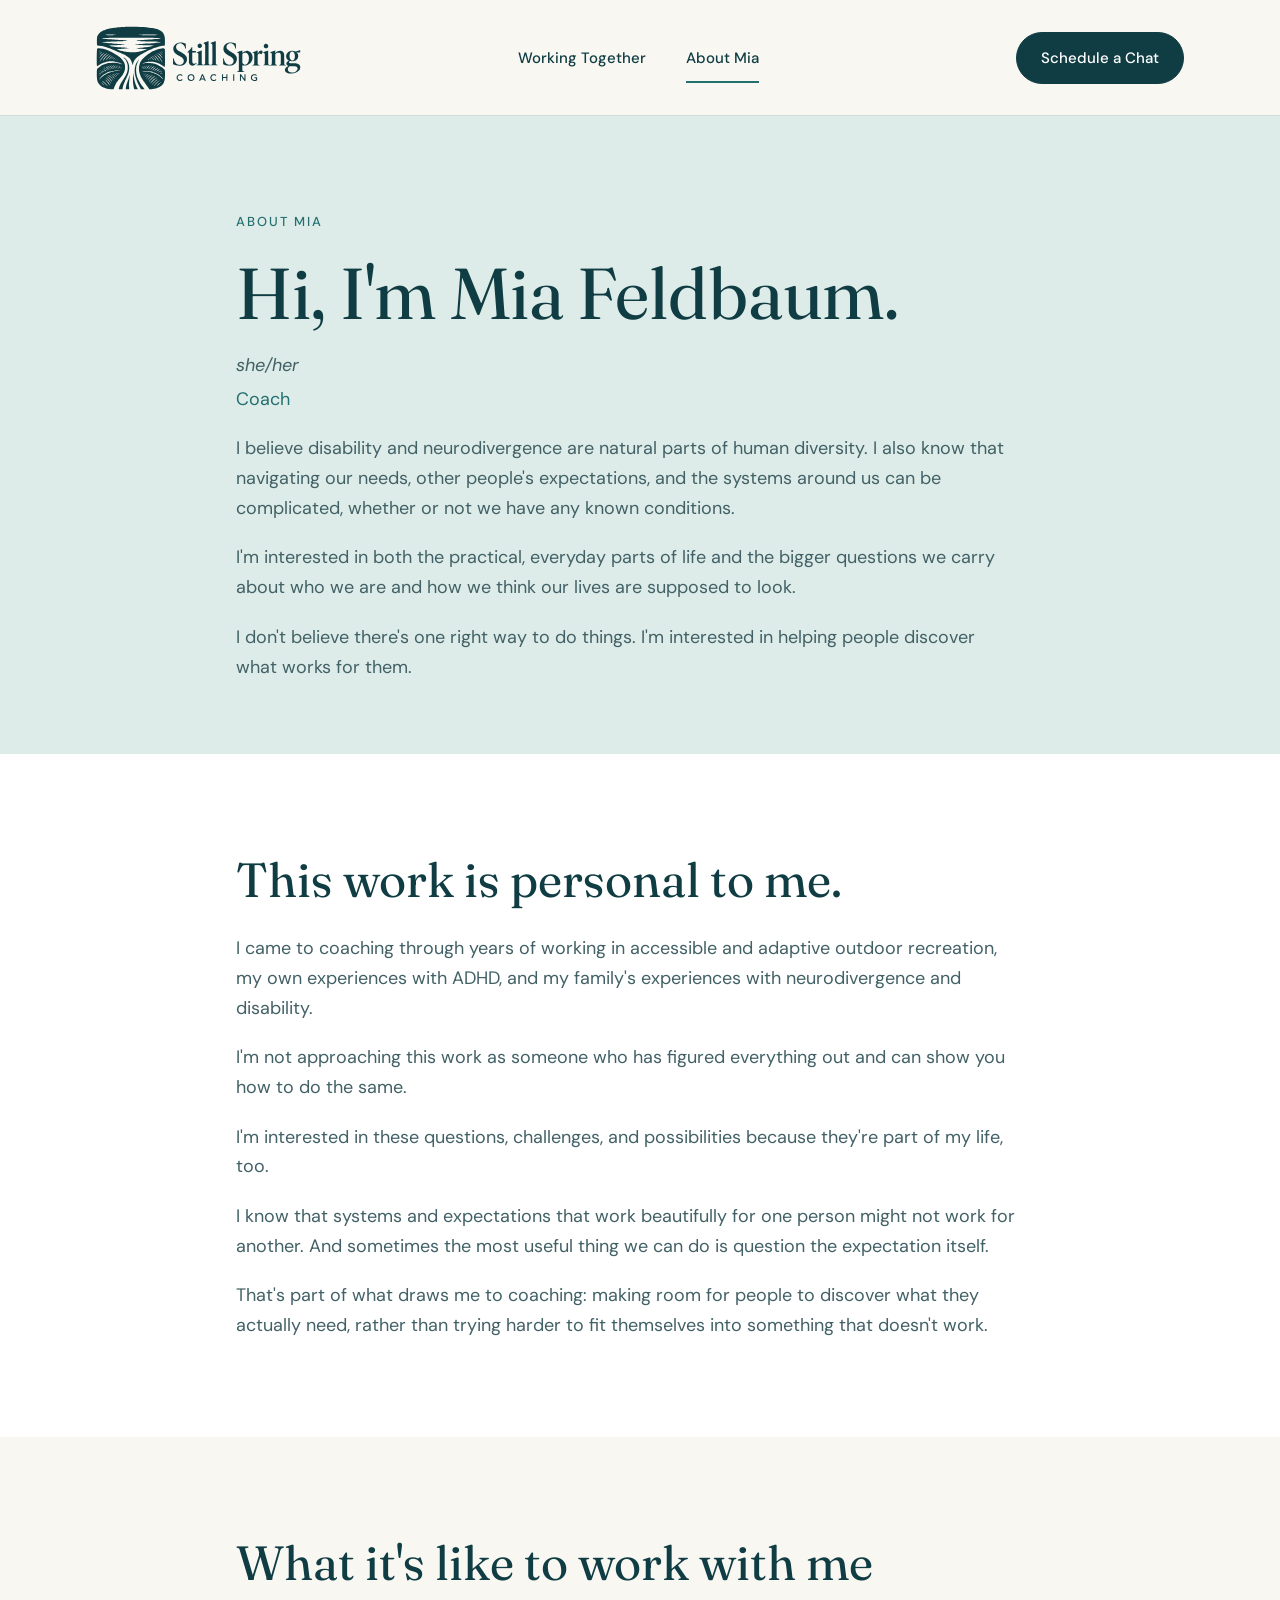
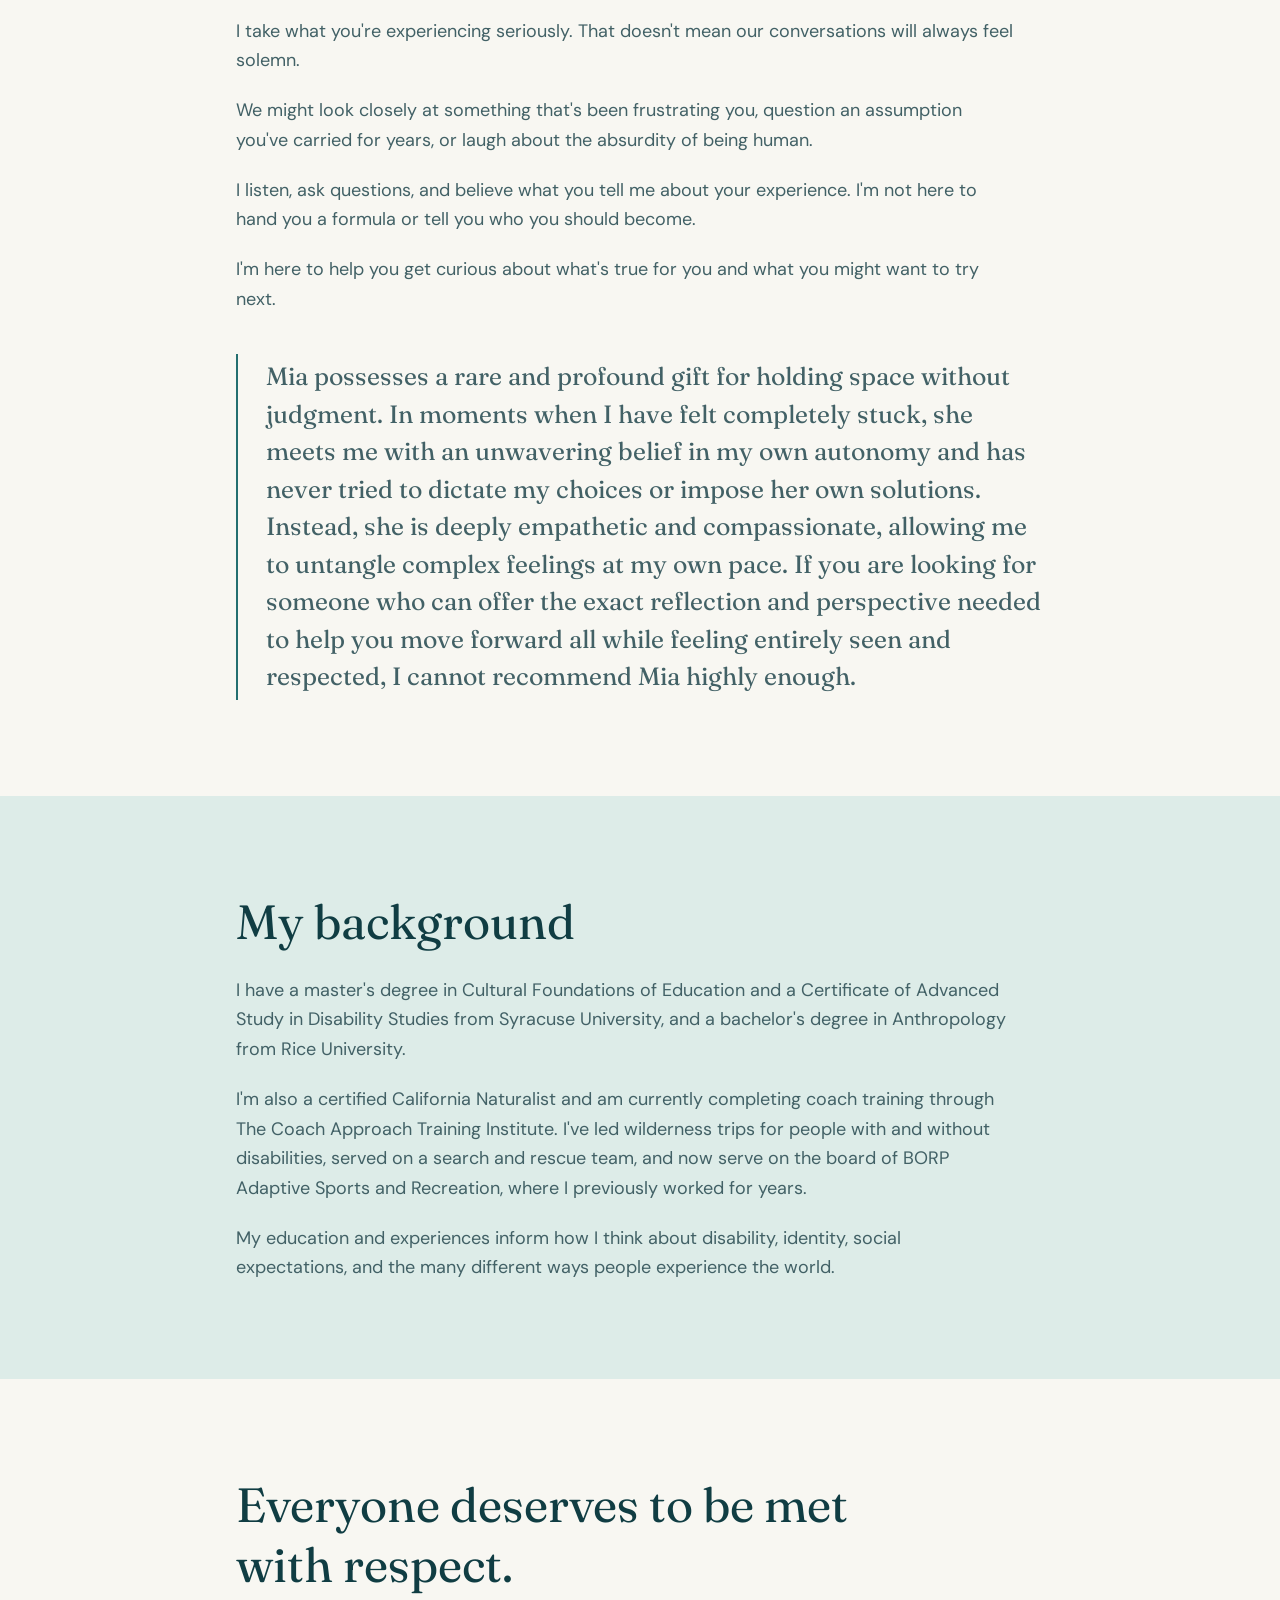
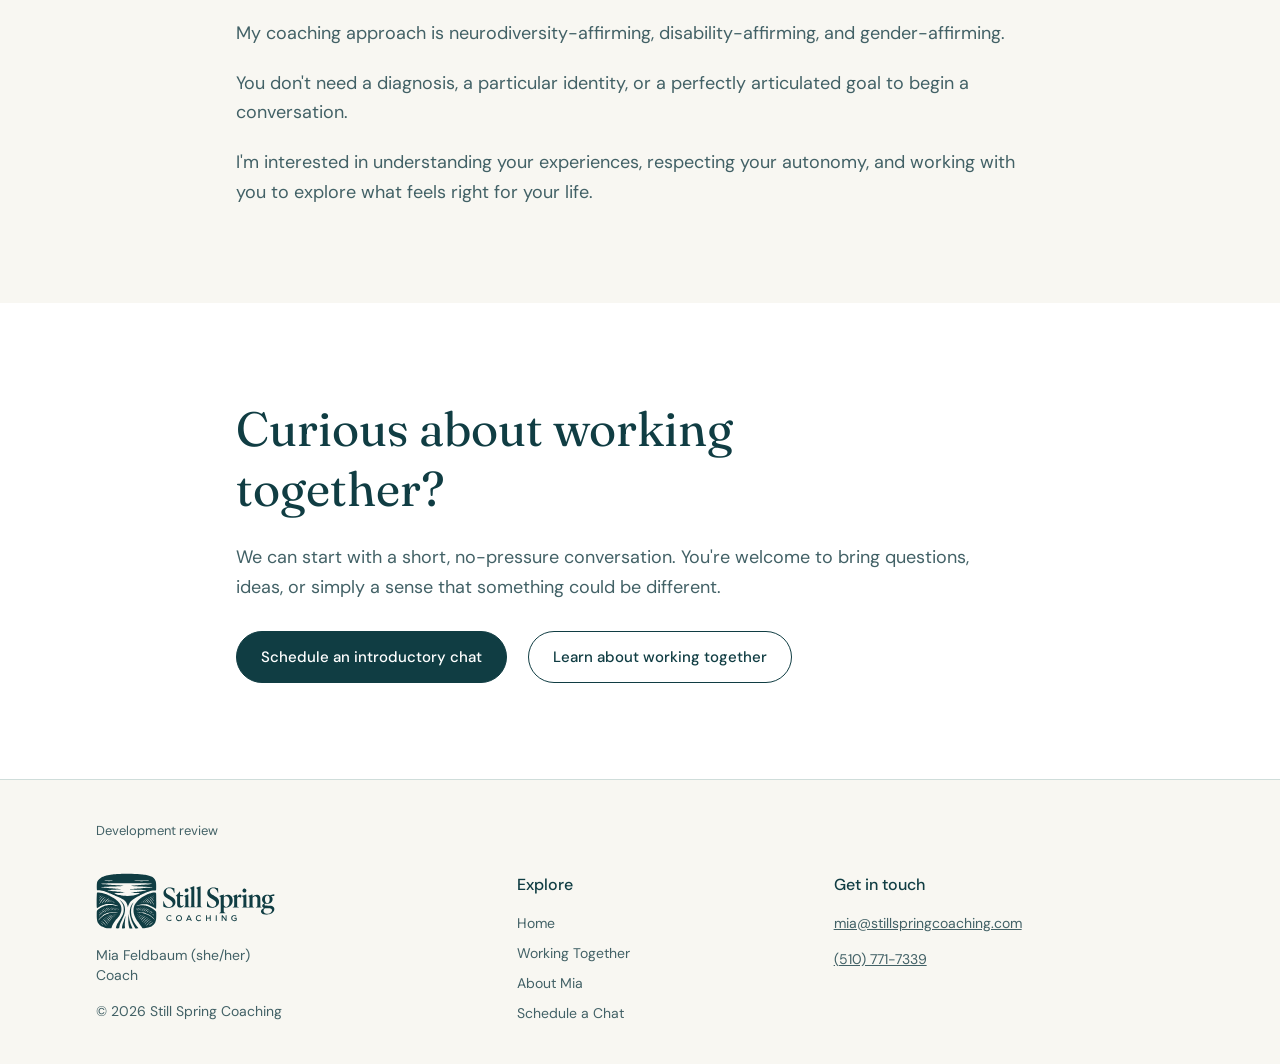
==== about.html @ fc5b884b "Apply approved Still Spring Coaching website handoff" ====
<!DOCTYPE html>
<html lang="en">
<head>
  <meta charset="UTF-8" />
  <meta name="viewport" content="width=device-width, initial-scale=1.0" />
  <title>About Mia | Still Spring Coaching</title>
  <meta name="description" content="Coaching with Mia Feldbaum for people navigating change, neurodivergence, disability, and everyday life." />
  <link rel="icon" type="image/svg+xml" href="assets/brand/favicon.svg" />
  <link rel="icon" type="image/png" sizes="32x32" href="assets/brand/monogram-32.png" />
  <link rel="apple-touch-icon" href="assets/brand/apple-touch-icon-180.png" />
  <link rel="preconnect" href="https://fonts.googleapis.com" />
  <link rel="preconnect" href="https://fonts.gstatic.com" crossorigin />
  <link href="https://fonts.googleapis.com/css2?family=Fraunces:ital,opsz,wght,SOFT,WONK@0,9..144,400,0,1&family=DM+Sans:opsz,wght@9..40,400;9..40,500&display=swap" rel="stylesheet" />
  <link rel="stylesheet" href="css/tokens.css" />
  <link rel="stylesheet" href="css/style.css" />
<meta name="robots" content="noindex, nofollow" /></head><body><a class="skip-link" href="#main">Skip to content</a><header class="nav"><div class="container nav__inner"><a href="index.html" class="nav__logo"><img src="assets/brand/stillspring-logo-horizontal.svg" width="205" height="64" alt="Still Spring Coaching" /></a><nav aria-label="Primary"><ul class="nav__links" id="site-nav"><li class="mobile-only"><a href="index.html">Home</a></li><li class=""><a href="working-together.html">Working Together</a></li><li class=""><a href="about.html" aria-current="page">About Mia</a></li><li class="mobile-only"><a href="booking.html">Schedule a Chat</a></li></ul></nav><a class="btn btn-primary nav__cta" href="booking.html">Schedule a Chat</a><button class="nav__toggle" aria-expanded="false" aria-controls="site-nav" aria-label="Menu">Menu</button></div></header><main id="main"><section class="page-hero"><div class="container reading"><p class="eyebrow">ABOUT MIA</p><h1>Hi, I&#x27;m Mia Feldbaum.</h1><p class="pronouns"><em>she/her</em></p>
<p class="descriptor">Coach</p>
<p>I believe disability and neurodivergence are natural parts of human diversity. I also know that navigating our needs, other people&#x27;s expectations, and the systems around us can be complicated, whether or not we have any known conditions.</p>
<p>I&#x27;m interested in both the practical, everyday parts of life and the bigger questions we carry about who we are and how we think our lives are supposed to look.</p>
<p>I don&#x27;t believe there&#x27;s one right way to do things. I&#x27;m interested in helping people discover what works for them.</p></div></section><section class="section section--raised"><div class="container reading"><h2>This work is personal to me.</h2><p>I came to coaching through years of working in accessible and adaptive outdoor recreation, my own experiences with ADHD, and my family&#x27;s experiences with neurodivergence and disability.</p>
<p>I&#x27;m not approaching this work as someone who has figured everything out and can show you how to do the same.</p>
<p>I&#x27;m interested in these questions, challenges, and possibilities because they&#x27;re part of my life, too.</p>
<p>I know that systems and expectations that work beautifully for one person might not work for another. And sometimes the most useful thing we can do is question the expectation itself.</p>
<p>That&#x27;s part of what draws me to coaching: making room for people to discover what they actually need, rather than trying harder to fit themselves into something that doesn&#x27;t work.</p></div></section><section class="section "><div class="container reading"><h2>What it&#x27;s like to work with me</h2><p>I take what you&#x27;re experiencing seriously. That doesn&#x27;t mean our conversations will always feel solemn.</p>
<p>We might look closely at something that&#x27;s been frustrating you, question an assumption you&#x27;ve carried for years, or laugh about the absurdity of being human.</p>
<p>I listen, ask questions, and believe what you tell me about your experience. I&#x27;m not here to hand you a formula or tell you who you should become.</p>
<p>I&#x27;m here to help you get curious about what&#x27;s true for you and what you might want to try next.</p>
<blockquote class="testimonial"><p>Mia possesses a rare and profound gift for holding space without judgment. In moments when I have felt completely stuck, she meets me with an unwavering belief in my own autonomy and has never tried to dictate my choices or impose her own solutions. Instead, she is deeply empathetic and compassionate, allowing me to untangle complex feelings at my own pace. If you are looking for someone who can offer the exact reflection and perspective needed to help you move forward all while feeling entirely seen and respected, I cannot recommend Mia highly enough.</p></blockquote></div></section><section class="section section--alt"><div class="container reading"><h2>My background</h2><p>I have a master&#x27;s degree in Cultural Foundations of Education and a Certificate of Advanced Study in Disability Studies from Syracuse University, and a bachelor&#x27;s degree in Anthropology from Rice University.</p>
<p>I&#x27;m also a certified California Naturalist and am currently completing coach training through The Coach Approach Training Institute. I&#x27;ve led wilderness trips for people with and without disabilities, served on a search and rescue team, and now serve on the board of BORP Adaptive Sports and Recreation, where I previously worked for years.</p>
<p>My education and experiences inform how I think about disability, identity, social expectations, and the many different ways people experience the world.</p></div></section><section class="section "><div class="container reading"><h2>Everyone deserves to be met with respect.</h2><p>My coaching approach is neurodiversity-affirming, disability-affirming, and gender-affirming.</p>
<p>You don&#x27;t need a diagnosis, a particular identity, or a perfectly articulated goal to begin a conversation.</p>
<p>I&#x27;m interested in understanding your experiences, respecting your autonomy, and working with you to explore what feels right for your life.</p></div></section><section class="section section--raised"><div class="container reading"><h2>Curious about working together?</h2><p>We can start with a short, no-pressure conversation. You&#x27;re welcome to bring questions, ideas, or simply a sense that something could be different.</p>
<a class="btn btn-primary" href="booking.html">Schedule an introductory chat</a>
<a class="btn btn-outline" href="working-together.html">Learn about working together</a></div></section></main><footer class="footer"><div class="container review-notice">Development review</div><div class="container footer-grid"><div><a href="index.html" class="footer__logo"><img src="assets/brand/stillspring-logo-horizontal.svg" width="205" height="64" alt="Still Spring Coaching" /></a><p>Mia Feldbaum (she/her)<br>Coach</p><p>© 2026 Still Spring Coaching</p></div><nav aria-label="Footer"><h2 class="footer-heading">Explore</h2><ul class="footer__links"><li><a href="index.html">Home</a></li><li><a href="working-together.html">Working Together</a></li><li><a href="about.html">About Mia</a></li><li><a href="booking.html">Schedule a Chat</a></li></ul></nav><div><h2 class="footer-heading">Get in touch</h2><p><a href="mailto:mia@stillspringcoaching.com">mia@stillspringcoaching.com</a></p><p><a href="tel:+15107717339">(510) 771-7339</a></p></div></div></footer><script src="js/main.js"></script></body></html>
---- css/tokens.css ----
/* Still Spring Coaching — generated from tokens.json */
:root, [data-theme="light"] {
  --ink: #103d43;
  --teal: #246f70;
  --mist: #ddece8;
  --cream: #f8f7f2;
  --lemon: #ead89c;
  --slate: #426166;
  --rule: #cfddda;
  --white: #ffffff;
  --ink-pressed: #0a2f34;
  --disabled-fill: #e9eeec;
  --disabled-ink: #6b8084;
  --scrim-hero: #f8f7f2eb;
  --hero-ground: #f5f5f5;
  --surface-page: var(--cream);
  --surface-alt: var(--mist);
  --surface-raised: var(--white);
  --surface-inverse: var(--ink);
  --text-strong: var(--ink);
  --text-body: var(--slate);
  --text-accent: var(--teal);
  --text-on-inverse: var(--white);
  --text-on-inverse-muted: var(--mist);
  --border-hairline: var(--rule);
  --focus-ring: var(--ink);
  --focus-ring-inverse: var(--lemon);
}
:root {
  --space-1: 4px;
  --space-2: 8px;
  --space-3: 12px;
  --space-4: 16px;
  --space-5: 24px;
  --space-6: 32px;
  --space-7: 48px;
  --space-8: 64px;
  --space-9: 96px;
  --space-10: 128px;
  --margin-desktop: 96px;
  --margin-tablet: 40px;
  --margin-mobile: 24px;
  --gutter-desktop: 32px;
  --gutter-tablet: 24px;
  --gutter-mobile: 16px;
  --section-pad-desktop: 96px;
  --section-pad-tablet: 72px;
  --section-pad-mobile: 56px;
  --tap-target: 48px;
  --radius-sm: 6px;
  --radius-md: 8px;
  --radius-lg: 12px;
  --radius-pill: 100px;
  --bp-mobile: 390px;
  --bp-tablet: 768px;
  --bp-desktop: 1440px;
  --aspect-hero-desktop: 556 / 520;
  --aspect-hero-tablet: 3 / 2;
  --aspect-hero-mobile: 4 / 3;
  --aspect-portrait: 4 / 5;
  --focus-hero-photo: 38% 48%;
  --aspect-hero-bg: 1672 / 941;
  --focus-hero-bg: 70% 40%;
  --logo-h-desktop: 64px;
  --logo-h-tablet: 60px;
  --logo-h-mobile: 52px;
  --monogram-min: 32px;
  --measure-body: 65ch;
  --rail-width: 2px;
  --font-display: "Fraunces", "Cormorant Garamond", Georgia, serif;
  --font-sans: "DM Sans", system-ui, -apple-system, "Segoe UI", sans-serif;
  --font-quote: "Cormorant Garamond", Georgia, serif;
}
.display-hero { font-family: var(--font-display); font-size: 72px; line-height: 83px; font-weight: 400; letter-spacing: -0.5px; }
.display-hero-md { font-family: var(--font-display); font-size: 56px; line-height: 64px; font-weight: 400; letter-spacing: -0.4px; }
.display-hero-sm { font-family: var(--font-display); font-size: 40px; line-height: 46px; font-weight: 400; letter-spacing: -0.3px; }
.h2 { font-family: var(--font-display); font-size: 48px; line-height: 60px; font-weight: 400; }
.h2-md { font-family: var(--font-display); font-size: 40px; line-height: 50px; font-weight: 400; }
.h2-sm { font-family: var(--font-display); font-size: 32px; line-height: 40px; font-weight: 400; }
.quote { font-family: var(--font-display); font-size: 38px; line-height: 47px; font-weight: 400; }
.h3 { font-family: var(--font-display); font-size: 28px; line-height: 36px; font-weight: 400; }
.numeral { font-family: var(--font-display); font-size: 33px; line-height: 42px; font-weight: 400; }
.body-lead { font-family: var(--font-sans); font-size: 21px; line-height: 32px; font-weight: 400; }
.body-lg { font-family: var(--font-sans); font-size: 19px; line-height: 29px; font-weight: 400; }
.body { font-family: var(--font-sans); font-size: 17px; line-height: 26px; font-weight: 400; }
.h4 { font-family: var(--font-sans); font-size: 23px; line-height: 34px; font-weight: 500; }
.ui { font-family: var(--font-sans); font-size: 15px; line-height: 22px; font-weight: 500; }
.caption { font-family: var(--font-sans); font-size: 14px; line-height: 20px; font-weight: 400; }
.eyebrow { font-family: var(--font-sans); font-size: 13px; line-height: 20px; font-weight: 500; letter-spacing: 2px; }
.quote-mark { font-family: var(--font-quote); font-size: 105px; line-height: 110px; font-weight: 500; }

/* Breakpoints (design widths). CSS custom properties cannot be used inside @media, so write the values directly:
   mobile  : default, 320px to 767px  (design width 390, 4 columns, margin 24, gutter 16)
   tablet  : @media (min-width: 768px)  (design width 768, 8 columns, margin 40, gutter 24)
   desktop : @media (min-width: 1200px) (design width 1440, 12 columns, margin 96, gutter 32, content centred above 1440)
   Type steps: display-hero-sm / h2-sm below 768, *-md from 768, display-hero / h2 from 1200. */
---- css/style.css ----
/* ── Still Spring Coaching — site stylesheet ───────────────────────
   Requires css/tokens.css loaded first.
   Adapts reference/components.css into the existing class names.
   ──────────────────────────────────────────────────────────────── */

/* ── Legacy aliases (keeps old class names working) ── */
:root {
  --sage:     var(--teal);
  --sage-dk:  var(--ink);
  --warm:     var(--mist);
  --text:     var(--text-strong);
  --muted:    var(--text-body);
  /* --white is already #ffffff in tokens.css; do not redefine */
  --font-head: var(--font-display);
  --font-body: var(--font-sans);
  --max:  1248px;
  --r:    var(--radius-sm);
  --transition: 0.15s ease;
}

/* ── Reset ─────────────────────────────────────────── */
*, *::before, *::after { box-sizing: border-box; margin: 0; padding: 0; }
html { scroll-behavior: smooth; }
body {
  font-family: var(--font-sans);
  background: var(--surface-page);
  color: var(--text-body);
  font-size: 17px;
  line-height: 26px;
  -webkit-font-smoothing: antialiased;
}
img { max-width: 100%; display: block; }
a  { color: inherit; }

/* ── Focus ─────────────────────────────────────────── */
:focus-visible {
  outline: 2px solid var(--focus-ring);
  outline-offset: 3px;
}
.is-inverse :focus-visible,
.cta-banner :focus-visible {
  outline-color: var(--focus-ring-inverse);
}

/* ── Skip link ─────────────────────────────────────── */
.skip-link {
  position: absolute;
  left: var(--space-4);
  top: -100px;
  background: var(--ink);
  color: var(--white);
  padding: 12px 16px;
  border-radius: var(--radius-pill);
  text-decoration: none;
  z-index: 200;
  font: 500 15px/22px var(--font-sans);
}
.skip-link:focus { top: var(--space-4); }

/* ── Typography ─────────────────────────────────────── */
h1, h2, h3 {
  font-family: var(--font-display);
  font-weight: 400;
  color: var(--text-strong);
  font-variation-settings: "SOFT" 0, "WONK" 1;
}
h2 { font-size: 32px; line-height: 40px; }
h3 { font-size: 28px; line-height: 36px; }
@media (min-width: 768px) {
  h2 { font-size: 40px; line-height: 50px; }
}
@media (min-width: 1200px) {
  h2 { font-size: 48px; line-height: 60px; }
}

p { color: var(--text-body); max-width: var(--measure-body); }

/* ── Container ─────────────────────────────────────── */
.container {
  max-width: calc(1248px + 2 * var(--margin-desktop));
  margin-inline: auto;
  padding-inline: var(--margin-mobile);
}
@media (min-width: 768px)  { .container { padding-inline: var(--margin-tablet); } }
@media (min-width: 1200px) { .container { padding-inline: var(--margin-desktop); } }

/* ── Eyebrow ────────────────────────────────────────── */
.eyebrow {
  display: block;
  font: 500 13px/20px var(--font-sans);
  letter-spacing: 2px;
  text-transform: uppercase;
  color: var(--text-accent);
  margin-bottom: 8px;
}
.is-inverse .eyebrow { color: var(--text-on-inverse-muted); }

/* ── Buttons ────────────────────────────────────────── */
.btn {
  appearance: none;
  display: inline-flex;
  align-items: center;
  justify-content: center;
  min-height: 52px;
  padding: 0 24px;
  border: 1.5px solid transparent;
  border-radius: var(--radius-pill);
  font: 500 15px/22px var(--font-sans);
  text-decoration: none;
  cursor: pointer;
  transition: background-color var(--transition), color var(--transition), border-color var(--transition);
}
.btn-primary {
  background: var(--ink);
  color: var(--white);
  border-color: var(--ink);
}
.btn-primary:hover { background: var(--teal); border-color: var(--teal); }
.btn-primary:active { background: var(--ink-pressed); border-color: var(--ink-pressed); }
.btn-outline {
  background: transparent;
  color: var(--ink);
  border-color: var(--ink);
}
.btn-outline:hover { background: var(--mist); }
.btn-light {
  background: var(--white);
  color: var(--ink);
  border-color: var(--white);
}
.btn-light:hover { background: var(--mist); border-color: var(--mist); }
.btn[aria-disabled="true"],
.btn:disabled {
  background: var(--disabled-fill);
  border-color: var(--disabled-fill);
  color: var(--disabled-ink);
  cursor: not-allowed;
  pointer-events: none;
}
@media (max-width: 767px) { .btn-block-sm { display: flex; width: 100%; } }

/* ── Header / nav ───────────────────────────────────── */
.nav {
  position: sticky;
  top: 0;
  z-index: 100;
  background: var(--surface-page);
  border-bottom: 1px solid var(--border-hairline);
}
.nav__inner {
  display: flex;
  align-items: center;
  justify-content: space-between;
  min-height: 80px;
}
.nav__logo {
  display: flex;
  align-items: center;
  text-decoration: none;
  flex-shrink: 0;
}
.nav__logo img {
  height: var(--logo-h-mobile);
  width: auto;
  display: block;
}
.nav__links {
  display: none;
  list-style: none;
  gap: 40px;
}
.nav__links a {
  font: 500 15px/22px var(--font-sans);
  color: var(--text-strong);
  text-decoration: none;
  padding: 13px 0;
  border-bottom: 2px solid transparent;
}
.nav__links a:hover,
.nav__links a[aria-current="page"] {
  border-bottom-color: var(--teal);
}
.nav__cta { display: none; }
.nav__toggle {
  display: inline-flex;
  align-items: center;
  gap: 8px;
  min-height: 48px;
  padding: 0 16px;
  border: 1.5px solid var(--ink);
  border-radius: var(--radius-pill);
  background: transparent;
  color: var(--ink);
  font: 500 15px/22px var(--font-sans);
  cursor: pointer;
}
.nav__links.open {
  display: flex;
  flex-direction: column;
  position: absolute;
  top: 100%;
  left: 0;
  right: 0;
  background: var(--surface-page);
  padding: 16px var(--margin-mobile) 24px;
  border-bottom: 1px solid var(--border-hairline);
  gap: 8px;
}
.nav__links.open a {
  display: block;
  padding: 12px 0;
}
.nav__links.open + .nav__cta {
  display: none;
}
@media (min-width: 768px) {
  .nav__inner  { min-height: 100px; }
  .nav__logo img { height: var(--logo-h-tablet); }
}
@media (min-width: 1200px) {
  .nav__inner  { min-height: 115px; }
  .nav__logo img { height: var(--logo-h-desktop); }
  .nav__links  { display: flex; margin-left: auto; margin-right: 40px; }
  .nav__cta    { display: inline-flex; }
  .nav__toggle { display: none; }
}

/* ── Section bands ──────────────────────────────────── */
.section { padding: var(--section-pad-mobile) 0; }
.section--alt    { background: var(--surface-alt); }
.section--raised { background: var(--surface-raised); }
.section--narrow { max-width: 65ch; }
@media (min-width: 768px)  { .section { padding: var(--section-pad-tablet) 0; } }
@media (min-width: 1200px) { .section { padding: var(--section-pad-desktop) 0; } }

/* ── Hero ───────────────────────────────────────────── */
.hero {
  background: var(--surface-page);
  padding: 32px 0 56px;
}
.hero__title {
  font-family: var(--font-display);
  font-weight: 400;
  font-variation-settings: "SOFT" 0, "WONK" 1;
  font-size: 40px;
  line-height: 46px;
  letter-spacing: -0.3px;
  color: var(--text-strong);
  margin: 12px 0 0;
}
.hero__lead {
  margin: 16px 0 0;
  font-size: 18px;
  line-height: 28px;
  max-width: 635px;
  color: var(--text-body);
}
.hero__actions { margin-top: 24px; }
.hero__media {
  position: relative;
  margin: 40px 0 0;
}
.hero__media::before {
  content: "";
  position: absolute;
  left: 0;
  right: 0;
  top: -12px;
  height: var(--rail-width);
  background: var(--teal);
}
.hero__media img {
  width: 100%;
  height: auto;
  aspect-ratio: var(--aspect-hero-mobile);
  object-fit: cover;
  object-position: var(--focus-hero-photo);
  border-radius: var(--radius-lg);
}
.hero__caption {
  margin: 12px 0 0;
  font-size: 14px;
  line-height: 20px;
  color: var(--text-body);
}
@media (min-width: 768px) {
  .hero { padding: 48px 0 72px; }
  .hero__title { font-size: 56px; line-height: 64px; letter-spacing: -0.4px; margin-top: 20px; max-width: 600px; }
  .hero__lead  { margin-top: 24px; font-size: 21px; line-height: 32px; }
  .hero__actions { margin-top: 36px; }
  .hero__media { margin-top: 56px; }
  .hero__media::before { top: -16px; }
  .hero__media img { aspect-ratio: var(--aspect-hero-tablet); }
}
@media (min-width: 1200px) {
  .hero__title { font-size: 72px; line-height: 83px; margin-top: 29px; max-width: 650px; }
  .hero__lead  { margin-top: 29px; }
  .hero__actions { margin-top: 48px; }
  .hero__media { display: none; }
}

/* ── Page hero (inner pages) ────────────────────────── */
.page-hero {
  background: var(--surface-alt);
  padding: 56px 0 40px;
}
.page-hero h1 {
  font-family: var(--font-display);
  font-weight: 400;
  font-variation-settings: "SOFT" 0, "WONK" 1;
  font-size: 40px;
  line-height: 46px;
  letter-spacing: -0.3px;
  color: var(--text-strong);
  margin-top: 8px;
}
@media (min-width: 768px) {
  .page-hero { padding: 72px 0 56px; }
  .page-hero h1 { font-size: 56px; line-height: 64px; }
}
@media (min-width: 1200px) {
  .page-hero { padding: 96px 0 72px; }
  .page-hero h1 { font-size: 72px; line-height: 83px; }
}

/* ── Numbered columns (reasons, process, what-it's-like) */
.cols { display: grid; gap: 24px; }
.cols > * {
  border-top: 1px solid var(--border-hairline);
  padding-top: 24px;
}
@media (min-width: 1200px) {
  .cols { grid-template-columns: repeat(3, 1fr); gap: 32px; }
}
.num {
  font-family: var(--font-display);
  font-size: 33px;
  line-height: 42px;
  font-weight: 400;
  font-variation-settings: "SOFT" 0, "WONK" 1;
  color: var(--text-accent);
  margin-bottom: 8px;
}

/* ── Cards ──────────────────────────────────────────── */
.cols-cards {
  display: grid;
  gap: 16px;
}
@media (min-width: 1200px) {
  .cols-cards { grid-template-columns: repeat(3, 1fr); gap: 24px; }
}
.card {
  background: var(--surface-raised);
  border-radius: var(--radius-sm);
  border-top: 3px solid var(--border-hairline);
  padding: 24px;
}
.card--accent { border-top-color: var(--teal); }
.card h3 { margin-bottom: 8px; }
.card p  { font-size: 17px; line-height: 26px; }
.card p + p { margin-top: 8px; }


/* ── About page ─────────────────────────────────────── */
.about-bio {
  display: grid;
  gap: 3rem;
}
@media (min-width: 1200px) {
  .about-bio { grid-template-columns: 1fr 1.5fr; gap: 5rem; align-items: start; }
}
.about-photo {
  background: var(--surface-alt);
  border-radius: var(--radius-lg);
  aspect-ratio: var(--aspect-portrait);
  display: flex;
  align-items: flex-end;
  padding: 1.5rem;
}
.about-photo__label {
  font-size: 14px;
  color: var(--text-body);
  font-style: italic;
}
.about-text h2 { margin-bottom: 1rem; }
.about-text p  { margin-bottom: 1rem; }
.pull-quote {
  font-family: var(--font-display);
  font-size: 28px;
  line-height: 36px;
  font-weight: 400;
  font-variation-settings: "SOFT" 0, "WONK" 1;
  color: var(--text-strong);
  font-style: normal;
  border-left: 3px solid var(--teal);
  padding-left: 1rem;
  margin: 1.5rem 0;
}
.about-byline {
  font-size: 14px;
  color: var(--text-body);
}

/* ── Booking page ────────────────────────────────────── */
.booking-wrap {
  display: grid;
  gap: 3rem;
}
@media (min-width: 1200px) {
  .booking-wrap { grid-template-columns: 1fr 1fr; gap: 5rem; }
}
.scheduling-panel {
  background: var(--surface-alt);
  border-radius: var(--radius-sm);
  padding: 32px;
}
.scheduling-panel h2 { margin-bottom: 1rem; font-size: 28px; line-height: 36px; }
.scheduling-panel p  { margin-bottom: 1.5rem; }
.what-to-expect h2  { margin-bottom: 1rem; font-size: 28px; line-height: 36px; }
.what-to-expect p   { margin-bottom: 1rem; }

/* ── Services page extras ────────────────────────────── */
.section-closing {
  margin-top: 2rem;
  font-size: 17px;
  color: var(--text-body);
  font-style: italic;
}
.proposed-note {
  margin-top: 1.5rem;
  font-size: 14px;
  color: var(--text-body);
  font-style: italic;
}
.text-link {
  font: 500 15px/22px var(--font-sans);
  color: var(--teal);
  text-decoration: underline;
  text-underline-offset: 3px;
}

/* ── CTA banner ─────────────────────────────────────── */
.cta-banner {
  background: var(--surface-inverse);
  padding: var(--section-pad-mobile) 0;
}
.cta-banner .eyebrow { color: var(--text-on-inverse-muted); }
.cta-banner h2 {
  color: var(--text-on-inverse);
  margin-bottom: 0.75rem;
}
.cta-banner p {
  color: var(--text-on-inverse-muted);
  margin-bottom: 1.5rem;
}
@media (min-width: 768px)  { .cta-banner { padding: var(--section-pad-tablet) 0; } }
@media (min-width: 1200px) { .cta-banner { padding: var(--section-pad-desktop) 0; } }

/* ── Footer ─────────────────────────────────────────── */
.footer {
  background: var(--surface-page);
  border-top: 1px solid var(--border-hairline);
  padding: 48px 0 40px;
  font-size: 14px;
  line-height: 20px;
}
.footer__inner {
  display: grid;
  gap: 2rem;
}
@media (min-width: 768px) {
  .footer__inner {
    grid-template-columns: auto 1fr auto;
    align-items: start;
    gap: 2rem 4rem;
  }
  .footer__meta-group { grid-column: 3; text-align: right; }
}
.footer__logo {
  display: block;
  text-decoration: none;
  color: var(--text-strong);
}
.footer__logo img { height: 56px; width: auto; }
.footer__links {
  list-style: none;
  display: flex;
  flex-direction: column;
  gap: 0.5rem;
}
@media (min-width: 768px) {
  .footer__links { flex-direction: row; flex-wrap: wrap; gap: 0.5rem 1.5rem; align-self: center; }
}
.footer__links a {
  color: var(--text-body);
  text-decoration: none;
  font-size: 14px;
}
.footer__links a:hover { color: var(--text-strong); text-decoration: underline; }
.footer__meta {
  color: var(--text-body);
  font-size: 13px;
  max-width: none;
  line-height: 1.8;
}

/* ── Scroll margin for anchored sections ─────────────── */
[id] { scroll-margin-top: 120px; }

/* ── Reduced motion ──────────────────────────────────── */
@media (prefers-reduced-motion: reduce) {
  * { transition: none !important; animation: none !important; scroll-behavior: auto !important; }
}

/* ═══════════════════════════════════════════════════════════════════
   Homepage layout match: Figma frame 4:55 at 1440 (desktop values are
   exact Figma measurements; below 1200 sections stack).
   ═══════════════════════════════════════════════════════════════════ */
.br-lg { display: none; }
@media (min-width: 1200px) { .br-lg { display: inline; } }

/* Hero: 666px band, text at +78 */
@media (min-width: 1200px) {
  .hero { padding: 78px 0 87px; min-height: 666px; box-sizing: border-box; }
  .hero__actions { margin-top: 58px; }
}

/* Reasons band, 286px: hairline dividers, DM Sans numerals */
.reasons { padding: 41px 0 78px; }
.reasons__grid { display: grid; gap: 24px; margin-top: 36px; }
.reason { border-top: 1px solid var(--border-hairline); padding-top: 24px; }
.reason__num { font: 500 17px/21px var(--font-sans); color: var(--text-accent); margin-bottom: 18px; }
.reason__title { font-size: 26px; line-height: 34px; margin-bottom: 13px; }
.reason__text { font-size: 17px; line-height: 25px; max-width: 365px; }
.reasons .eyebrow { margin-bottom: 0; }
@media (min-width: 1200px) {
  .reasons__grid { grid-template-columns: 405px 433px 1fr; gap: 0; }
  .reason { border-top: 0; padding-top: 0; }
  .reason + .reason { border-left: 1px solid var(--border-hairline); padding-left: 28px; }
}

/* Meet Mia, 588px: portrait frame left, text right */
.meet { padding: var(--section-pad-mobile) 0; }
.meet__inner { display: grid; gap: 40px; }
.meet__portrait { margin: 0; background: var(--surface-page); border-radius: var(--radius-md); padding: 20px; }
.meet__portrait-inner { position: relative; background: var(--surface-alt); border-radius: var(--radius-sm); padding: 24px 24px 28px; min-height: 300px; display: flex; flex-direction: column; }
.meet__qmark { font: 500 80px/84px "Cormorant Garamond", Georgia, serif; color: var(--teal); }
.meet__quote { font-family: var(--font-display); font-variation-settings: "SOFT" 0, "WONK" 1; font-weight: 400; font-size: 30px; line-height: 38px; color: var(--text-strong); margin: 8px 0 24px; }
.meet__label { margin-top: auto; font: 500 13px/20px var(--font-sans); letter-spacing: 1px; text-transform: uppercase; color: var(--text-body); }
.meet__text h2 { margin-top: 20px; }
.meet__lead { font-size: 19px; line-height: 29px; margin-top: 24px; max-width: 625px; }
.meet__byline { font: 500 15px/22px var(--font-sans); color: var(--text-accent); margin-top: 32px; }
.meet__text .btn { margin-top: 32px; }
.meet .eyebrow { margin-bottom: 0; }
@media (min-width: 768px) { .meet { padding: var(--section-pad-tablet) 0; } }
@media (min-width: 1200px) {
  .meet { padding: 82px 0 81px; }
  .meet__inner { grid-template-columns: 522px 1fr; column-gap: 70px; align-items: start; }
  .meet__portrait { height: 425px; padding: 28px 30px 30px; }
  .meet__portrait-inner { height: 367px; min-height: 0; padding: 0; display: block; }
  .meet__qmark { position: absolute; left: 27px; top: 43px; font-size: 105px; line-height: 110px; }
  .meet__quote { position: absolute; left: 40px; top: 146px; width: 375px; margin: 0; font-size: 38px; line-height: 47px; }
  .meet__label { position: absolute; left: 40px; top: 306px; margin: 0; }
  .meet__text { display: flex; flex-direction: column; min-height: 425px; padding: 8px 0 16px; }
  .meet__text h2 { font-size: 50px; line-height: 59px; margin-top: 26px; }
  .meet__lead { margin-top: 49px; }
  .meet__byline { margin-top: auto; }
}

/* How I can help, 569px: Figma cards */
@media (min-width: 1200px) {
  #how-i-can-help { padding: 73px 0 65px; }
  #how-i-can-help .eyebrow { margin-bottom: 23px; }
  #how-i-can-help h2 { font-size: 49px; line-height: 60px; margin: 0; }
  #how-i-can-help .cols-cards { margin-top: 52px; gap: 32px; }
}
.card { padding: 27px 25px 25px; }
.card__num { font: 500 15px/19px var(--font-sans); color: var(--text-accent); margin-bottom: 27px; }
.card h3 { font-size: 29px; line-height: 37px; margin-bottom: 32px; }
.card p:not(.card__num) { font-size: 17px; line-height: 25px; }
@media (min-width: 1200px) { .card { min-height: 276px; } }

/* Working together, 473px: rule, numeral, DM Sans step title */
.steps { display: grid; gap: 32px; }
.step { border-top: 1px solid var(--border-hairline); padding-top: 19px; }
.step__num { display: block; line-height: 0; color: var(--text-accent); margin: 0 0 20px; }
.step__title { font: 500 23px/34px var(--font-sans); font-variation-settings: normal; color: var(--text-strong); margin-bottom: 22px; }
.step__text { font-size: 17px; line-height: 26px; max-width: 350px; }
@media (min-width: 1200px) {
  #working-together { padding: 65px 0 66px; }
  #working-together .eyebrow { margin-bottom: 19px; }
  #working-together h2 { font-size: 48px; line-height: 60px; margin: 0; }
  .steps { grid-template-columns: repeat(3, 1fr); column-gap: 40px; margin-top: 56px; }
}

/* CTA, 393px */
@media (min-width: 1200px) {
  .cta-banner { padding: 58px 0 49px; }
  .cta-banner .eyebrow { margin-bottom: 26px; }
  .cta-banner h2 { font-size: 52px; line-height: 65px; margin: 0 0 29px; }
  .cta-banner p:not(.eyebrow) { margin-bottom: 36px; }
}

/* CTA paragraph 19/29 */
.cta-banner p:not(.eyebrow) { font-size: 19px; line-height: 29px; }

/* Footer: single row, 139px */
.footer__meta-group { display: flex; flex-wrap: wrap; gap: 0 8px; }
.footer__meta-group .footer__meta + .footer__meta::before { content: "\2022"; margin-right: 8px; }
.footer__meta { line-height: 20px; }
@media (min-width: 768px) { .footer__meta-group { justify-content: flex-end; } .footer__inner { align-items: center; } }
@media (min-width: 1200px) { .footer { padding: 41px 0; } }

/* Header total 116px (115px inner + 1px border) */
@media (min-width: 1200px) { .nav__inner { min-height: 115px; } }

/* ═══ Hero background (fitted to the Figma export of the hero at 1440) ═══
   Requires --hero-ground token in tokens.css. Replaces the old 92% scrim approach.
   1200–1439: image at 254px left offset, clipped right so leaves stay clear of headline.
   1440+: image is right-aligned. */
@media (min-width: 1200px) {
  .hero {
    position: relative;
    isolation: isolate;
    overflow: hidden;
    background: var(--hero-ground);
  }
  .hero::before {
    content: "";
    position: absolute;
    z-index: -1;
    inset: auto;
    top: 0; bottom: 0; left: 254px; right: auto;
    width: auto;
    aspect-ratio: 1672 / 941;
    background:
      linear-gradient(90deg, rgb(245 245 245 / 1) -8.3%, rgb(245 245 245 / 0) 81.1%),
      url(../assets/img/hero-background-1672.webp) center / cover no-repeat;
  }
  .hero__title { letter-spacing: 0; }
}
@media (min-width: 1440px) {
  .hero::before { left: auto; right: 0; max-width: 100%; }
}

/* Approved four-page content, November 2026. */
body { font-size: 18px; line-height: 1.65; }
.reading { max-width: 1000px; }
.reading p, .prose p { margin-top: 20px; }
.reading .eyebrow, .prose .eyebrow { margin-top: 0; margin-bottom: 20px; }
.reading h2 { max-width: 23ch; margin-bottom: 24px; }
.reading h3 { margin-top: 28px; }
.reading .btn, .prose .btn { margin: 28px 16px 0 0; }
.hero .btn { margin-top: 32px; }
.recognition { display: grid; gap: 28px; margin-top: 36px; }
.recognition > div { border-top: 1px solid var(--rule); padding-top: 24px; }
.recognition h3 { font: 500 20px/1.4 var(--font-sans); }
.recognition p { margin-top: 12px; }
.editorial-split { display: grid; gap: 36px; align-items: start; }
.nature-detail { width: 100%; height: auto; aspect-ratio: 4/3; object-fit: cover; border-radius: 48% 48% 6px 6px; }
.prose { min-width: 0; }
.prose h2 { max-width: 20ch; }
.meet__byline { margin: 24px 0; }
.steps { margin-top: 48px; }
.step h3 { margin: 20px 0 16px; }
.step p { margin-top: 0; }
.example-list { margin: 24px 0; padding-left: 24px; }
.example-list li { padding: 18px 0 18px 8px; border-bottom: 1px solid var(--rule); }
.pronouns { margin-top: 16px !important; }
.descriptor { margin-top: 4px !important; color: var(--teal); }
.testimonial { margin: 40px 0 0; border-left: 2px solid var(--teal); padding: 4px 0 4px 28px; }
.testimonial p { font: 400 25px/1.5 var(--font-display); margin: 0; }
details { border-bottom: 1px solid var(--rule); padding: 24px 0; }
summary { cursor: pointer; color: var(--ink); font-weight: 500; min-height: 48px; padding: 10px 8px 10px 0; }
details p { margin: 16px 0 8px; }
.footer-grid { display: grid; gap: 36px; }
.footer-grid p { margin-top: 16px; }
.footer-grid a { overflow-wrap: anywhere; }
.footer-grid .footer__links { flex-direction: column; gap: 10px; margin-top: 16px; align-items: start; }
.footer-heading { font: 500 16px/1.5 var(--font-sans); }
.review-notice { font-size: 13px; margin-bottom: 32px; }
.cta-banner p { color: var(--mist); }
.cta-banner .btn { background: var(--cream); color: var(--ink); border-color: var(--cream); }
.nav__inner { justify-content: space-between; }
.nav__links.open { z-index: 100; }
@media (min-width:768px) {
 .recognition { grid-template-columns: repeat(3,minmax(0,1fr)); gap: 32px; }
 .footer-grid { grid-template-columns: 1fr 1fr; }
 .editorial-split { grid-template-columns: minmax(0, .8fr) minmax(0, 1.2fr); gap: 48px; }
}
@media (min-width:1200px) {
 .mobile-only { display: none; }
 .footer-grid { grid-template-columns: 1.1fr .8fr 1fr; }
 .hero { min-height: 0; padding-block: 80px 88px; }
 .hero__title { max-width: 650px; }
}
@media (max-width:767px) {
 .section, .cta-banner { padding-block: 48px; }
 .page-hero h1 { overflow-wrap: break-word; }
 .editorial-split .nature-detail { max-height: 300px; }
 .testimonial { padding-left: 20px; }
 .testimonial p { font-size: 23px; }
 .nav__links.open { left: 0; right: 0; width: 100%; }
}
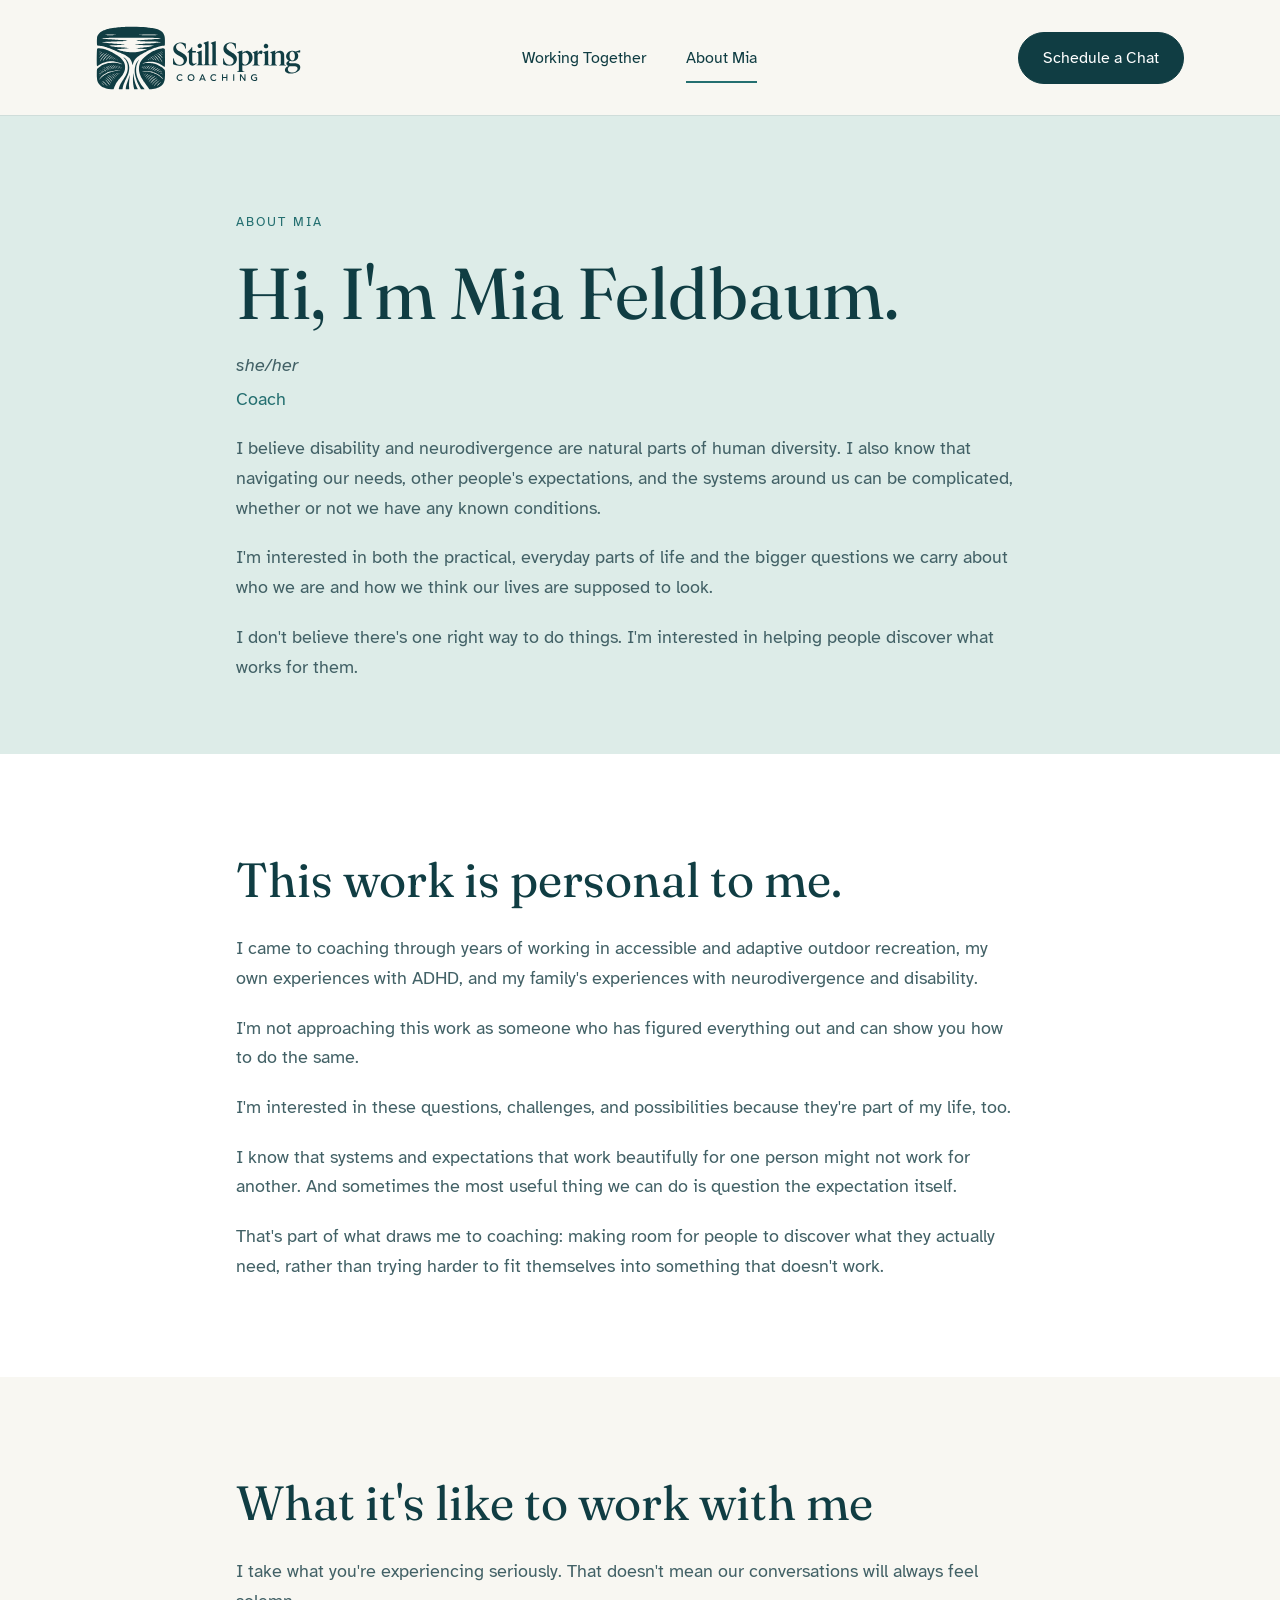
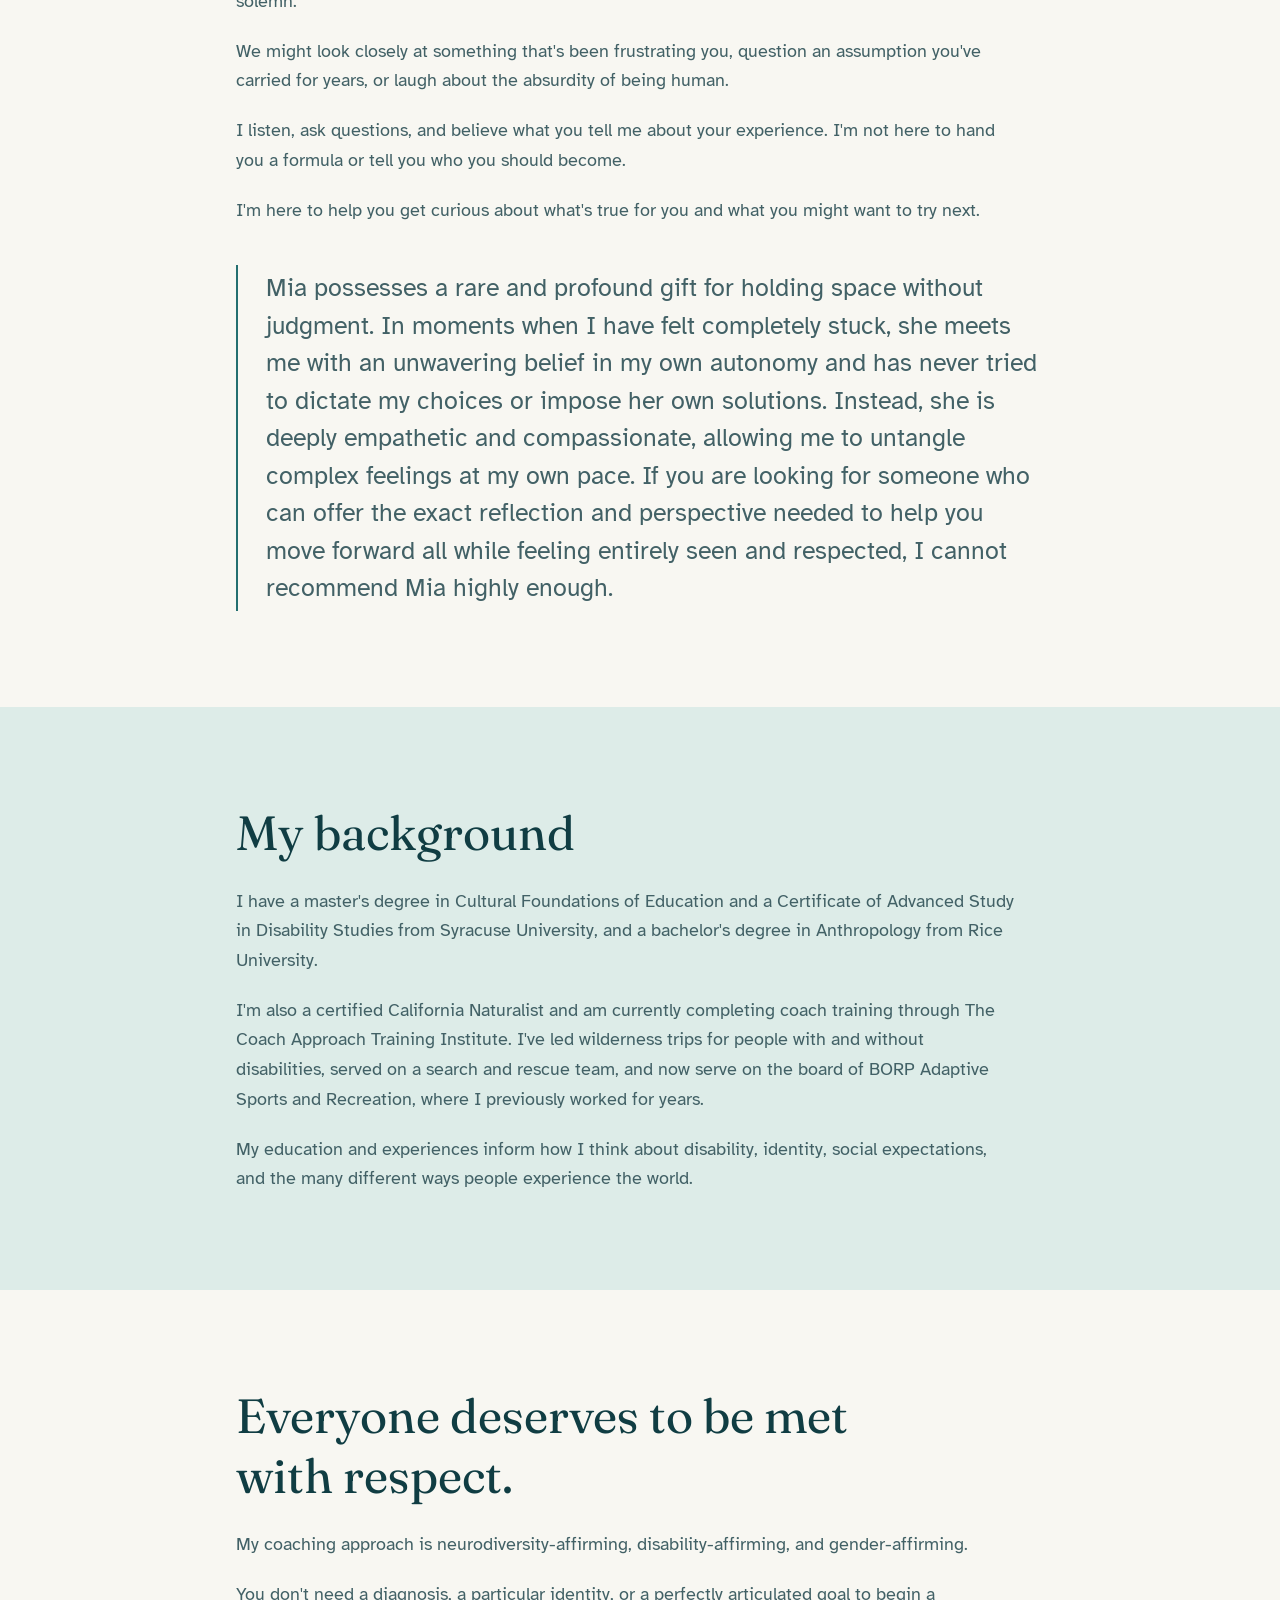
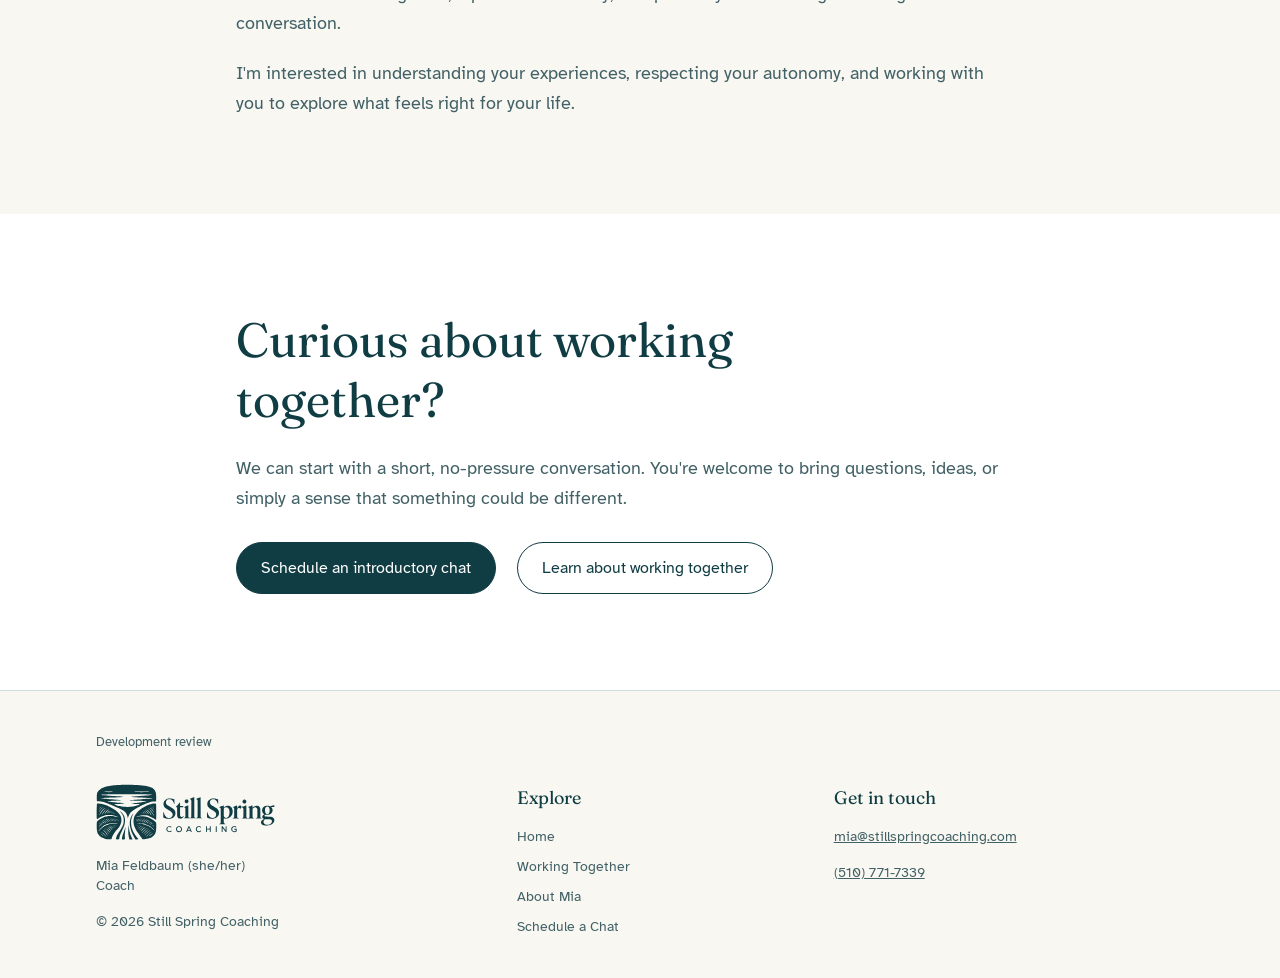
==== commit 6818434a: "Use locally hosted Atkinson Hyperlegible for body text" ====
--- a/about.html
+++ b/about.html
@@ -10,7 +10,7 @@
   <link rel="apple-touch-icon" href="assets/brand/apple-touch-icon-180.png" />
   <link rel="preconnect" href="https://fonts.googleapis.com" />
   <link rel="preconnect" href="https://fonts.gstatic.com" crossorigin />
-  <link href="https://fonts.googleapis.com/css2?family=Fraunces:ital,opsz,wght,SOFT,WONK@0,9..144,400,0,1&family=DM+Sans:opsz,wght@9..40,400;9..40,500&display=swap" rel="stylesheet" />
+  <link href="https://fonts.googleapis.com/css2?family=Fraunces:ital,opsz,wght,SOFT,WONK@0,9..144,400,0,1&display=swap" rel="stylesheet" />
   <link rel="stylesheet" href="css/tokens.css" />
   <link rel="stylesheet" href="css/style.css" />
 <meta name="robots" content="noindex, nofollow" /></head><body><a class="skip-link" href="#main">Skip to content</a><header class="nav"><div class="container nav__inner"><a href="index.html" class="nav__logo"><img src="assets/brand/stillspring-logo-horizontal.svg" width="205" height="64" alt="Still Spring Coaching" /></a><nav aria-label="Primary"><ul class="nav__links" id="site-nav"><li class="mobile-only"><a href="index.html">Home</a></li><li class=""><a href="working-together.html">Working Together</a></li><li class=""><a href="about.html" aria-current="page">About Mia</a></li><li class="mobile-only"><a href="booking.html">Schedule a Chat</a></li></ul></nav><a class="btn btn-primary nav__cta" href="booking.html">Schedule a Chat</a><button class="nav__toggle" aria-expanded="false" aria-controls="site-nav" aria-label="Menu">Menu</button></div></header><main id="main"><section class="page-hero"><div class="container reading"><p class="eyebrow">ABOUT MIA</p><h1>Hi, I&#x27;m Mia Feldbaum.</h1><p class="pronouns"><em>she/her</em></p>
--- a/css/tokens.css
+++ b/css/tokens.css
@@ -68,7 +68,7 @@
   --measure-body: 65ch;
   --rail-width: 2px;
   --font-display: "Fraunces", "Cormorant Garamond", Georgia, serif;
-  --font-sans: "DM Sans", system-ui, -apple-system, "Segoe UI", sans-serif;
+  --font-sans: "Atkinson Hyperlegible", system-ui, -apple-system, "Segoe UI", sans-serif;
   --font-quote: "Cormorant Garamond", Georgia, serif;
 }
 .display-hero { font-family: var(--font-display); font-size: 72px; line-height: 83px; font-weight: 400; letter-spacing: -0.5px; }
--- a/css/style.css
+++ b/css/style.css
@@ -1,3 +1,33 @@
+/* Locally hosted Atkinson Hyperlegible; SIL OFL license in assets/fonts/. */
+@font-face {
+  font-family: "Atkinson Hyperlegible";
+  src: url("../assets/fonts/atkinson-hyperlegible/atkinson-hyperlegible-latin-400-normal.woff2") format("woff2");
+  font-weight: 400;
+  font-style: normal;
+  font-display: swap;
+}
+@font-face {
+  font-family: "Atkinson Hyperlegible";
+  src: url("../assets/fonts/atkinson-hyperlegible/atkinson-hyperlegible-latin-400-italic.woff2") format("woff2");
+  font-weight: 400;
+  font-style: italic;
+  font-display: swap;
+}
+@font-face {
+  font-family: "Atkinson Hyperlegible";
+  src: url("../assets/fonts/atkinson-hyperlegible/atkinson-hyperlegible-latin-700-normal.woff2") format("woff2");
+  font-weight: 700;
+  font-style: normal;
+  font-display: swap;
+}
+@font-face {
+  font-family: "Atkinson Hyperlegible";
+  src: url("../assets/fonts/atkinson-hyperlegible/atkinson-hyperlegible-latin-700-italic.woff2") format("woff2");
+  font-weight: 700;
+  font-style: italic;
+  font-display: swap;
+}
+
 /* ── Still Spring Coaching — site stylesheet ───────────────────────
    Requires css/tokens.css loaded first.
    Adapts reference/components.css into the existing class names.
@@ -29,6 +59,8 @@
   line-height: 26px;
   -webkit-font-smoothing: antialiased;
 }
+button, input, select, textarea { font: inherit; }
+
 img { max-width: 100%; display: block; }
 a  { color: inherit; }
 
@@ -53,12 +85,12 @@
   border-radius: var(--radius-pill);
   text-decoration: none;
   z-index: 200;
-  font: 500 15px/22px var(--font-sans);
+  font: 400 16px/24px var(--font-sans);
 }
 .skip-link:focus { top: var(--space-4); }
 
 /* ── Typography ─────────────────────────────────────── */
-h1, h2, h3 {
+h1, h2, h3, h4, h5, h6 {
   font-family: var(--font-display);
   font-weight: 400;
   color: var(--text-strong);
@@ -102,10 +134,10 @@
   align-items: center;
   justify-content: center;
   min-height: 52px;
-  padding: 0 24px;
+  padding: 12px 24px;
   border: 1.5px solid transparent;
   border-radius: var(--radius-pill);
-  font: 500 15px/22px var(--font-sans);
+  font: 400 16px/24px var(--font-sans);
   text-decoration: none;
   cursor: pointer;
   transition: background-color var(--transition), color var(--transition), border-color var(--transition);
@@ -170,7 +202,7 @@
   gap: 40px;
 }
 .nav__links a {
-  font: 500 15px/22px var(--font-sans);
+  font: 400 16px/24px var(--font-sans);
   color: var(--text-strong);
   text-decoration: none;
   padding: 13px 0;
@@ -191,7 +223,7 @@
   border-radius: var(--radius-pill);
   background: transparent;
   color: var(--ink);
-  font: 500 15px/22px var(--font-sans);
+  font: 400 16px/24px var(--font-sans);
   cursor: pointer;
 }
 .nav__links.open {
@@ -434,7 +466,7 @@
   font-style: italic;
 }
 .text-link {
-  font: 500 15px/22px var(--font-sans);
+  font: 400 16px/24px var(--font-sans);
   color: var(--teal);
   text-decoration: underline;
   text-underline-offset: 3px;
@@ -550,7 +582,7 @@
 .meet__label { margin-top: auto; font: 500 13px/20px var(--font-sans); letter-spacing: 1px; text-transform: uppercase; color: var(--text-body); }
 .meet__text h2 { margin-top: 20px; }
 .meet__lead { font-size: 19px; line-height: 29px; margin-top: 24px; max-width: 625px; }
-.meet__byline { font: 500 15px/22px var(--font-sans); color: var(--text-accent); margin-top: 32px; }
+.meet__byline { font: 400 16px/24px var(--font-sans); color: var(--text-accent); margin-top: 32px; }
 .meet__text .btn { margin-top: 32px; }
 .meet .eyebrow { margin-bottom: 0; }
 @media (min-width: 768px) { .meet { padding: var(--section-pad-tablet) 0; } }
@@ -655,7 +687,7 @@
 .hero .btn { margin-top: 32px; }
 .recognition { display: grid; gap: 28px; margin-top: 36px; }
 .recognition > div { border-top: 1px solid var(--rule); padding-top: 24px; }
-.recognition h3 { font: 500 20px/1.4 var(--font-sans); }
+.recognition h3 { font: 400 20px/1.4 var(--font-display); }
 .recognition p { margin-top: 12px; }
 .editorial-split { display: grid; gap: 36px; align-items: start; }
 .nature-detail { width: 100%; height: auto; aspect-ratio: 4/3; object-fit: cover; border-radius: 48% 48% 6px 6px; }
@@ -670,7 +702,7 @@
 .pronouns { margin-top: 16px !important; }
 .descriptor { margin-top: 4px !important; color: var(--teal); }
 .testimonial { margin: 40px 0 0; border-left: 2px solid var(--teal); padding: 4px 0 4px 28px; }
-.testimonial p { font: 400 25px/1.5 var(--font-display); margin: 0; }
+.testimonial p { font: 400 25px/1.5 var(--font-sans); margin: 0; }
 details { border-bottom: 1px solid var(--rule); padding: 24px 0; }
 summary { cursor: pointer; color: var(--ink); font-weight: 500; min-height: 48px; padding: 10px 8px 10px 0; }
 details p { margin: 16px 0 8px; }
@@ -678,7 +710,7 @@
 .footer-grid p { margin-top: 16px; }
 .footer-grid a { overflow-wrap: anywhere; }
 .footer-grid .footer__links { flex-direction: column; gap: 10px; margin-top: 16px; align-items: start; }
-.footer-heading { font: 500 16px/1.5 var(--font-sans); }
+.footer-heading { font: 400 18px/1.5 var(--font-display); }
 .review-notice { font-size: 13px; margin-bottom: 32px; }
 .cta-banner p { color: var(--mist); }
 .cta-banner .btn { background: var(--cream); color: var(--ink); border-color: var(--cream); }
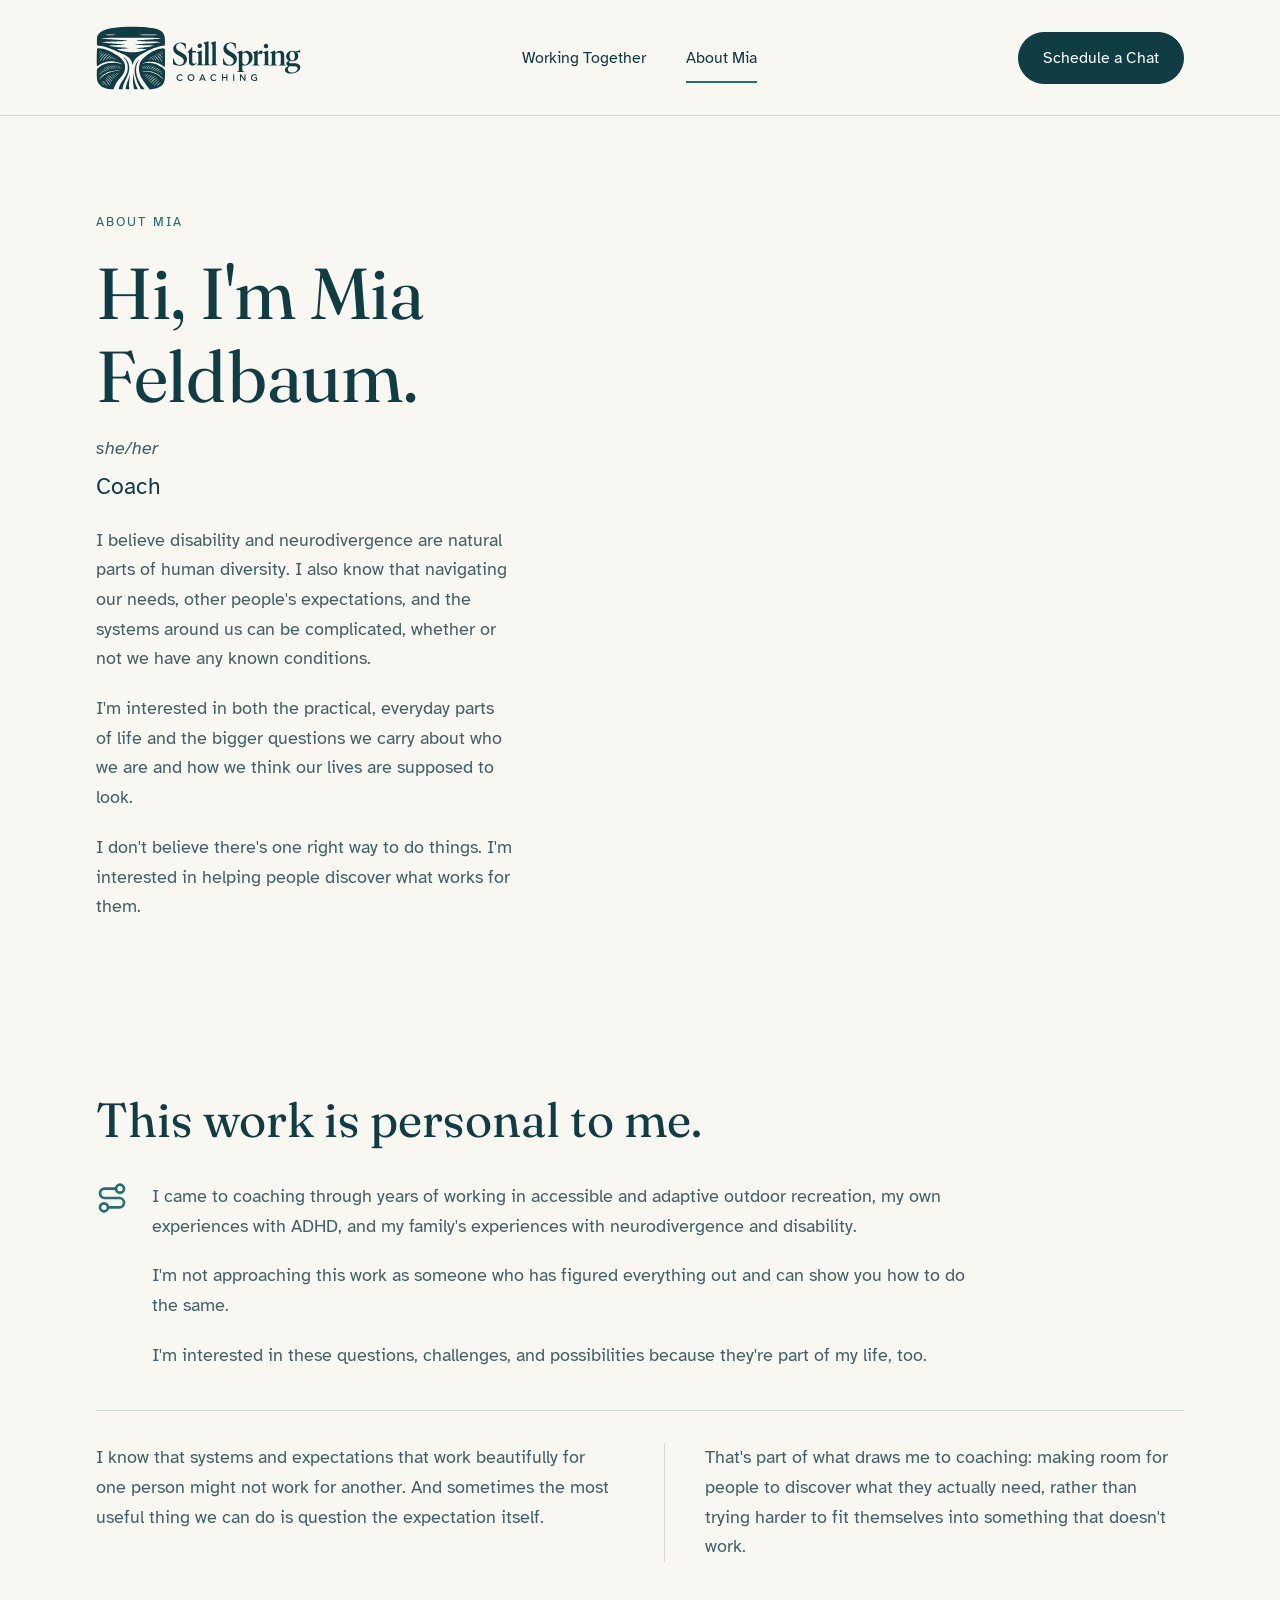
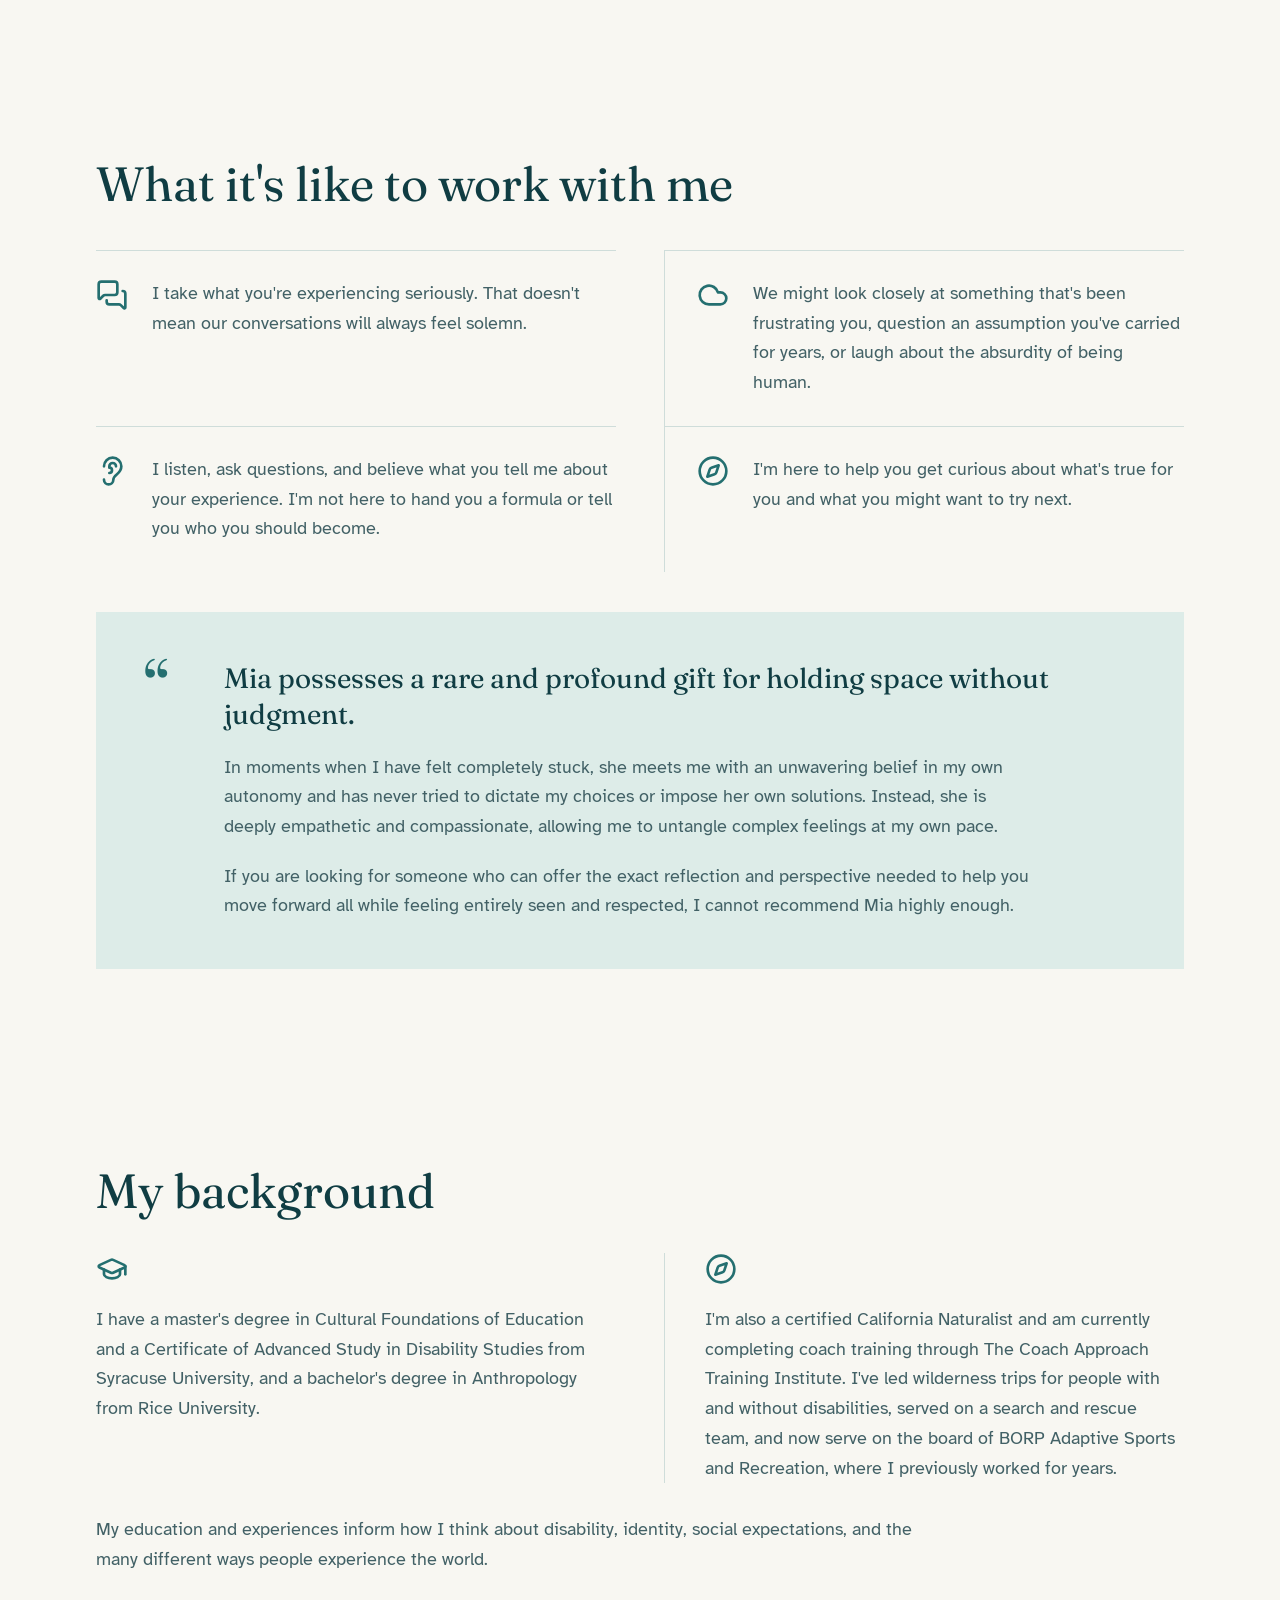
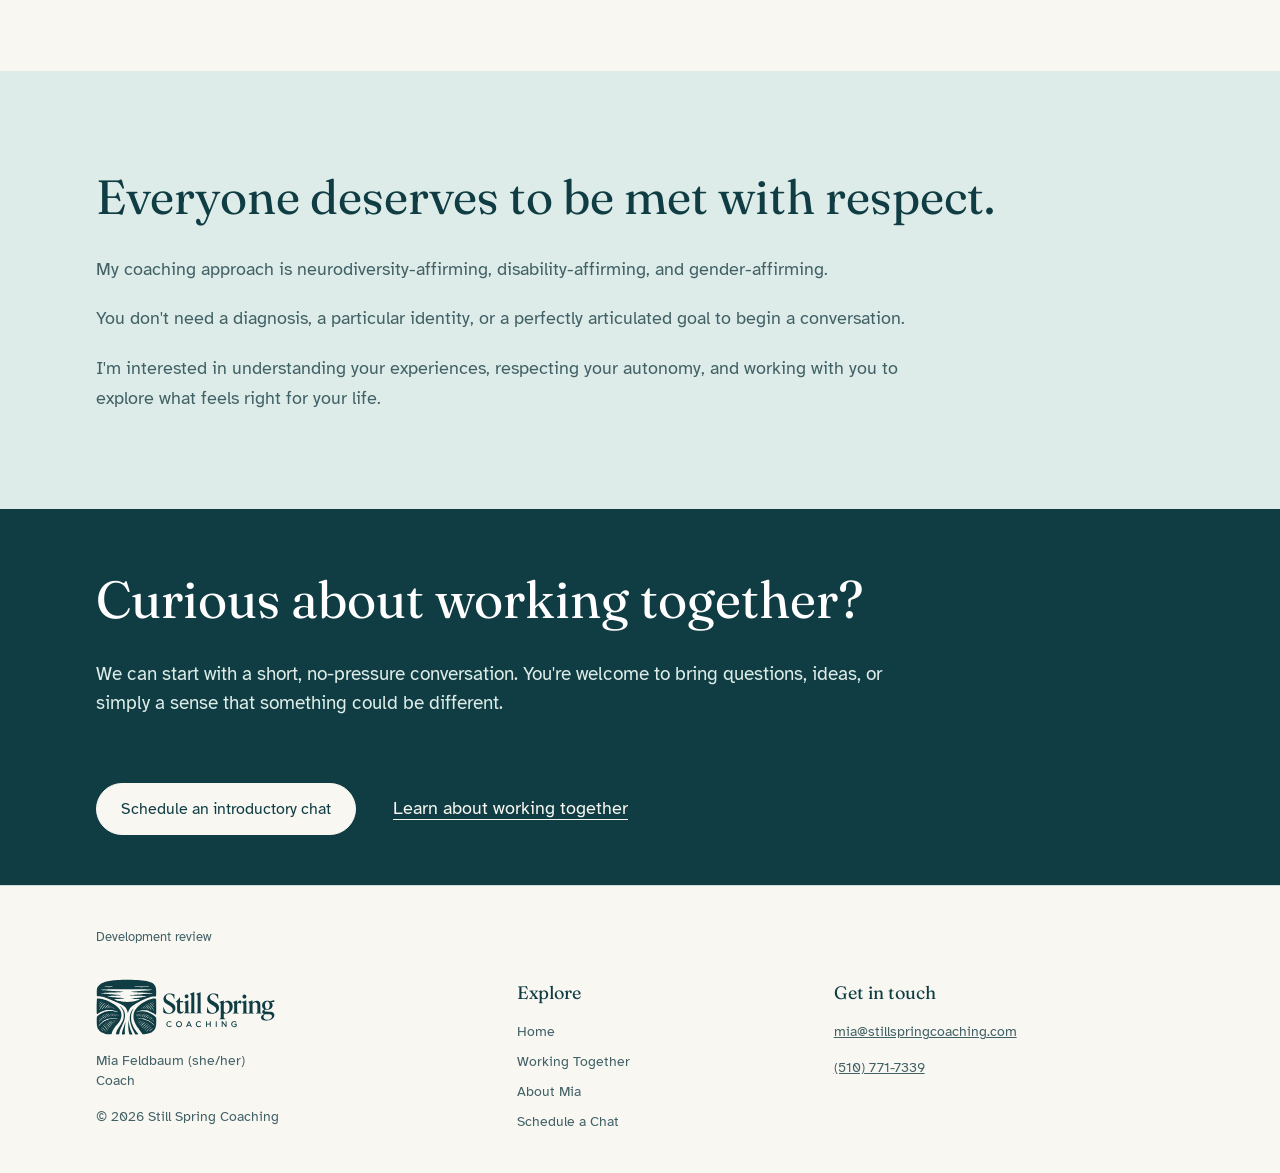
==== commit 9e691e19: "Refine editorial page layouts and shared topic components" ====
--- a/about.html
+++ b/about.html
@@ -1,34 +1,35 @@
 <!DOCTYPE html>
+
 <html lang="en">
 <head>
-  <meta charset="UTF-8" />
-  <meta name="viewport" content="width=device-width, initial-scale=1.0" />
-  <title>About Mia | Still Spring Coaching</title>
-  <meta name="description" content="Coaching with Mia Feldbaum for people navigating change, neurodivergence, disability, and everyday life." />
-  <link rel="icon" type="image/svg+xml" href="assets/brand/favicon.svg" />
-  <link rel="icon" type="image/png" sizes="32x32" href="assets/brand/monogram-32.png" />
-  <link rel="apple-touch-icon" href="assets/brand/apple-touch-icon-180.png" />
-  <link rel="preconnect" href="https://fonts.googleapis.com" />
-  <link rel="preconnect" href="https://fonts.gstatic.com" crossorigin />
-  <link href="https://fonts.googleapis.com/css2?family=Fraunces:ital,opsz,wght,SOFT,WONK@0,9..144,400,0,1&display=swap" rel="stylesheet" />
-  <link rel="stylesheet" href="css/tokens.css" />
-  <link rel="stylesheet" href="css/style.css" />
-<meta name="robots" content="noindex, nofollow" /></head><body><a class="skip-link" href="#main">Skip to content</a><header class="nav"><div class="container nav__inner"><a href="index.html" class="nav__logo"><img src="assets/brand/stillspring-logo-horizontal.svg" width="205" height="64" alt="Still Spring Coaching" /></a><nav aria-label="Primary"><ul class="nav__links" id="site-nav"><li class="mobile-only"><a href="index.html">Home</a></li><li class=""><a href="working-together.html">Working Together</a></li><li class=""><a href="about.html" aria-current="page">About Mia</a></li><li class="mobile-only"><a href="booking.html">Schedule a Chat</a></li></ul></nav><a class="btn btn-primary nav__cta" href="booking.html">Schedule a Chat</a><button class="nav__toggle" aria-expanded="false" aria-controls="site-nav" aria-label="Menu">Menu</button></div></header><main id="main"><section class="page-hero"><div class="container reading"><p class="eyebrow">ABOUT MIA</p><h1>Hi, I&#x27;m Mia Feldbaum.</h1><p class="pronouns"><em>she/her</em></p>
+<meta charset="utf-8"/>
+<meta content="width=device-width, initial-scale=1.0" name="viewport"/>
+<title>About Mia | Still Spring Coaching</title>
+<meta content="Coaching with Mia Feldbaum for people navigating change, neurodivergence, disability, and everyday life." name="description"/>
+<link href="assets/brand/favicon.svg" rel="icon" type="image/svg+xml"/>
+<link href="assets/brand/monogram-32.png" rel="icon" sizes="32x32" type="image/png"/>
+<link href="assets/brand/apple-touch-icon-180.png" rel="apple-touch-icon"/>
+<link href="https://fonts.googleapis.com" rel="preconnect"/>
+<link crossorigin="" href="https://fonts.gstatic.com" rel="preconnect"/>
+<link href="https://fonts.googleapis.com/css2?family=Fraunces:ital,opsz,wght,SOFT,WONK@0,9..144,400,0,1&amp;display=swap" rel="stylesheet"/>
+<link href="css/tokens.css" rel="stylesheet"/>
+<link href="css/style.css" rel="stylesheet"/>
+<meta content="noindex, nofollow" name="robots"/></head><body><a class="skip-link" href="#main">Skip to content</a><header class="nav"><div class="container nav__inner"><a class="nav__logo" href="index.html"><img alt="Still Spring Coaching" height="64" src="assets/brand/stillspring-logo-horizontal.svg" width="205"/></a><nav aria-label="Primary"><ul class="nav__links" id="site-nav"><li class="mobile-only"><a href="index.html">Home</a></li><li class=""><a href="working-together.html">Working Together</a></li><li class=""><a aria-current="page" href="about.html">About Mia</a></li><li class="mobile-only"><a href="booking.html">Schedule a Chat</a></li></ul></nav><a class="btn btn-primary nav__cta" href="booking.html">Schedule a Chat</a><button aria-controls="site-nav" aria-expanded="false" aria-label="Menu" class="nav__toggle">Menu</button></div></header><main class="editorial-page" id="main"><section class="page-hero"><div class="container editorial-split about-intro"><div class="prose"><p class="eyebrow">ABOUT MIA</p><h1>Hi, I'm Mia Feldbaum.</h1><p class="pronouns"><em>she/her</em></p>
 <p class="descriptor">Coach</p>
-<p>I believe disability and neurodivergence are natural parts of human diversity. I also know that navigating our needs, other people&#x27;s expectations, and the systems around us can be complicated, whether or not we have any known conditions.</p>
-<p>I&#x27;m interested in both the practical, everyday parts of life and the bigger questions we carry about who we are and how we think our lives are supposed to look.</p>
-<p>I don&#x27;t believe there&#x27;s one right way to do things. I&#x27;m interested in helping people discover what works for them.</p></div></section><section class="section section--raised"><div class="container reading"><h2>This work is personal to me.</h2><p>I came to coaching through years of working in accessible and adaptive outdoor recreation, my own experiences with ADHD, and my family&#x27;s experiences with neurodivergence and disability.</p>
-<p>I&#x27;m not approaching this work as someone who has figured everything out and can show you how to do the same.</p>
-<p>I&#x27;m interested in these questions, challenges, and possibilities because they&#x27;re part of my life, too.</p>
-<p>I know that systems and expectations that work beautifully for one person might not work for another. And sometimes the most useful thing we can do is question the expectation itself.</p>
-<p>That&#x27;s part of what draws me to coaching: making room for people to discover what they actually need, rather than trying harder to fit themselves into something that doesn&#x27;t work.</p></div></section><section class="section "><div class="container reading"><h2>What it&#x27;s like to work with me</h2><p>I take what you&#x27;re experiencing seriously. That doesn&#x27;t mean our conversations will always feel solemn.</p>
-<p>We might look closely at something that&#x27;s been frustrating you, question an assumption you&#x27;ve carried for years, or laugh about the absurdity of being human.</p>
-<p>I listen, ask questions, and believe what you tell me about your experience. I&#x27;m not here to hand you a formula or tell you who you should become.</p>
-<p>I&#x27;m here to help you get curious about what&#x27;s true for you and what you might want to try next.</p>
-<blockquote class="testimonial"><p>Mia possesses a rare and profound gift for holding space without judgment. In moments when I have felt completely stuck, she meets me with an unwavering belief in my own autonomy and has never tried to dictate my choices or impose her own solutions. Instead, she is deeply empathetic and compassionate, allowing me to untangle complex feelings at my own pace. If you are looking for someone who can offer the exact reflection and perspective needed to help you move forward all while feeling entirely seen and respected, I cannot recommend Mia highly enough.</p></blockquote></div></section><section class="section section--alt"><div class="container reading"><h2>My background</h2><p>I have a master&#x27;s degree in Cultural Foundations of Education and a Certificate of Advanced Study in Disability Studies from Syracuse University, and a bachelor&#x27;s degree in Anthropology from Rice University.</p>
-<p>I&#x27;m also a certified California Naturalist and am currently completing coach training through The Coach Approach Training Institute. I&#x27;ve led wilderness trips for people with and without disabilities, served on a search and rescue team, and now serve on the board of BORP Adaptive Sports and Recreation, where I previously worked for years.</p>
-<p>My education and experiences inform how I think about disability, identity, social expectations, and the many different ways people experience the world.</p></div></section><section class="section "><div class="container reading"><h2>Everyone deserves to be met with respect.</h2><p>My coaching approach is neurodiversity-affirming, disability-affirming, and gender-affirming.</p>
-<p>You don&#x27;t need a diagnosis, a particular identity, or a perfectly articulated goal to begin a conversation.</p>
-<p>I&#x27;m interested in understanding your experiences, respecting your autonomy, and working with you to explore what feels right for your life.</p></div></section><section class="section section--raised"><div class="container reading"><h2>Curious about working together?</h2><p>We can start with a short, no-pressure conversation. You&#x27;re welcome to bring questions, ideas, or simply a sense that something could be different.</p>
+<p>I believe disability and neurodivergence are natural parts of human diversity. I also know that navigating our needs, other people's expectations, and the systems around us can be complicated, whether or not we have any known conditions.</p>
+<p>I'm interested in both the practical, everyday parts of life and the bigger questions we carry about who we are and how we think our lives are supposed to look.</p>
+<p>I don't believe there's one right way to do things. I'm interested in helping people discover what works for them.</p></div></div></section><section class="section section--raised"><div class="container editorial-copy personal-section"><h2>This work is personal to me.</h2>
+
+
+
+<div class="personal-intro"><img alt="" aria-hidden="true" class="topic-icon" height="32" src="assets/icons/route.svg" width="32"/><p>I came to coaching through years of working in accessible and adaptive outdoor recreation, my own experiences with ADHD, and my family's experiences with neurodivergence and disability.</p><p>I'm not approaching this work as someone who has figured everything out and can show you how to do the same.</p><p>I'm interested in these questions, challenges, and possibilities because they're part of my life, too.</p></div><div class="reflection-columns"><p>I know that systems and expectations that work beautifully for one person might not work for another. And sometimes the most useful thing we can do is question the expectation itself.</p><p>That's part of what draws me to coaching: making room for people to discover what they actually need, rather than trying harder to fit themselves into something that doesn't work.</p></div></div></section><section class="section"><div class="container editorial-copy"><h2>What it's like to work with me</h2><div class="topic-grid experience-grid"><div class="topic-item"><img alt="" aria-hidden="true" class="topic-icon" height="32" src="assets/icons/messages-square.svg" width="32"/><p>I take what you're experiencing seriously. That doesn't mean our conversations will always feel solemn.</p></div><div class="topic-item"><img alt="" aria-hidden="true" class="topic-icon" height="32" src="assets/icons/cloud.svg" width="32"/><p>We might look closely at something that's been frustrating you, question an assumption you've carried for years, or laugh about the absurdity of being human.</p></div><div class="topic-item"><img alt="" aria-hidden="true" class="topic-icon" height="32" src="assets/icons/ear.svg" width="32"/><p>I listen, ask questions, and believe what you tell me about your experience. I'm not here to hand you a formula or tell you who you should become.</p></div><div class="topic-item"><img alt="" aria-hidden="true" class="topic-icon" height="32" src="assets/icons/compass.svg" width="32"/><p>I'm here to help you get curious about what's true for you and what you might want to try next.</p></div></div>
+
+
+
+<blockquote class="testimonial quote-panel"><span aria-hidden="true" class="quote-mark">“</span><div class="quote-copy"><p class="quote-lead">Mia possesses a rare and profound gift for holding space without judgment.</p><p>In moments when I have felt completely stuck, she meets me with an unwavering belief in my own autonomy and has never tried to dictate my choices or impose her own solutions. Instead, she is deeply empathetic and compassionate, allowing me to untangle complex feelings at my own pace.</p><p>If you are looking for someone who can offer the exact reflection and perspective needed to help you move forward all while feeling entirely seen and respected, I cannot recommend Mia highly enough.</p></div></blockquote></div></section><section class="section"><div class="container editorial-copy"><h2>My background</h2><div class="background-grid"><div class="background-item"><img alt="" aria-hidden="true" class="topic-icon" height="32" src="assets/icons/graduation-cap.svg" width="32"/><p>I have a master's degree in Cultural Foundations of Education and a Certificate of Advanced Study in Disability Studies from Syracuse University, and a bachelor's degree in Anthropology from Rice University.</p></div><div class="background-item"><img alt="" aria-hidden="true" class="topic-icon" height="32" src="assets/icons/compass.svg" width="32"/><p>I'm also a certified California Naturalist and am currently completing coach training through The Coach Approach Training Institute. I've led wilderness trips for people with and without disabilities, served on a search and rescue team, and now serve on the board of BORP Adaptive Sports and Recreation, where I previously worked for years.</p></div></div>
+
+<p>My education and experiences inform how I think about disability, identity, social expectations, and the many different ways people experience the world.</p></div></section><section class="section section--alt"><div class="container editorial-copy"><h2>Everyone deserves to be met with respect.</h2><p>My coaching approach is neurodiversity-affirming, disability-affirming, and gender-affirming.</p>
+<p>You don't need a diagnosis, a particular identity, or a perfectly articulated goal to begin a conversation.</p>
+<p>I'm interested in understanding your experiences, respecting your autonomy, and working with you to explore what feels right for your life.</p></div></section><section class="section cta-banner is-inverse"><div class="container editorial-copy"><h2>Curious about working together?</h2><p>We can start with a short, no-pressure conversation. You're welcome to bring questions, ideas, or simply a sense that something could be different.</p>
 <a class="btn btn-primary" href="booking.html">Schedule an introductory chat</a>
-<a class="btn btn-outline" href="working-together.html">Learn about working together</a></div></section></main><footer class="footer"><div class="container review-notice">Development review</div><div class="container footer-grid"><div><a href="index.html" class="footer__logo"><img src="assets/brand/stillspring-logo-horizontal.svg" width="205" height="64" alt="Still Spring Coaching" /></a><p>Mia Feldbaum (she/her)<br>Coach</p><p>© 2026 Still Spring Coaching</p></div><nav aria-label="Footer"><h2 class="footer-heading">Explore</h2><ul class="footer__links"><li><a href="index.html">Home</a></li><li><a href="working-together.html">Working Together</a></li><li><a href="about.html">About Mia</a></li><li><a href="booking.html">Schedule a Chat</a></li></ul></nav><div><h2 class="footer-heading">Get in touch</h2><p><a href="mailto:mia@stillspringcoaching.com">mia@stillspringcoaching.com</a></p><p><a href="tel:+15107717339">(510) 771-7339</a></p></div></div></footer><script src="js/main.js"></script></body></html>+<a class="cta-secondary" href="working-together.html">Learn about working together</a></div></section></main><footer class="footer"><div class="container review-notice">Development review</div><div class="container footer-grid"><div><a class="footer__logo" href="index.html"><img alt="Still Spring Coaching" height="64" src="assets/brand/stillspring-logo-horizontal.svg" width="205"/></a><p>Mia Feldbaum (she/her)<br/>Coach</p><p>© 2026 Still Spring Coaching</p></div><nav aria-label="Footer"><h2 class="footer-heading">Explore</h2><ul class="footer__links"><li><a href="index.html">Home</a></li><li><a href="working-together.html">Working Together</a></li><li><a href="about.html">About Mia</a></li><li><a href="booking.html">Schedule a Chat</a></li></ul></nav><div><h2 class="footer-heading">Get in touch</h2><p><a href="mailto:mia@stillspringcoaching.com">mia@stillspringcoaching.com</a></p><p><a href="tel:+15107717339">(510) 771-7339</a></p></div></div></footer><script src="js/main.js"></script></body></html>
--- a/css/style.css
+++ b/css/style.css
@@ -735,3 +735,77 @@
  .testimonial p { font-size: 23px; }
  .nav__links.open { left: 0; right: 0; width: 100%; }
 }
+
+/* Editorial layouts: shared page edges, independent prose measures. */
+.editorial-copy p, .section-prose p, .section-intro p { max-width: 68ch; }
+.editorial-copy p + p, .section-prose p + p, .section-intro p { margin-top: 20px; }
+.editorial-copy h2, .heading-split h2 { margin-bottom: 28px; }
+.editorial-copy h2, .section-intro h2 { max-width: none; }
+.editorial-copy .eyebrow { margin: 0 0 20px; }
+.editorial-copy .btn, .section-prose .btn { margin-top: 28px; margin-right: 16px; }
+.recognition-section h2 { max-width: none; }
+.recognition h3 { font-size: 26px; line-height: 1.3; margin-bottom: 20px; }
+.recognition { grid-template-columns: 1fr; gap: 32px; }
+.editorial-split { grid-template-columns: 1fr; gap: 40px; }
+.section-intro { max-width: 100%; }
+.section-intro p { margin-top: 24px; }
+.steps { grid-template-columns: 1fr; gap: 36px; }
+.step { border: 0; padding: 0; }
+.step h3 { max-width: 20ch; }
+.step__num svg { width: 32px; height: 32px; }
+.topic-icon { flex: 0 0 32px; width: 32px; height: 32px; object-fit: contain; }
+.topic-grid { display: grid; list-style: none; padding: 0; margin: 36px 0; gap: 0; }
+.topic-grid > li, .topic-item { display: flex; gap: 24px; padding: 28px 0; border-top: 1px solid var(--rule); min-width: 0; }
+.topic-grid p { margin: 0; }
+.icon-heading { display: flex; align-items: flex-start; gap: 24px; }
+.heading-split, .intro-columns, .expectations-grid, .reflection-columns, .background-grid { display: grid; gap: 32px; }
+.intro-columns { margin-top: 32px; }
+.intro-columns p, .reflection-columns p { margin-top: 0 !important; }
+.expectations-grid h2 { display: flex; align-items: center; gap: 20px; }
+.cost { padding-top: 32px; border-top: 1px solid var(--rule); }
+.rate { font: 400 38px/1.3 var(--font-display); color: var(--ink); }
+.personal-intro { display: grid; grid-template-columns: 32px minmax(0,1fr); column-gap: 24px; margin-top: 32px; }
+.personal-intro > .topic-icon { grid-column: 1; grid-row: 1 / 4; }
+.personal-intro > p { grid-column: 2; margin-top: 0; }
+.personal-intro > p + p { margin-top: 20px; }
+.reflection-columns { border-top: 1px solid var(--rule); padding-top: 32px; margin-top: 40px; }
+.quote-panel { background: var(--mist); border: 0; padding: 32px 24px; margin: 40px 0 0; display: grid; grid-template-columns: 1fr; gap: 8px; }
+.quote-panel .quote-mark { font: 400 72px/.8 var(--font-display); color: var(--teal); }
+.quote-panel p { font: 400 18px/1.65 var(--font-sans); max-width: 68ch; margin: 20px 0 0; }
+.quote-panel .quote-lead { font: 400 28px/1.3 var(--font-display); color: var(--ink); margin-top: 0; }
+.background-grid { margin: 32px 0; }
+.background-item p { margin-top: 20px; }
+.about-intro .prose { min-width: 0; }
+.about-intro .descriptor { font-size: 23px; color: var(--ink); }
+.cta-banner .container { max-width: calc(1248px + 2 * var(--margin-desktop)); }
+.cta-banner .cta-secondary { display: inline-block; margin: 28px 0 0; padding: 12px 0; color: var(--cream); text-underline-offset: 5px; }
+.cta-banner .btn { margin-right: 32px; }
+@media (min-width: 768px) {
+ .editorial-split { grid-template-columns: minmax(0,.8fr) minmax(0,1.2fr); gap: 48px; }
+ .intro-columns, .reflection-columns, .background-grid { grid-template-columns: repeat(2,minmax(0,1fr)); gap: 48px; }
+ .reflection-columns > p + p, .background-item + .background-item { border-left: 1px solid var(--rule); padding-left: 40px; }
+ .topic-grid { grid-template-columns: repeat(2,minmax(0,1fr)); column-gap: 48px; }
+ .topic-grid > :nth-child(even) { border-left: 1px solid var(--rule); padding-left: 32px; }
+ .quote-panel { padding: 48px; grid-template-columns: 56px minmax(0,1fr); gap: 24px; }
+ .heading-split { grid-template-columns: minmax(0,.9fr) minmax(0,1.1fr); gap: 48px; }
+ .heading-split h2 { font-size: 36px; line-height: 1.2; }
+}
+@media (min-width: 1024px) {
+ .recognition, .steps { grid-template-columns: repeat(3,minmax(0,1fr)); gap: 40px; }
+ .expectations-grid { grid-template-columns: minmax(0,1.85fr) minmax(0,1fr); gap: 48px; }
+ .cost { border-top: 0; border-left: 1px solid var(--rule); padding: 0 0 0 40px; }
+ .heading-split h2 { font-size: 44px; }
+}
+@media (max-width: 767px) {
+ .personal-intro { grid-template-columns: 1fr; }
+ .personal-intro > .topic-icon, .personal-intro > p { grid-column: 1; grid-row: auto; }
+ .personal-intro > .topic-icon { margin-bottom: 24px; }
+}
+.editorial-page > .section--raised { background: var(--cream); }
+.editorial-page > .page-hero { background: var(--cream); }
+.editorial-page > .section--alt { background: var(--mist); }
+.editorial-page > .cta-banner { background: var(--ink); }
+.wide-intro h1 { max-width: none; }
+@media (max-width: 767px) {
+ .icon-heading { flex-direction: column; gap: 20px; }
+}
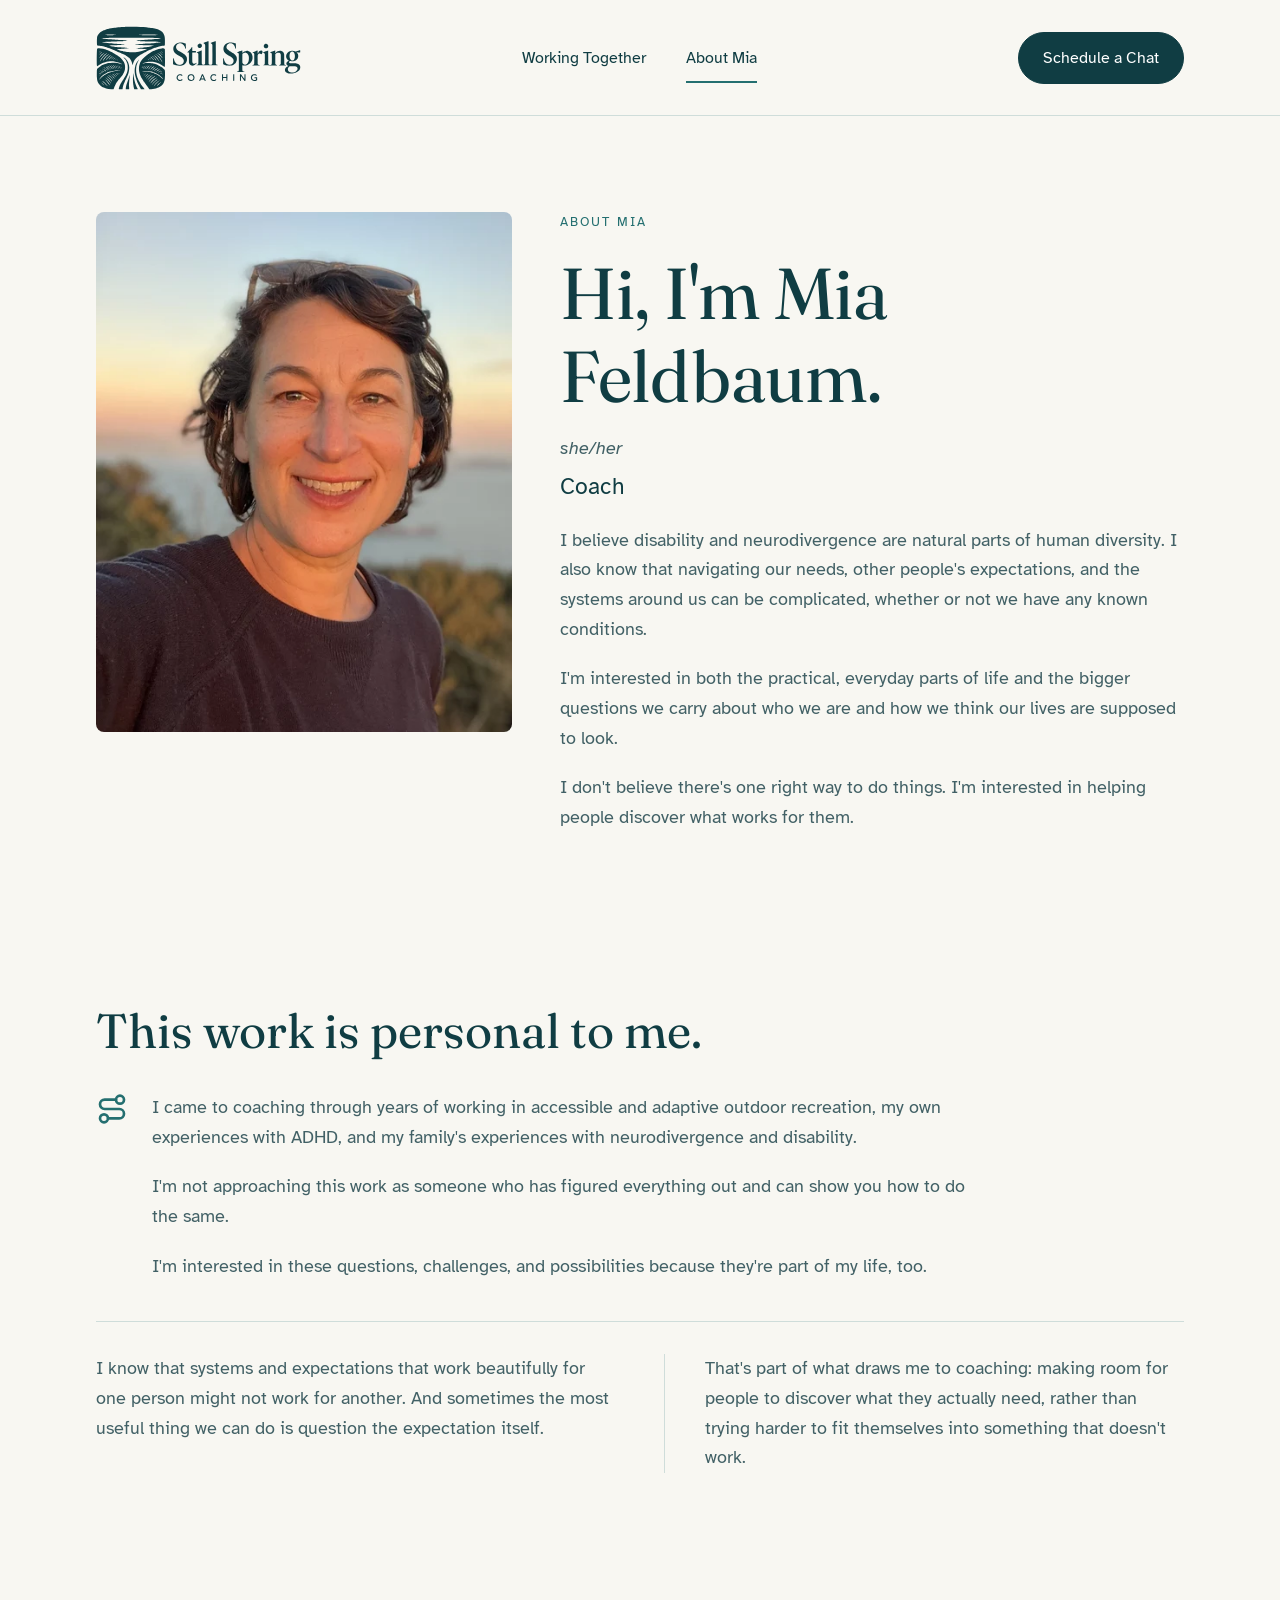
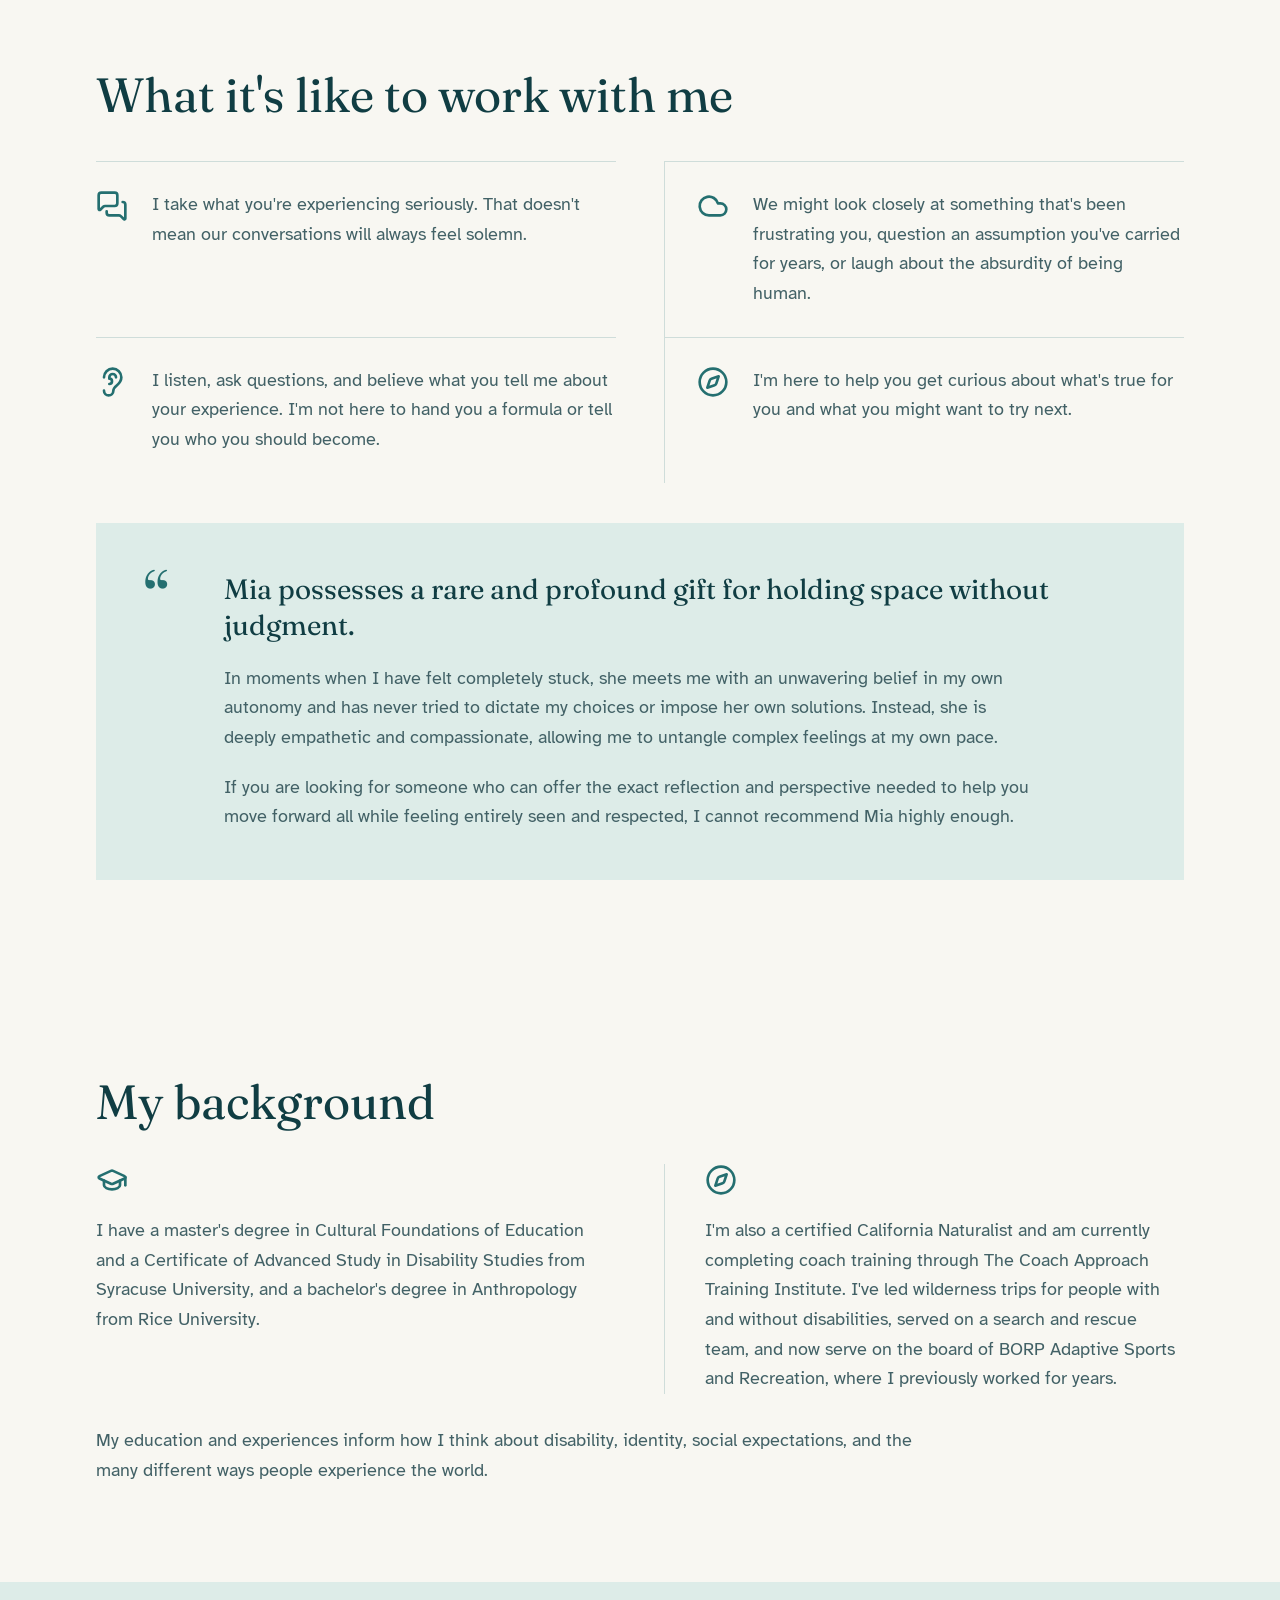
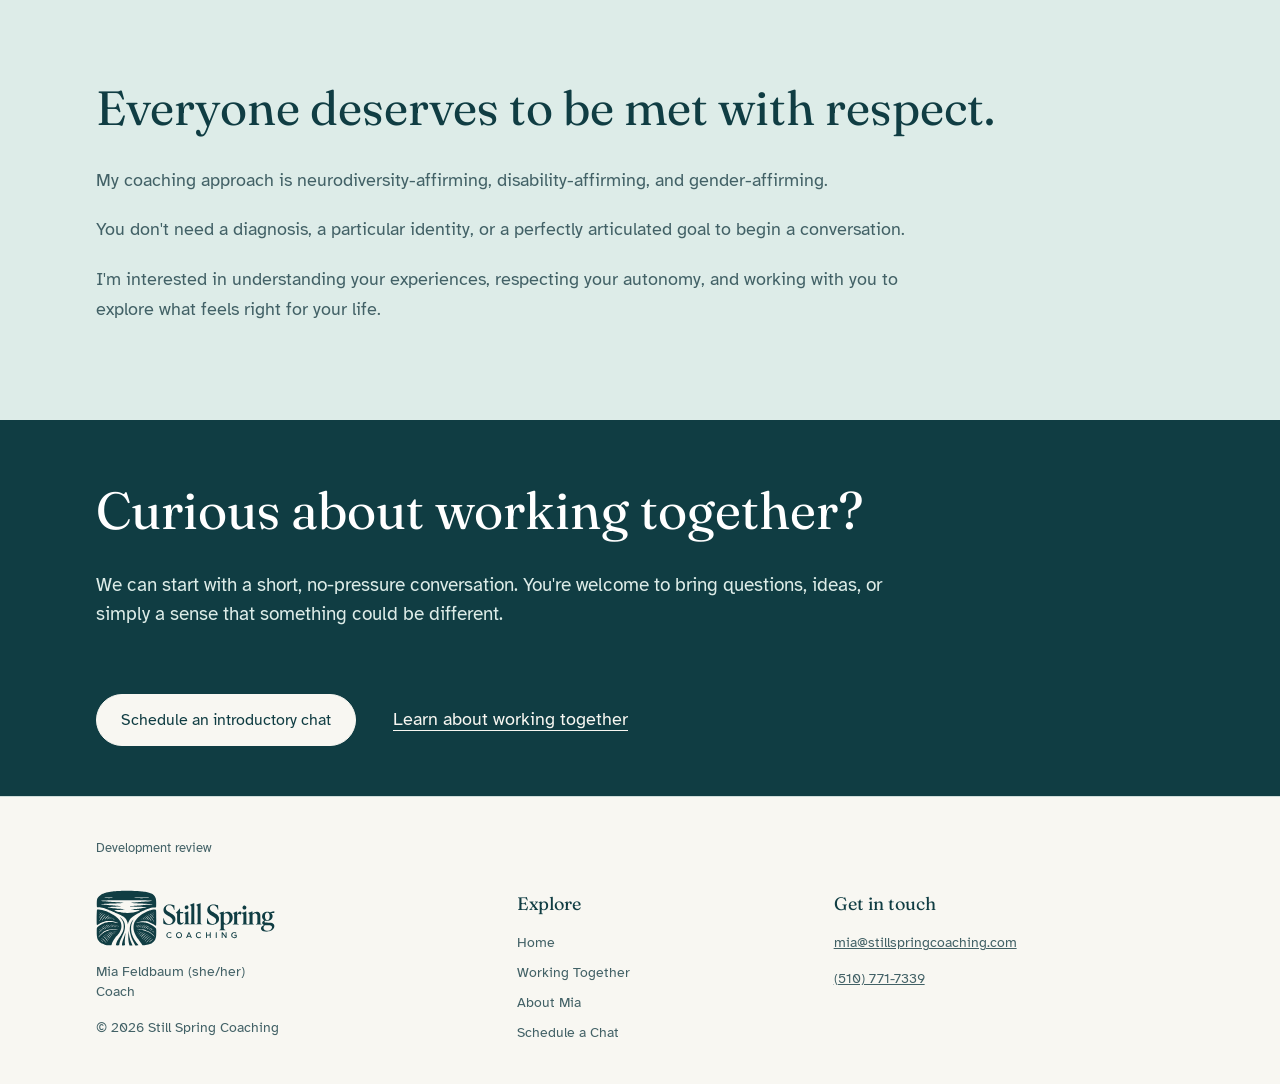
==== commit 36d59a7f: "Integrate responsive Mia portrait on Home and About" ====
--- a/about.html
+++ b/about.html
@@ -14,20 +14,13 @@
 <link href="https://fonts.googleapis.com/css2?family=Fraunces:ital,opsz,wght,SOFT,WONK@0,9..144,400,0,1&amp;display=swap" rel="stylesheet"/>
 <link href="css/tokens.css" rel="stylesheet"/>
 <link href="css/style.css" rel="stylesheet"/>
-<meta content="noindex, nofollow" name="robots"/></head><body><a class="skip-link" href="#main">Skip to content</a><header class="nav"><div class="container nav__inner"><a class="nav__logo" href="index.html"><img alt="Still Spring Coaching" height="64" src="assets/brand/stillspring-logo-horizontal.svg" width="205"/></a><nav aria-label="Primary"><ul class="nav__links" id="site-nav"><li class="mobile-only"><a href="index.html">Home</a></li><li class=""><a href="working-together.html">Working Together</a></li><li class=""><a aria-current="page" href="about.html">About Mia</a></li><li class="mobile-only"><a href="booking.html">Schedule a Chat</a></li></ul></nav><a class="btn btn-primary nav__cta" href="booking.html">Schedule a Chat</a><button aria-controls="site-nav" aria-expanded="false" aria-label="Menu" class="nav__toggle">Menu</button></div></header><main class="editorial-page" id="main"><section class="page-hero"><div class="container editorial-split about-intro"><div class="prose"><p class="eyebrow">ABOUT MIA</p><h1>Hi, I'm Mia Feldbaum.</h1><p class="pronouns"><em>she/her</em></p>
+<meta content="noindex, nofollow" name="robots"/></head><body><a class="skip-link" href="#main">Skip to content</a><header class="nav"><div class="container nav__inner"><a class="nav__logo" href="index.html"><img alt="Still Spring Coaching" height="64" src="assets/brand/stillspring-logo-horizontal.svg" width="205"/></a><nav aria-label="Primary"><ul class="nav__links" id="site-nav"><li class="mobile-only"><a href="index.html">Home</a></li><li class=""><a href="working-together.html">Working Together</a></li><li class=""><a aria-current="page" href="about.html">About Mia</a></li><li class="mobile-only"><a href="booking.html">Schedule a Chat</a></li></ul></nav><a class="btn btn-primary nav__cta" href="booking.html">Schedule a Chat</a><button aria-controls="site-nav" aria-expanded="false" aria-label="Menu" class="nav__toggle">Menu</button></div></header><main class="editorial-page" id="main"><section class="page-hero"><div class="container editorial-split about-intro"><img alt="Mia Feldbaum outdoors at sunset." class="mia-portrait" height="1000" sizes="(min-width: 1200px) 480px, (min-width: 768px) 40vw, 90vw" src="assets/img/mia-feldbaum-portrait-800.webp" srcset="assets/img/mia-feldbaum-portrait-480.webp 480w, assets/img/mia-feldbaum-portrait-800.webp 800w" width="800"/><div class="prose"><p class="eyebrow">ABOUT MIA</p><h1>Hi, I'm Mia Feldbaum.</h1><p class="pronouns"><em>she/her</em></p>
 <p class="descriptor">Coach</p>
 <p>I believe disability and neurodivergence are natural parts of human diversity. I also know that navigating our needs, other people's expectations, and the systems around us can be complicated, whether or not we have any known conditions.</p>
 <p>I'm interested in both the practical, everyday parts of life and the bigger questions we carry about who we are and how we think our lives are supposed to look.</p>
 <p>I don't believe there's one right way to do things. I'm interested in helping people discover what works for them.</p></div></div></section><section class="section section--raised"><div class="container editorial-copy personal-section"><h2>This work is personal to me.</h2>
-
-
-
 <div class="personal-intro"><img alt="" aria-hidden="true" class="topic-icon" height="32" src="assets/icons/route.svg" width="32"/><p>I came to coaching through years of working in accessible and adaptive outdoor recreation, my own experiences with ADHD, and my family's experiences with neurodivergence and disability.</p><p>I'm not approaching this work as someone who has figured everything out and can show you how to do the same.</p><p>I'm interested in these questions, challenges, and possibilities because they're part of my life, too.</p></div><div class="reflection-columns"><p>I know that systems and expectations that work beautifully for one person might not work for another. And sometimes the most useful thing we can do is question the expectation itself.</p><p>That's part of what draws me to coaching: making room for people to discover what they actually need, rather than trying harder to fit themselves into something that doesn't work.</p></div></div></section><section class="section"><div class="container editorial-copy"><h2>What it's like to work with me</h2><div class="topic-grid experience-grid"><div class="topic-item"><img alt="" aria-hidden="true" class="topic-icon" height="32" src="assets/icons/messages-square.svg" width="32"/><p>I take what you're experiencing seriously. That doesn't mean our conversations will always feel solemn.</p></div><div class="topic-item"><img alt="" aria-hidden="true" class="topic-icon" height="32" src="assets/icons/cloud.svg" width="32"/><p>We might look closely at something that's been frustrating you, question an assumption you've carried for years, or laugh about the absurdity of being human.</p></div><div class="topic-item"><img alt="" aria-hidden="true" class="topic-icon" height="32" src="assets/icons/ear.svg" width="32"/><p>I listen, ask questions, and believe what you tell me about your experience. I'm not here to hand you a formula or tell you who you should become.</p></div><div class="topic-item"><img alt="" aria-hidden="true" class="topic-icon" height="32" src="assets/icons/compass.svg" width="32"/><p>I'm here to help you get curious about what's true for you and what you might want to try next.</p></div></div>
-
-
-
 <blockquote class="testimonial quote-panel"><span aria-hidden="true" class="quote-mark">“</span><div class="quote-copy"><p class="quote-lead">Mia possesses a rare and profound gift for holding space without judgment.</p><p>In moments when I have felt completely stuck, she meets me with an unwavering belief in my own autonomy and has never tried to dictate my choices or impose her own solutions. Instead, she is deeply empathetic and compassionate, allowing me to untangle complex feelings at my own pace.</p><p>If you are looking for someone who can offer the exact reflection and perspective needed to help you move forward all while feeling entirely seen and respected, I cannot recommend Mia highly enough.</p></div></blockquote></div></section><section class="section"><div class="container editorial-copy"><h2>My background</h2><div class="background-grid"><div class="background-item"><img alt="" aria-hidden="true" class="topic-icon" height="32" src="assets/icons/graduation-cap.svg" width="32"/><p>I have a master's degree in Cultural Foundations of Education and a Certificate of Advanced Study in Disability Studies from Syracuse University, and a bachelor's degree in Anthropology from Rice University.</p></div><div class="background-item"><img alt="" aria-hidden="true" class="topic-icon" height="32" src="assets/icons/compass.svg" width="32"/><p>I'm also a certified California Naturalist and am currently completing coach training through The Coach Approach Training Institute. I've led wilderness trips for people with and without disabilities, served on a search and rescue team, and now serve on the board of BORP Adaptive Sports and Recreation, where I previously worked for years.</p></div></div>
-
 <p>My education and experiences inform how I think about disability, identity, social expectations, and the many different ways people experience the world.</p></div></section><section class="section section--alt"><div class="container editorial-copy"><h2>Everyone deserves to be met with respect.</h2><p>My coaching approach is neurodiversity-affirming, disability-affirming, and gender-affirming.</p>
 <p>You don't need a diagnosis, a particular identity, or a perfectly articulated goal to begin a conversation.</p>
 <p>I'm interested in understanding your experiences, respecting your autonomy, and working with you to explore what feels right for your life.</p></div></section><section class="section cta-banner is-inverse"><div class="container editorial-copy"><h2>Curious about working together?</h2><p>We can start with a short, no-pressure conversation. You're welcome to bring questions, ideas, or simply a sense that something could be different.</p>
--- a/css/style.css
+++ b/css/style.css
@@ -809,3 +809,5 @@
 @media (max-width: 767px) {
  .icon-heading { flex-direction: column; gap: 20px; }
 }
+.mia-portrait { width: 100%; max-width: 480px; height: auto; aspect-ratio: 4 / 5; object-fit: cover; border-radius: 8px; }
+@media (max-width: 767px) { .mia-portrait { margin-inline: auto; } }
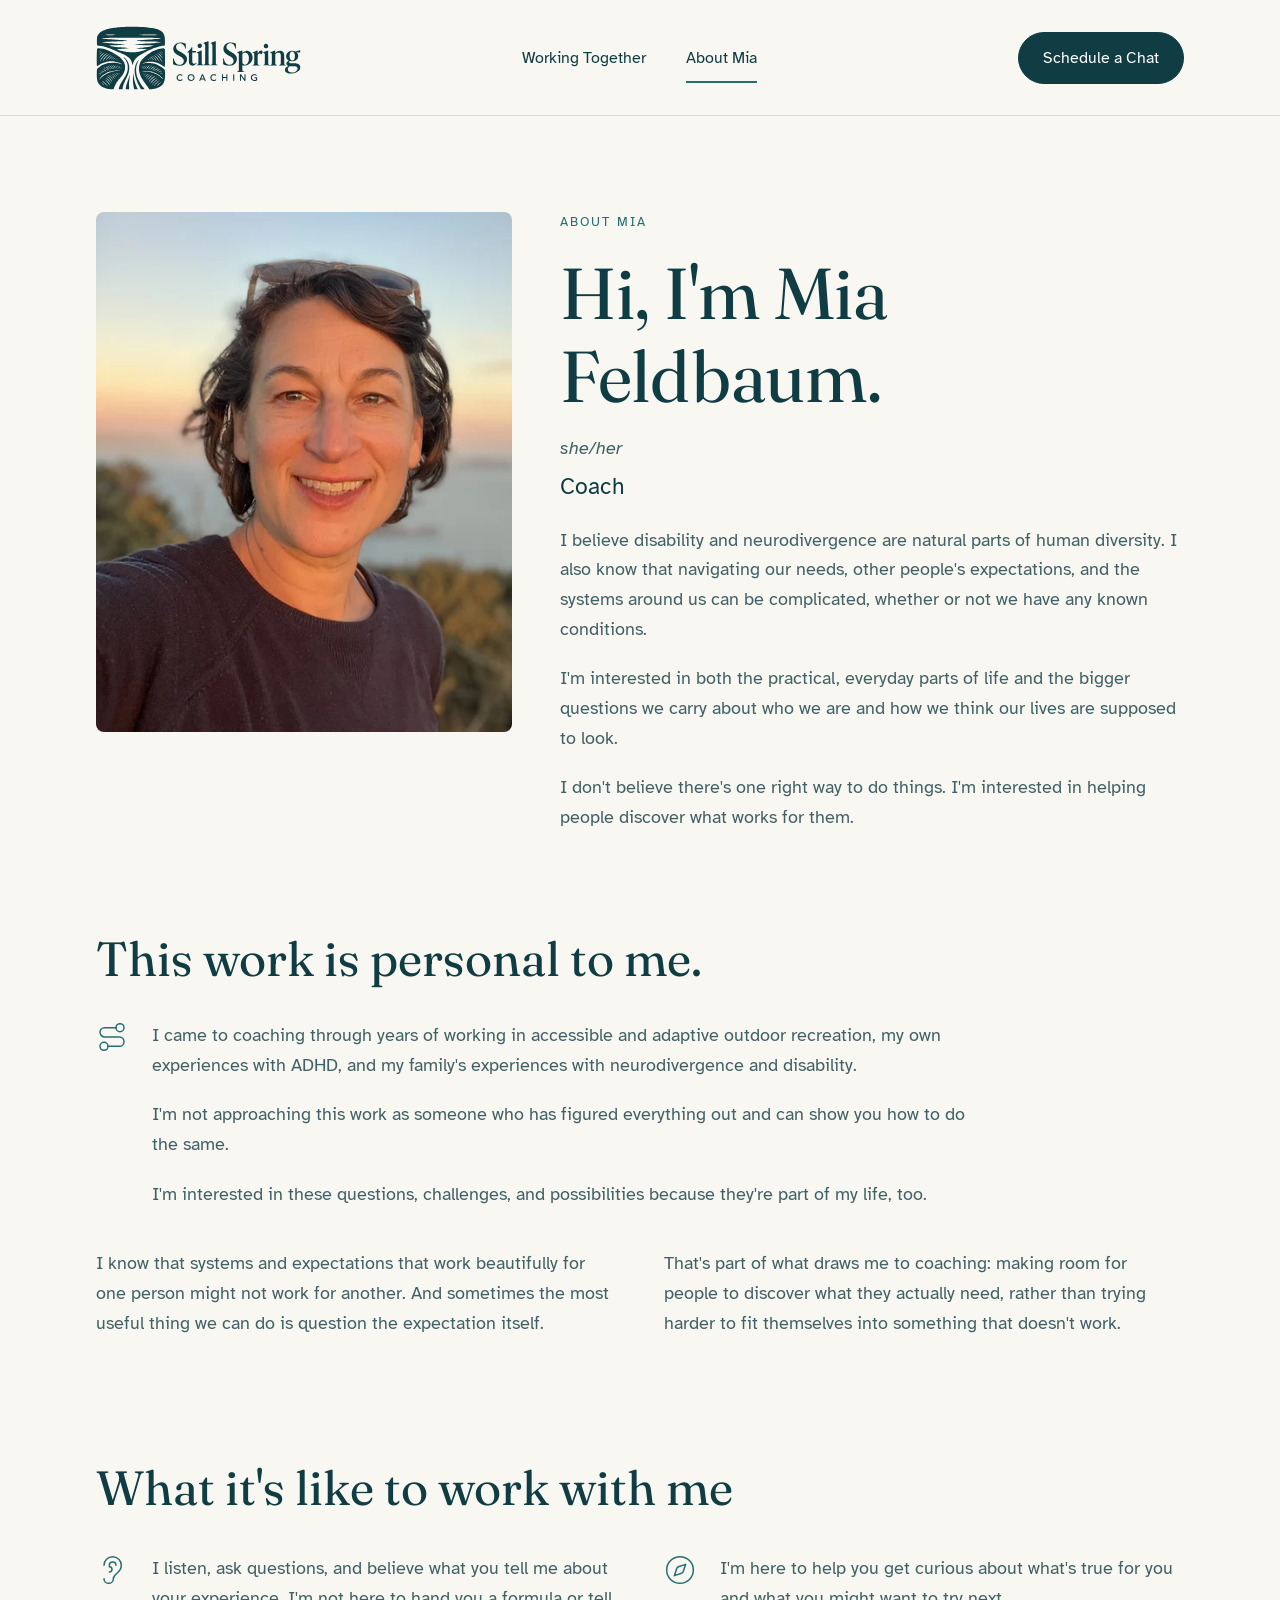
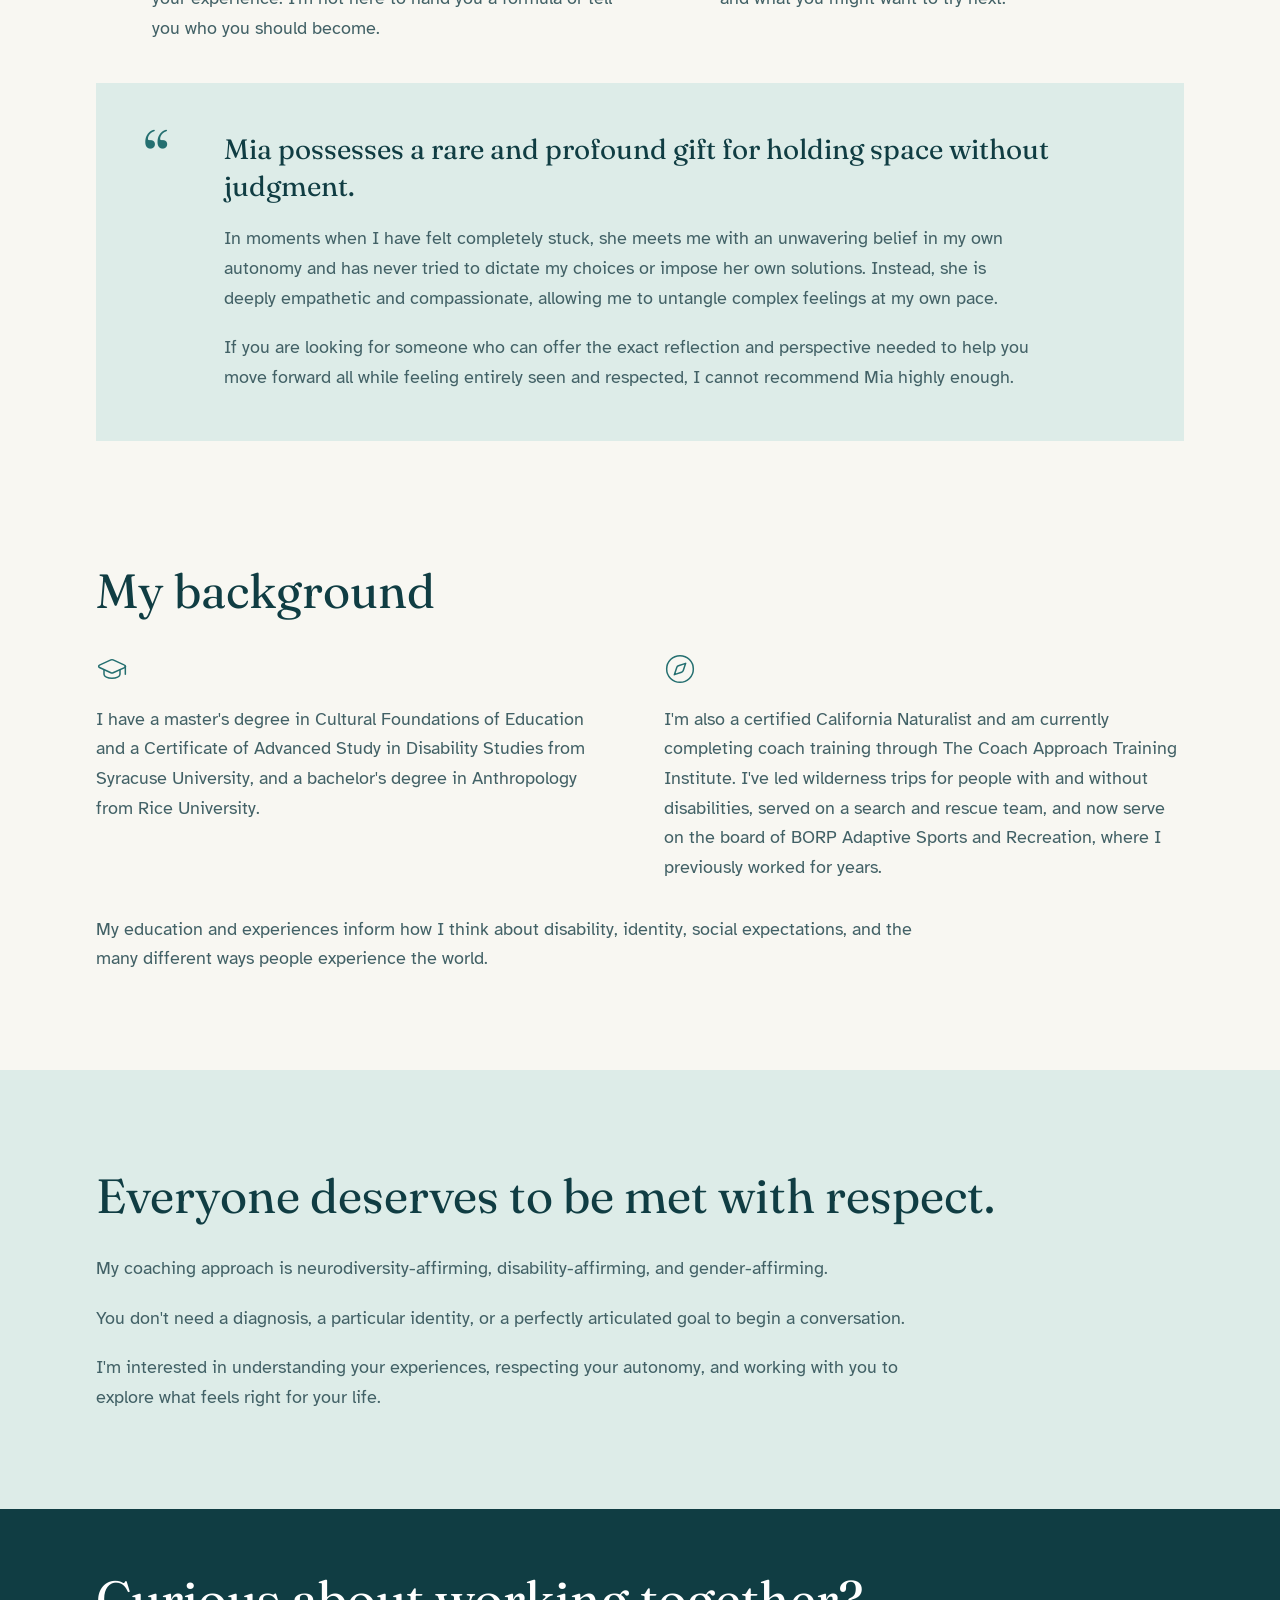
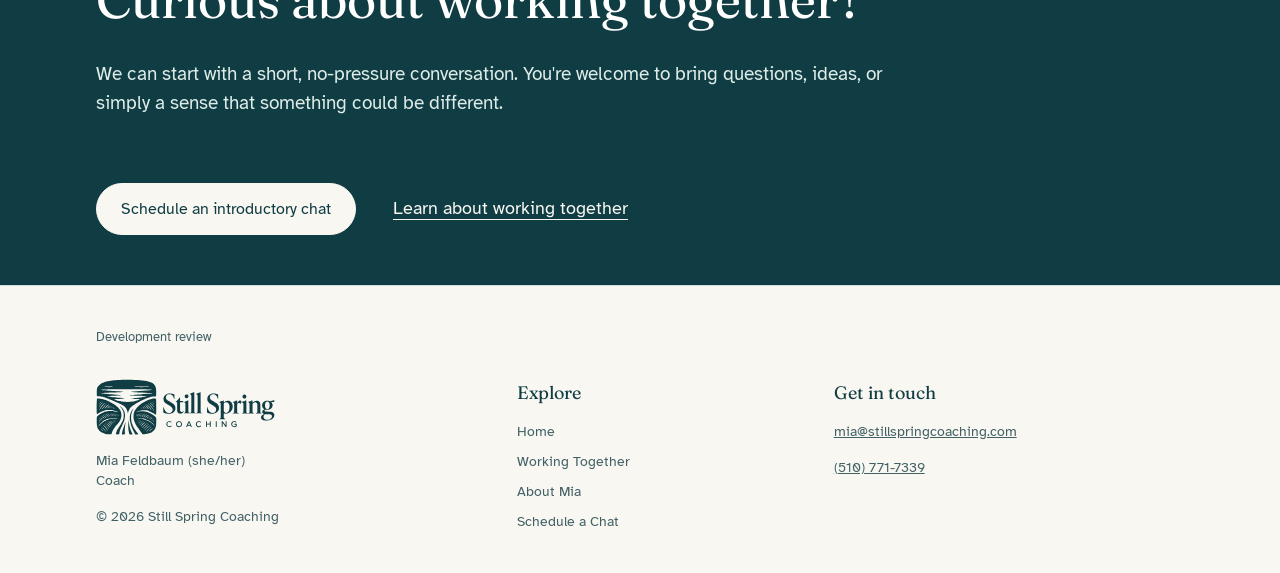
==== commit f5d4f767: "Remove two items and icons from work-with-me section" ====
--- a/about.html
+++ b/about.html
@@ -19,7 +19,8 @@
 <p>I believe disability and neurodivergence are natural parts of human diversity. I also know that navigating our needs, other people's expectations, and the systems around us can be complicated, whether or not we have any known conditions.</p>
 <p>I'm interested in both the practical, everyday parts of life and the bigger questions we carry about who we are and how we think our lives are supposed to look.</p>
 <p>I don't believe there's one right way to do things. I'm interested in helping people discover what works for them.</p></div></div></section><section class="section section--raised"><div class="container editorial-copy personal-section"><h2>This work is personal to me.</h2>
-<div class="personal-intro"><img alt="" aria-hidden="true" class="topic-icon" height="32" src="assets/icons/route.svg" width="32"/><p>I came to coaching through years of working in accessible and adaptive outdoor recreation, my own experiences with ADHD, and my family's experiences with neurodivergence and disability.</p><p>I'm not approaching this work as someone who has figured everything out and can show you how to do the same.</p><p>I'm interested in these questions, challenges, and possibilities because they're part of my life, too.</p></div><div class="reflection-columns"><p>I know that systems and expectations that work beautifully for one person might not work for another. And sometimes the most useful thing we can do is question the expectation itself.</p><p>That's part of what draws me to coaching: making room for people to discover what they actually need, rather than trying harder to fit themselves into something that doesn't work.</p></div></div></section><section class="section"><div class="container editorial-copy"><h2>What it's like to work with me</h2><div class="topic-grid experience-grid"><div class="topic-item"><img alt="" aria-hidden="true" class="topic-icon" height="32" src="assets/icons/messages-square.svg" width="32"/><p>I take what you're experiencing seriously. That doesn't mean our conversations will always feel solemn.</p></div><div class="topic-item"><img alt="" aria-hidden="true" class="topic-icon" height="32" src="assets/icons/cloud.svg" width="32"/><p>We might look closely at something that's been frustrating you, question an assumption you've carried for years, or laugh about the absurdity of being human.</p></div><div class="topic-item"><img alt="" aria-hidden="true" class="topic-icon" height="32" src="assets/icons/ear.svg" width="32"/><p>I listen, ask questions, and believe what you tell me about your experience. I'm not here to hand you a formula or tell you who you should become.</p></div><div class="topic-item"><img alt="" aria-hidden="true" class="topic-icon" height="32" src="assets/icons/compass.svg" width="32"/><p>I'm here to help you get curious about what's true for you and what you might want to try next.</p></div></div>
+<div class="personal-intro"><img alt="" aria-hidden="true" class="topic-icon" height="32" src="assets/icons/route.svg" width="32"/><p>I came to coaching through years of working in accessible and adaptive outdoor recreation, my own experiences with ADHD, and my family's experiences with neurodivergence and disability.</p>
+<p>I'm not approaching this work as someone who has figured everything out and can show you how to do the same.</p><p>I'm interested in these questions, challenges, and possibilities because they're part of my life, too.</p></div><div class="reflection-columns"><p>I know that systems and expectations that work beautifully for one person might not work for another. And sometimes the most useful thing we can do is question the expectation itself.</p><p>That's part of what draws me to coaching: making room for people to discover what they actually need, rather than trying harder to fit themselves into something that doesn't work.</p></div></div></section><section class="section"><div class="container editorial-copy"><h2>What it's like to work with me</h2><div class="topic-grid experience-grid"><div class="topic-item"><img alt="" aria-hidden="true" class="topic-icon" height="32" src="assets/icons/ear.svg" width="32"/><p>I listen, ask questions, and believe what you tell me about your experience. I'm not here to hand you a formula or tell you who you should become.</p></div><div class="topic-item"><img alt="" aria-hidden="true" class="topic-icon" height="32" src="assets/icons/compass.svg" width="32"/><p>I'm here to help you get curious about what's true for you and what you might want to try next.</p></div></div>
 <blockquote class="testimonial quote-panel"><span aria-hidden="true" class="quote-mark">“</span><div class="quote-copy"><p class="quote-lead">Mia possesses a rare and profound gift for holding space without judgment.</p><p>In moments when I have felt completely stuck, she meets me with an unwavering belief in my own autonomy and has never tried to dictate my choices or impose her own solutions. Instead, she is deeply empathetic and compassionate, allowing me to untangle complex feelings at my own pace.</p><p>If you are looking for someone who can offer the exact reflection and perspective needed to help you move forward all while feeling entirely seen and respected, I cannot recommend Mia highly enough.</p></div></blockquote></div></section><section class="section"><div class="container editorial-copy"><h2>My background</h2><div class="background-grid"><div class="background-item"><img alt="" aria-hidden="true" class="topic-icon" height="32" src="assets/icons/graduation-cap.svg" width="32"/><p>I have a master's degree in Cultural Foundations of Education and a Certificate of Advanced Study in Disability Studies from Syracuse University, and a bachelor's degree in Anthropology from Rice University.</p></div><div class="background-item"><img alt="" aria-hidden="true" class="topic-icon" height="32" src="assets/icons/compass.svg" width="32"/><p>I'm also a certified California Naturalist and am currently completing coach training through The Coach Approach Training Institute. I've led wilderness trips for people with and without disabilities, served on a search and rescue team, and now serve on the board of BORP Adaptive Sports and Recreation, where I previously worked for years.</p></div></div>
 <p>My education and experiences inform how I think about disability, identity, social expectations, and the many different ways people experience the world.</p></div></section><section class="section section--alt"><div class="container editorial-copy"><h2>Everyone deserves to be met with respect.</h2><p>My coaching approach is neurodiversity-affirming, disability-affirming, and gender-affirming.</p>
 <p>You don't need a diagnosis, a particular identity, or a perfectly articulated goal to begin a conversation.</p>
--- a/css/style.css
+++ b/css/style.css
@@ -754,21 +754,21 @@
 .step h3 { max-width: 20ch; }
 .step__num svg { width: 32px; height: 32px; }
 .topic-icon { flex: 0 0 32px; width: 32px; height: 32px; object-fit: contain; }
-.topic-grid { display: grid; list-style: none; padding: 0; margin: 36px 0; gap: 0; }
-.topic-grid > li, .topic-item { display: flex; gap: 24px; padding: 28px 0; border-top: 1px solid var(--rule); min-width: 0; }
+.topic-grid { display: grid; list-style: none; padding: 0; margin: 36px 0; gap: 40px 48px; }
+.topic-grid > li, .topic-item { display: flex; gap: 24px; padding: 0; min-width: 0; }
 .topic-grid p { margin: 0; }
 .icon-heading { display: flex; align-items: flex-start; gap: 24px; }
 .heading-split, .intro-columns, .expectations-grid, .reflection-columns, .background-grid { display: grid; gap: 32px; }
 .intro-columns { margin-top: 32px; }
 .intro-columns p, .reflection-columns p { margin-top: 0 !important; }
 .expectations-grid h2 { display: flex; align-items: center; gap: 20px; }
-.cost { padding-top: 32px; border-top: 1px solid var(--rule); }
+.cost { padding: 0; }
 .rate { font: 400 38px/1.3 var(--font-display); color: var(--ink); }
 .personal-intro { display: grid; grid-template-columns: 32px minmax(0,1fr); column-gap: 24px; margin-top: 32px; }
 .personal-intro > .topic-icon { grid-column: 1; grid-row: 1 / 4; }
 .personal-intro > p { grid-column: 2; margin-top: 0; }
 .personal-intro > p + p { margin-top: 20px; }
-.reflection-columns { border-top: 1px solid var(--rule); padding-top: 32px; margin-top: 40px; }
+.reflection-columns { margin-top: 40px; }
 .quote-panel { background: var(--mist); border: 0; padding: 32px 24px; margin: 40px 0 0; display: grid; grid-template-columns: 1fr; gap: 8px; }
 .quote-panel .quote-mark { font: 400 72px/.8 var(--font-display); color: var(--teal); }
 .quote-panel p { font: 400 18px/1.65 var(--font-sans); max-width: 68ch; margin: 20px 0 0; }
@@ -783,9 +783,9 @@
 @media (min-width: 768px) {
  .editorial-split { grid-template-columns: minmax(0,.8fr) minmax(0,1.2fr); gap: 48px; }
  .intro-columns, .reflection-columns, .background-grid { grid-template-columns: repeat(2,minmax(0,1fr)); gap: 48px; }
- .reflection-columns > p + p, .background-item + .background-item { border-left: 1px solid var(--rule); padding-left: 40px; }
+
  .topic-grid { grid-template-columns: repeat(2,minmax(0,1fr)); column-gap: 48px; }
- .topic-grid > :nth-child(even) { border-left: 1px solid var(--rule); padding-left: 32px; }
+
  .quote-panel { padding: 48px; grid-template-columns: 56px minmax(0,1fr); gap: 24px; }
  .heading-split { grid-template-columns: minmax(0,.9fr) minmax(0,1.1fr); gap: 48px; }
  .heading-split h2 { font-size: 36px; line-height: 1.2; }
@@ -793,7 +793,7 @@
 @media (min-width: 1024px) {
  .recognition, .steps { grid-template-columns: repeat(3,minmax(0,1fr)); gap: 40px; }
  .expectations-grid { grid-template-columns: minmax(0,1.85fr) minmax(0,1fr); gap: 48px; }
- .cost { border-top: 0; border-left: 1px solid var(--rule); padding: 0 0 0 40px; }
+ .cost { padding: 0; }
  .heading-split h2 { font-size: 44px; }
 }
 @media (max-width: 767px) {
@@ -811,3 +811,16 @@
 }
 .mia-portrait { width: 100%; max-width: 480px; height: auto; aspect-ratio: 4 / 5; object-fit: cover; border-radius: 8px; }
 @media (max-width: 767px) { .mia-portrait { margin-inline: auto; } }
+
+/* Focused spacing and reflow refinements. */
+.editorial-page > .section:not(.section--alt):not(.cta-banner) + .section:not(.section--alt):not(.cta-banner),
+.editorial-page > .page-hero + .section:not(.section--alt) { padding-top: 24px; }
+@media (max-width: 1199px) {
+ .about-intro { grid-template-columns: 1fr; }
+ .about-intro .mia-portrait { margin-inline: auto; }
+ .about-intro .prose { max-width: 68ch; }
+}
+@media (max-width: 767px) {
+ .quote-panel { padding: 24px 16px; }
+ .quote-panel .quote-lead { font-size: 25px; }
+}
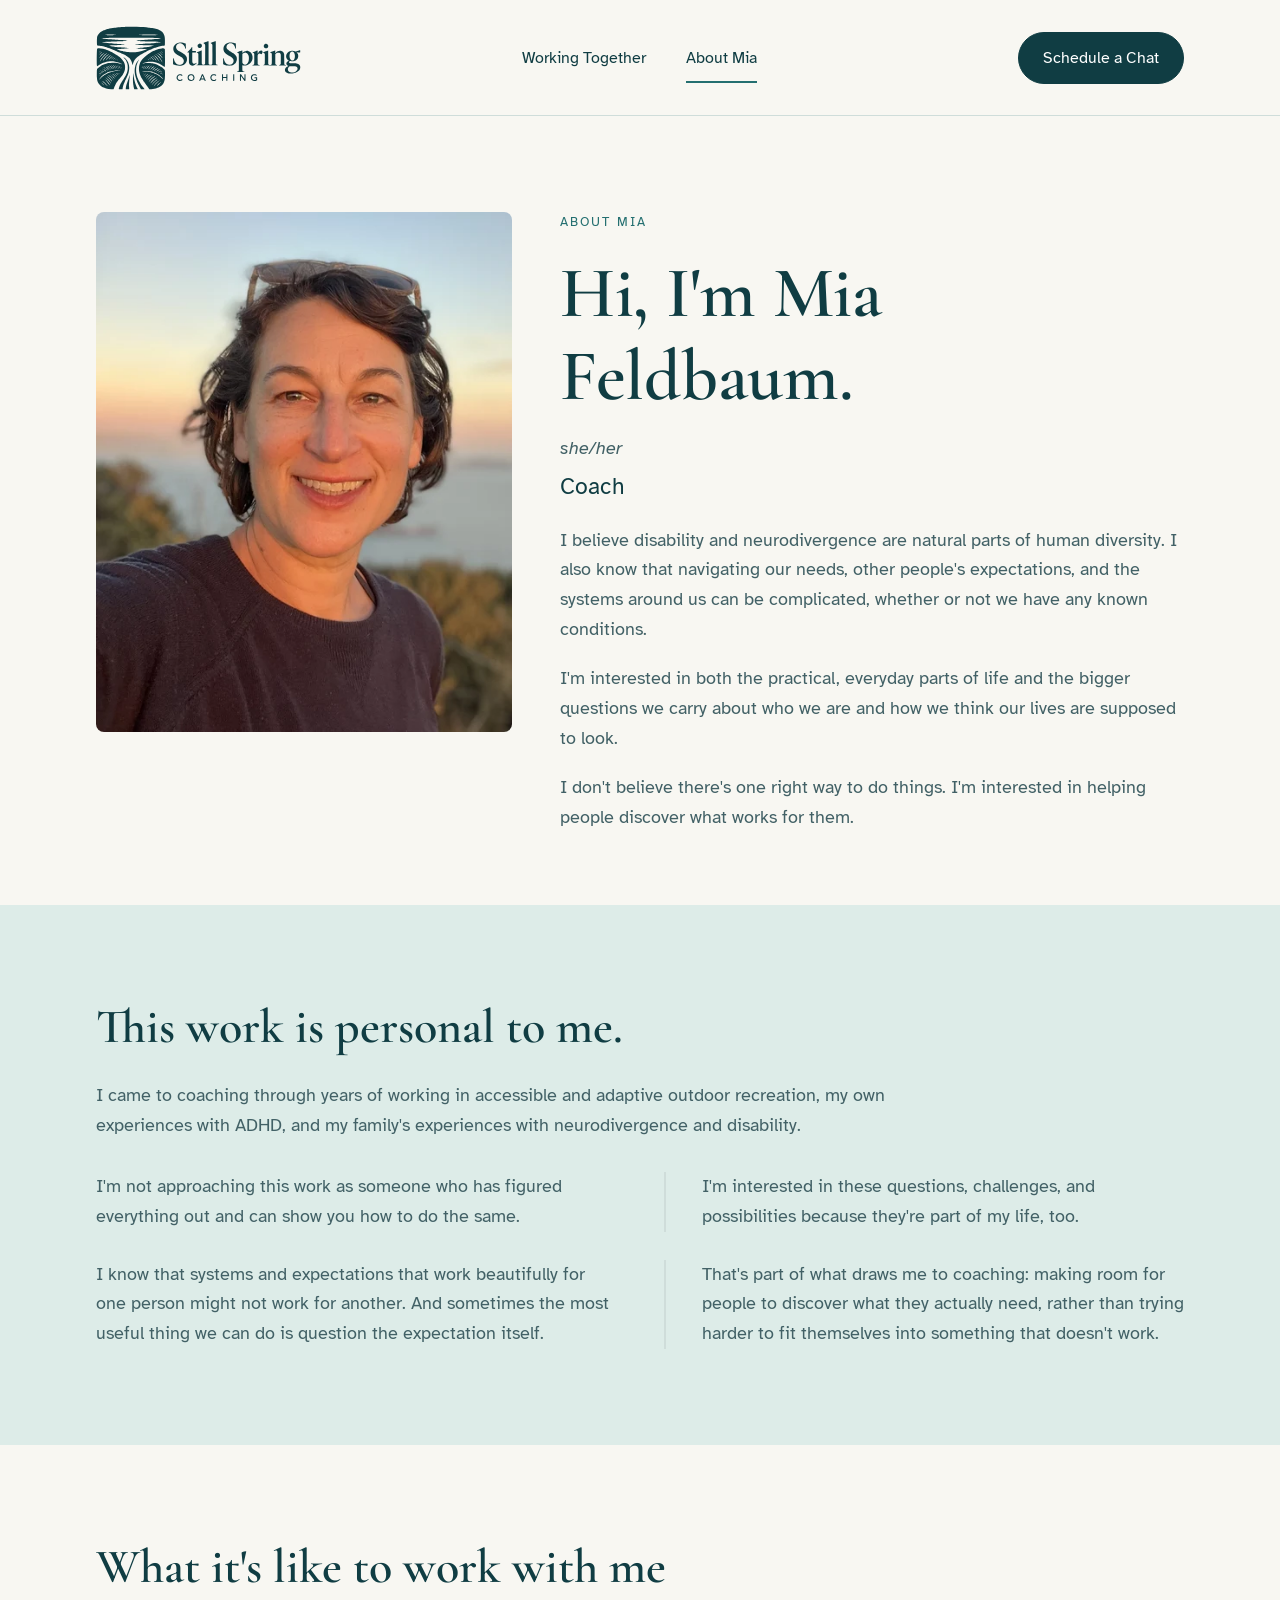
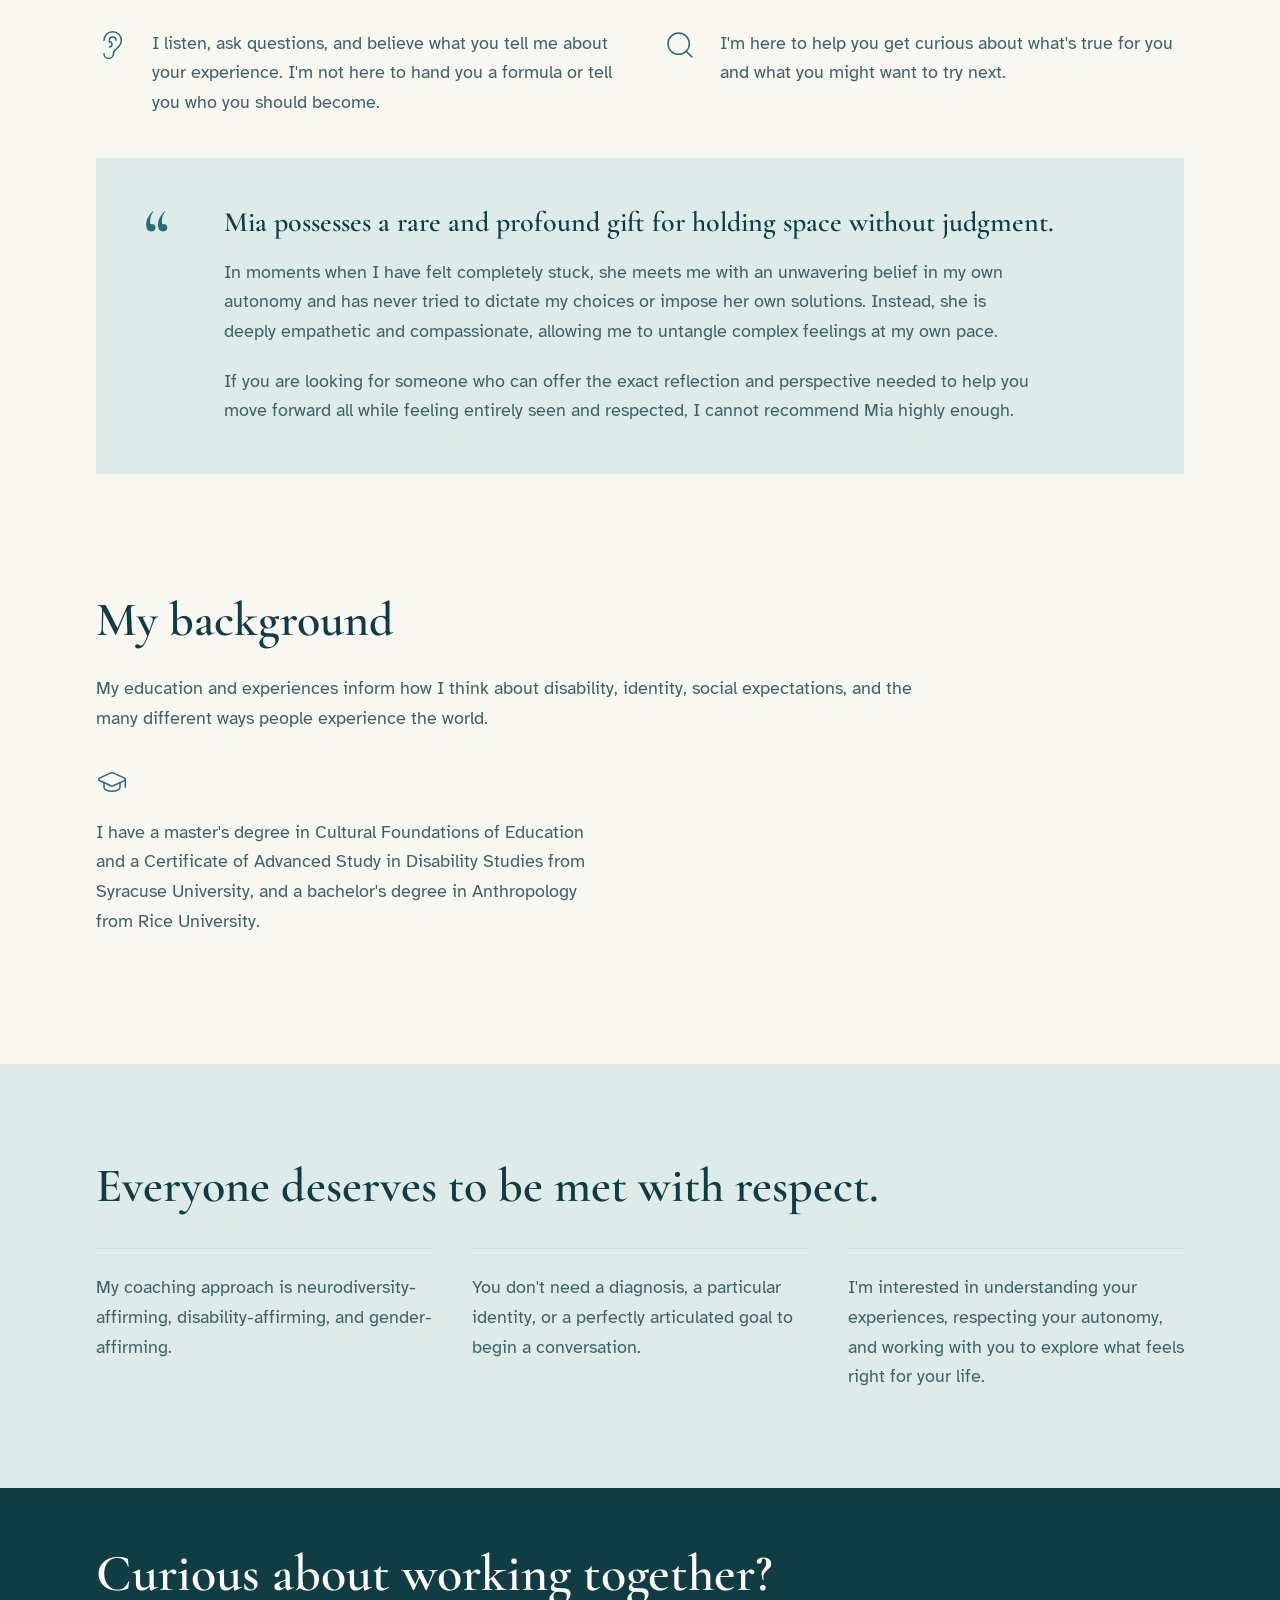
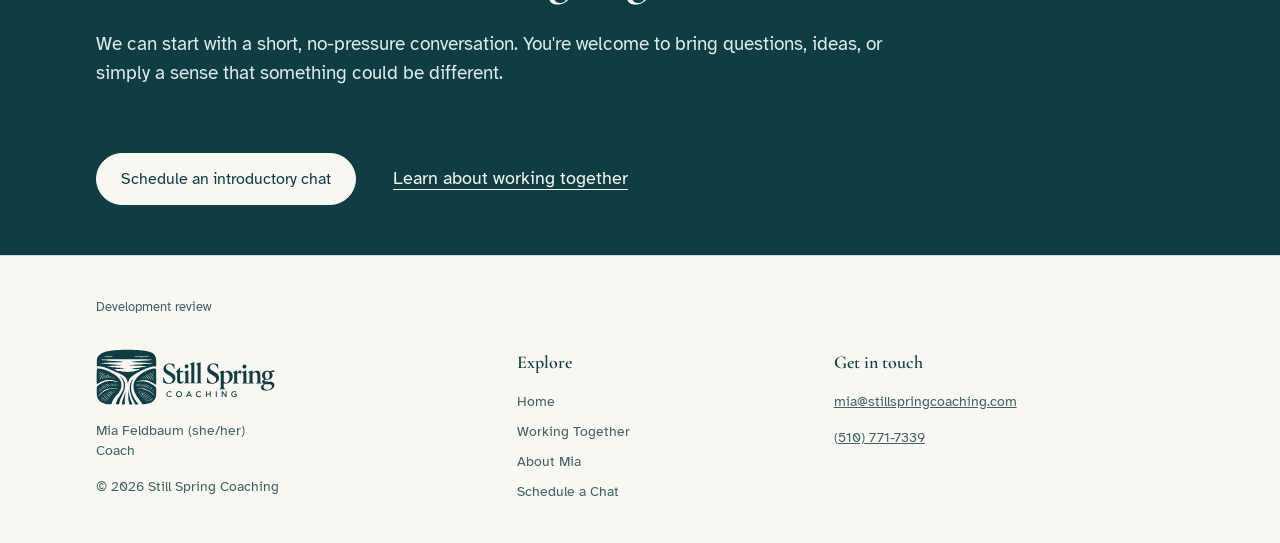
==== commit 7814a3dc: "feat(site): apply approved layouts, Cormorant headings, and Light Through Water hero Homepage - Ligh" ====
--- a/about.html
+++ b/about.html
@@ -9,21 +9,16 @@
 <link href="assets/brand/favicon.svg" rel="icon" type="image/svg+xml"/>
 <link href="assets/brand/monogram-32.png" rel="icon" sizes="32x32" type="image/png"/>
 <link href="assets/brand/apple-touch-icon-180.png" rel="apple-touch-icon"/>
-<link href="https://fonts.googleapis.com" rel="preconnect"/>
-<link crossorigin="" href="https://fonts.gstatic.com" rel="preconnect"/>
-<link href="https://fonts.googleapis.com/css2?family=Fraunces:ital,opsz,wght,SOFT,WONK@0,9..144,400,0,1&amp;display=swap" rel="stylesheet"/>
+
+
+
 <link href="css/tokens.css" rel="stylesheet"/>
 <link href="css/style.css" rel="stylesheet"/>
 <meta content="noindex, nofollow" name="robots"/></head><body><a class="skip-link" href="#main">Skip to content</a><header class="nav"><div class="container nav__inner"><a class="nav__logo" href="index.html"><img alt="Still Spring Coaching" height="64" src="assets/brand/stillspring-logo-horizontal.svg" width="205"/></a><nav aria-label="Primary"><ul class="nav__links" id="site-nav"><li class="mobile-only"><a href="index.html">Home</a></li><li class=""><a href="working-together.html">Working Together</a></li><li class=""><a aria-current="page" href="about.html">About Mia</a></li><li class="mobile-only"><a href="booking.html">Schedule a Chat</a></li></ul></nav><a class="btn btn-primary nav__cta" href="booking.html">Schedule a Chat</a><button aria-controls="site-nav" aria-expanded="false" aria-label="Menu" class="nav__toggle">Menu</button></div></header><main class="editorial-page" id="main"><section class="page-hero"><div class="container editorial-split about-intro"><img alt="Mia Feldbaum outdoors at sunset." class="mia-portrait" height="1000" sizes="(min-width: 1200px) 480px, (min-width: 768px) 40vw, 90vw" src="assets/img/mia-feldbaum-portrait-800.webp" srcset="assets/img/mia-feldbaum-portrait-480.webp 480w, assets/img/mia-feldbaum-portrait-800.webp 800w" width="800"/><div class="prose"><p class="eyebrow">ABOUT MIA</p><h1>Hi, I'm Mia Feldbaum.</h1><p class="pronouns"><em>she/her</em></p>
 <p class="descriptor">Coach</p>
 <p>I believe disability and neurodivergence are natural parts of human diversity. I also know that navigating our needs, other people's expectations, and the systems around us can be complicated, whether or not we have any known conditions.</p>
 <p>I'm interested in both the practical, everyday parts of life and the bigger questions we carry about who we are and how we think our lives are supposed to look.</p>
-<p>I don't believe there's one right way to do things. I'm interested in helping people discover what works for them.</p></div></div></section><section class="section section--raised"><div class="container editorial-copy personal-section"><h2>This work is personal to me.</h2>
-<div class="personal-intro"><img alt="" aria-hidden="true" class="topic-icon" height="32" src="assets/icons/route.svg" width="32"/><p>I came to coaching through years of working in accessible and adaptive outdoor recreation, my own experiences with ADHD, and my family's experiences with neurodivergence and disability.</p>
-<p>I'm not approaching this work as someone who has figured everything out and can show you how to do the same.</p><p>I'm interested in these questions, challenges, and possibilities because they're part of my life, too.</p></div><div class="reflection-columns"><p>I know that systems and expectations that work beautifully for one person might not work for another. And sometimes the most useful thing we can do is question the expectation itself.</p><p>That's part of what draws me to coaching: making room for people to discover what they actually need, rather than trying harder to fit themselves into something that doesn't work.</p></div></div></section><section class="section"><div class="container editorial-copy"><h2>What it's like to work with me</h2><div class="topic-grid experience-grid"><div class="topic-item"><img alt="" aria-hidden="true" class="topic-icon" height="32" src="assets/icons/ear.svg" width="32"/><p>I listen, ask questions, and believe what you tell me about your experience. I'm not here to hand you a formula or tell you who you should become.</p></div><div class="topic-item"><img alt="" aria-hidden="true" class="topic-icon" height="32" src="assets/icons/compass.svg" width="32"/><p>I'm here to help you get curious about what's true for you and what you might want to try next.</p></div></div>
-<blockquote class="testimonial quote-panel"><span aria-hidden="true" class="quote-mark">“</span><div class="quote-copy"><p class="quote-lead">Mia possesses a rare and profound gift for holding space without judgment.</p><p>In moments when I have felt completely stuck, she meets me with an unwavering belief in my own autonomy and has never tried to dictate my choices or impose her own solutions. Instead, she is deeply empathetic and compassionate, allowing me to untangle complex feelings at my own pace.</p><p>If you are looking for someone who can offer the exact reflection and perspective needed to help you move forward all while feeling entirely seen and respected, I cannot recommend Mia highly enough.</p></div></blockquote></div></section><section class="section"><div class="container editorial-copy"><h2>My background</h2><div class="background-grid"><div class="background-item"><img alt="" aria-hidden="true" class="topic-icon" height="32" src="assets/icons/graduation-cap.svg" width="32"/><p>I have a master's degree in Cultural Foundations of Education and a Certificate of Advanced Study in Disability Studies from Syracuse University, and a bachelor's degree in Anthropology from Rice University.</p></div><div class="background-item"><img alt="" aria-hidden="true" class="topic-icon" height="32" src="assets/icons/compass.svg" width="32"/><p>I'm also a certified California Naturalist and am currently completing coach training through The Coach Approach Training Institute. I've led wilderness trips for people with and without disabilities, served on a search and rescue team, and now serve on the board of BORP Adaptive Sports and Recreation, where I previously worked for years.</p></div></div>
-<p>My education and experiences inform how I think about disability, identity, social expectations, and the many different ways people experience the world.</p></div></section><section class="section section--alt"><div class="container editorial-copy"><h2>Everyone deserves to be met with respect.</h2><p>My coaching approach is neurodiversity-affirming, disability-affirming, and gender-affirming.</p>
-<p>You don't need a diagnosis, a particular identity, or a perfectly articulated goal to begin a conversation.</p>
-<p>I'm interested in understanding your experiences, respecting your autonomy, and working with you to explore what feels right for your life.</p></div></section><section class="section cta-banner is-inverse"><div class="container editorial-copy"><h2>Curious about working together?</h2><p>We can start with a short, no-pressure conversation. You're welcome to bring questions, ideas, or simply a sense that something could be different.</p>
+<p>I don't believe there's one right way to do things. I'm interested in helping people discover what works for them.</p></div></div></section><section class="section section--alt"><div class="container editorial-copy personal-section"><h2>This work is personal to me.</h2><p class="personal-lead">I came to coaching through years of working in accessible and adaptive outdoor recreation, my own experiences with ADHD, and my family's experiences with neurodivergence and disability.</p><div class="personal-grid"><p>I'm not approaching this work as someone who has figured everything out and can show you how to do the same.</p><p class="rule-left">I'm interested in these questions, challenges, and possibilities because they're part of my life, too.</p><p>I know that systems and expectations that work beautifully for one person might not work for another. And sometimes the most useful thing we can do is question the expectation itself.</p><p class="rule-left">That's part of what draws me to coaching: making room for people to discover what they actually need, rather than trying harder to fit themselves into something that doesn't work.</p></div></div></section><section class="section"><div class="container editorial-copy"><h2>What it's like to work with me</h2><div class="topic-grid experience-grid"><div class="topic-item"><img alt="" aria-hidden="true" class="topic-icon" height="32" src="assets/icons/ear.svg" width="32"/><p>I listen, ask questions, and believe what you tell me about your experience. I'm not here to hand you a formula or tell you who you should become.</p></div><div class="topic-item"><img alt="" aria-hidden="true" class="topic-icon" height="32" src="assets/icons/magnifier.svg" width="32"/><p>I'm here to help you get curious about what's true for you and what you might want to try next.</p></div></div>
+<blockquote class="testimonial quote-panel"><span aria-hidden="true" class="quote-mark">“</span><div class="quote-copy"><p class="quote-lead">Mia possesses a rare and profound gift for holding space without judgment.</p><p>In moments when I have felt completely stuck, she meets me with an unwavering belief in my own autonomy and has never tried to dictate my choices or impose her own solutions. Instead, she is deeply empathetic and compassionate, allowing me to untangle complex feelings at my own pace.</p><p>If you are looking for someone who can offer the exact reflection and perspective needed to help you move forward all while feeling entirely seen and respected, I cannot recommend Mia highly enough.</p></div></blockquote></div></section><section class="section"><div class="container editorial-copy"><h2>My background</h2><p>My education and experiences inform how I think about disability, identity, social expectations, and the many different ways people experience the world.</p><div class="background-grid"><div class="background-item"><img alt="" aria-hidden="true" class="topic-icon" height="32" src="assets/icons/graduation-cap.svg" width="32"/><p>I have a master's degree in Cultural Foundations of Education and a Certificate of Advanced Study in Disability Studies from Syracuse University, and a bachelor's degree in Anthropology from Rice University.</p></div></div></section><section class="section section--alt"><div class="container editorial-copy"><h2>Everyone deserves to be met with respect.</h2><div class="respect-grid"><div><p>My coaching approach is neurodiversity-affirming, disability-affirming, and gender-affirming.</p></div><div><p>You don't need a diagnosis, a particular identity, or a perfectly articulated goal to begin a conversation.</p></div><div><p>I'm interested in understanding your experiences, respecting your autonomy, and working with you to explore what feels right for your life.</p></div></div></div></section><section class="section cta-banner is-inverse"><div class="container editorial-copy"><h2>Curious about working together?</h2><p>We can start with a short, no-pressure conversation. You're welcome to bring questions, ideas, or simply a sense that something could be different.</p>
 <a class="btn btn-primary" href="booking.html">Schedule an introductory chat</a>
 <a class="cta-secondary" href="working-together.html">Learn about working together</a></div></section></main><footer class="footer"><div class="container review-notice">Development review</div><div class="container footer-grid"><div><a class="footer__logo" href="index.html"><img alt="Still Spring Coaching" height="64" src="assets/brand/stillspring-logo-horizontal.svg" width="205"/></a><p>Mia Feldbaum (she/her)<br/>Coach</p><p>© 2026 Still Spring Coaching</p></div><nav aria-label="Footer"><h2 class="footer-heading">Explore</h2><ul class="footer__links"><li><a href="index.html">Home</a></li><li><a href="working-together.html">Working Together</a></li><li><a href="about.html">About Mia</a></li><li><a href="booking.html">Schedule a Chat</a></li></ul></nav><div><h2 class="footer-heading">Get in touch</h2><p><a href="mailto:mia@stillspringcoaching.com">mia@stillspringcoaching.com</a></p><p><a href="tel:+15107717339">(510) 771-7339</a></p></div></div></footer><script src="js/main.js"></script></body></html>
--- a/css/tokens.css
+++ b/css/tokens.css
@@ -67,19 +67,19 @@
   --monogram-min: 32px;
   --measure-body: 65ch;
   --rail-width: 2px;
-  --font-display: "Fraunces", "Cormorant Garamond", Georgia, serif;
+  --font-display: "Cormorant Garamond", Georgia, serif;
   --font-sans: "Atkinson Hyperlegible", system-ui, -apple-system, "Segoe UI", sans-serif;
   --font-quote: "Cormorant Garamond", Georgia, serif;
 }
-.display-hero { font-family: var(--font-display); font-size: 72px; line-height: 83px; font-weight: 400; letter-spacing: -0.5px; }
-.display-hero-md { font-family: var(--font-display); font-size: 56px; line-height: 64px; font-weight: 400; letter-spacing: -0.4px; }
-.display-hero-sm { font-family: var(--font-display); font-size: 40px; line-height: 46px; font-weight: 400; letter-spacing: -0.3px; }
-.h2 { font-family: var(--font-display); font-size: 48px; line-height: 60px; font-weight: 400; }
-.h2-md { font-family: var(--font-display); font-size: 40px; line-height: 50px; font-weight: 400; }
-.h2-sm { font-family: var(--font-display); font-size: 32px; line-height: 40px; font-weight: 400; }
-.quote { font-family: var(--font-display); font-size: 38px; line-height: 47px; font-weight: 400; }
-.h3 { font-family: var(--font-display); font-size: 28px; line-height: 36px; font-weight: 400; }
-.numeral { font-family: var(--font-display); font-size: 33px; line-height: 42px; font-weight: 400; }
+.display-hero { font-family: var(--font-display); font-size: 72px; line-height: 83px; font-weight: 600; letter-spacing: -0.5px; }
+.display-hero-md { font-family: var(--font-display); font-size: 56px; line-height: 64px; font-weight: 600; letter-spacing: -0.4px; }
+.display-hero-sm { font-family: var(--font-display); font-size: 40px; line-height: 46px; font-weight: 600; letter-spacing: -0.3px; }
+.h2 { font-family: var(--font-display); font-size: 48px; line-height: 60px; font-weight: 600; }
+.h2-md { font-family: var(--font-display); font-size: 40px; line-height: 50px; font-weight: 600; }
+.h2-sm { font-family: var(--font-display); font-size: 32px; line-height: 40px; font-weight: 600; }
+.quote { font-family: var(--font-display); font-size: 38px; line-height: 47px; font-weight: 600; }
+.h3 { font-family: var(--font-display); font-size: 28px; line-height: 36px; font-weight: 600; }
+.numeral { font-family: var(--font-display); font-size: 33px; line-height: 42px; font-weight: 600; }
 .body-lead { font-family: var(--font-sans); font-size: 21px; line-height: 32px; font-weight: 400; }
 .body-lg { font-family: var(--font-sans); font-size: 19px; line-height: 29px; font-weight: 400; }
 .body { font-family: var(--font-sans); font-size: 17px; line-height: 26px; font-weight: 400; }
--- a/css/style.css
+++ b/css/style.css
@@ -2,14 +2,14 @@
 @font-face {
   font-family: "Atkinson Hyperlegible";
   src: url("../assets/fonts/atkinson-hyperlegible/atkinson-hyperlegible-latin-400-normal.woff2") format("woff2");
-  font-weight: 400;
+  font-weight: 600;
   font-style: normal;
   font-display: swap;
 }
 @font-face {
   font-family: "Atkinson Hyperlegible";
   src: url("../assets/fonts/atkinson-hyperlegible/atkinson-hyperlegible-latin-400-italic.woff2") format("woff2");
-  font-weight: 400;
+  font-weight: 600;
   font-style: italic;
   font-display: swap;
 }
@@ -24,6 +24,22 @@
   font-family: "Atkinson Hyperlegible";
   src: url("../assets/fonts/atkinson-hyperlegible/atkinson-hyperlegible-latin-700-italic.woff2") format("woff2");
   font-weight: 700;
+  font-style: italic;
+  font-display: swap;
+}
+
+/* Locally hosted Cormorant Garamond SemiBold (600) for headings; SIL OFL license in assets/fonts/. */
+@font-face {
+  font-family: "Cormorant Garamond";
+  src: url("../assets/fonts/cormorant-garamond/cormorant-garamond-latin-600-normal.woff2") format("woff2");
+  font-weight: 600;
+  font-style: normal;
+  font-display: swap;
+}
+@font-face {
+  font-family: "Cormorant Garamond";
+  src: url("../assets/fonts/cormorant-garamond/cormorant-garamond-latin-600-italic.woff2") format("woff2");
+  font-weight: 600;
   font-style: italic;
   font-display: swap;
 }
@@ -92,10 +108,9 @@
 /* ── Typography ─────────────────────────────────────── */
 h1, h2, h3, h4, h5, h6 {
   font-family: var(--font-display);
-  font-weight: 400;
+  font-weight: 600;
   color: var(--text-strong);
-  font-variation-settings: "SOFT" 0, "WONK" 1;
-}
+  }
 h2 { font-size: 32px; line-height: 40px; }
 h3 { font-size: 28px; line-height: 36px; }
 @media (min-width: 768px) {
@@ -272,8 +287,7 @@
 }
 .hero__title {
   font-family: var(--font-display);
-  font-weight: 400;
-  font-variation-settings: "SOFT" 0, "WONK" 1;
+  font-weight: 600;
   font-size: 40px;
   line-height: 46px;
   letter-spacing: -0.3px;
@@ -338,8 +352,7 @@
 }
 .page-hero h1 {
   font-family: var(--font-display);
-  font-weight: 400;
-  font-variation-settings: "SOFT" 0, "WONK" 1;
+  font-weight: 600;
   font-size: 40px;
   line-height: 46px;
   letter-spacing: -0.3px;
@@ -368,8 +381,7 @@
   font-family: var(--font-display);
   font-size: 33px;
   line-height: 42px;
-  font-weight: 400;
-  font-variation-settings: "SOFT" 0, "WONK" 1;
+  font-weight: 600;
   color: var(--text-accent);
   margin-bottom: 8px;
 }
@@ -421,8 +433,7 @@
   font-family: var(--font-display);
   font-size: 28px;
   line-height: 36px;
-  font-weight: 400;
-  font-variation-settings: "SOFT" 0, "WONK" 1;
+  font-weight: 600;
   color: var(--text-strong);
   font-style: normal;
   border-left: 3px solid var(--teal);
@@ -577,8 +588,8 @@
 .meet__inner { display: grid; gap: 40px; }
 .meet__portrait { margin: 0; background: var(--surface-page); border-radius: var(--radius-md); padding: 20px; }
 .meet__portrait-inner { position: relative; background: var(--surface-alt); border-radius: var(--radius-sm); padding: 24px 24px 28px; min-height: 300px; display: flex; flex-direction: column; }
-.meet__qmark { font: 500 80px/84px "Cormorant Garamond", Georgia, serif; color: var(--teal); }
-.meet__quote { font-family: var(--font-display); font-variation-settings: "SOFT" 0, "WONK" 1; font-weight: 400; font-size: 30px; line-height: 38px; color: var(--text-strong); margin: 8px 0 24px; }
+.meet__qmark { font: 600 80px/84px "Cormorant Garamond", Georgia, serif; color: var(--teal); }
+.meet__quote { font-family: var(--font-display); font-weight: 600; font-size: 30px; line-height: 38px; color: var(--text-strong); margin: 8px 0 24px; }
 .meet__label { margin-top: auto; font: 500 13px/20px var(--font-sans); letter-spacing: 1px; text-transform: uppercase; color: var(--text-body); }
 .meet__text h2 { margin-top: 20px; }
 .meet__lead { font-size: 19px; line-height: 29px; margin-top: 24px; max-width: 625px; }
@@ -647,10 +658,7 @@
 /* Header total 116px (115px inner + 1px border) */
 @media (min-width: 1200px) { .nav__inner { min-height: 115px; } }
 
-/* ═══ Hero background (fitted to the Figma export of the hero at 1440) ═══
-   Requires --hero-ground token in tokens.css. Replaces the old 92% scrim approach.
-   1200–1439: image at 254px left offset, clipped right so leaves stay clear of headline.
-   1440+: image is right-aligned. */
+/* Hero ground colour (desktop); the photograph is set in the approved layout batch below. */
 @media (min-width: 1200px) {
   .hero {
     position: relative;
@@ -662,18 +670,8 @@
     content: "";
     position: absolute;
     z-index: -1;
-    inset: auto;
-    top: 0; bottom: 0; left: 254px; right: auto;
-    width: auto;
-    aspect-ratio: 1672 / 941;
-    background:
-      linear-gradient(90deg, rgb(245 245 245 / 1) -8.3%, rgb(245 245 245 / 0) 81.1%),
-      url(../assets/img/hero-background-1672.webp) center / cover no-repeat;
   }
   .hero__title { letter-spacing: 0; }
-}
-@media (min-width: 1440px) {
-  .hero::before { left: auto; right: 0; max-width: 100%; }
 }
 
 /* Approved four-page content, November 2026. */
@@ -687,7 +685,7 @@
 .hero .btn { margin-top: 32px; }
 .recognition { display: grid; gap: 28px; margin-top: 36px; }
 .recognition > div { border-top: 1px solid var(--rule); padding-top: 24px; }
-.recognition h3 { font: 400 20px/1.4 var(--font-display); }
+.recognition h3 { font: 600 20px/1.4 var(--font-display); }
 .recognition p { margin-top: 12px; }
 .editorial-split { display: grid; gap: 36px; align-items: start; }
 .nature-detail { width: 100%; height: auto; aspect-ratio: 4/3; object-fit: cover; border-radius: 48% 48% 6px 6px; }
@@ -710,7 +708,7 @@
 .footer-grid p { margin-top: 16px; }
 .footer-grid a { overflow-wrap: anywhere; }
 .footer-grid .footer__links { flex-direction: column; gap: 10px; margin-top: 16px; align-items: start; }
-.footer-heading { font: 400 18px/1.5 var(--font-display); }
+.footer-heading { font: 600 18px/1.5 var(--font-display); }
 .review-notice { font-size: 13px; margin-bottom: 32px; }
 .cta-banner p { color: var(--mist); }
 .cta-banner .btn { background: var(--cream); color: var(--ink); border-color: var(--cream); }
@@ -763,16 +761,16 @@
 .intro-columns p, .reflection-columns p { margin-top: 0 !important; }
 .expectations-grid h2 { display: flex; align-items: center; gap: 20px; }
 .cost { padding: 0; }
-.rate { font: 400 38px/1.3 var(--font-display); color: var(--ink); }
+.rate { font: 600 38px/1.3 var(--font-display); color: var(--ink); }
 .personal-intro { display: grid; grid-template-columns: 32px minmax(0,1fr); column-gap: 24px; margin-top: 32px; }
 .personal-intro > .topic-icon { grid-column: 1; grid-row: 1 / 4; }
 .personal-intro > p { grid-column: 2; margin-top: 0; }
 .personal-intro > p + p { margin-top: 20px; }
 .reflection-columns { margin-top: 40px; }
 .quote-panel { background: var(--mist); border: 0; padding: 32px 24px; margin: 40px 0 0; display: grid; grid-template-columns: 1fr; gap: 8px; }
-.quote-panel .quote-mark { font: 400 72px/.8 var(--font-display); color: var(--teal); }
+.quote-panel .quote-mark { font: 600 72px/.8 var(--font-display); color: var(--teal); }
 .quote-panel p { font: 400 18px/1.65 var(--font-sans); max-width: 68ch; margin: 20px 0 0; }
-.quote-panel .quote-lead { font: 400 28px/1.3 var(--font-display); color: var(--ink); margin-top: 0; }
+.quote-panel .quote-lead { font: 600 28px/1.3 var(--font-display); color: var(--ink); margin-top: 0; }
 .background-grid { margin: 32px 0; }
 .background-item p { margin-top: 20px; }
 .about-intro .prose { min-width: 0; }
@@ -824,3 +822,69 @@
  .quote-panel { padding: 24px 16px; }
  .quote-panel .quote-lead { font-size: 25px; }
 }
+
+/* ═══ Approved layout batch (Nov 2026): desktop type scale, homepage hero, page layouts ═══ */
+.hero__title em { font-style: italic; font-weight: 600; }
+.intro-columns { grid-template-columns: 1fr; }
+.intro-columns p { max-width: 68ch; }
+.personal-lead { margin-top: 20px; }
+.personal-grid { display: grid; gap: 28px 48px; margin-top: 32px; }
+.personal-grid > p, .personal-grid > p + p { margin-top: 0; }
+.personal-grid .rule-left { border-left: 2px solid var(--rule); padding-left: 36px; }
+.respect-grid { display: grid; gap: 32px; margin-top: 36px; }
+.respect-grid > div { border-top: 1px solid var(--rule); padding-top: 24px; }
+.respect-grid p { margin: 0; }
+@media (min-width: 768px) {
+  .personal-grid { grid-template-columns: repeat(2, minmax(0, 1fr)); }
+}
+@media (min-width: 1024px) {
+  .respect-grid { grid-template-columns: repeat(3, minmax(0, 1fr)); gap: 40px; }
+}
+.contact-split { display: grid; gap: 48px; }
+.split-col h2 { margin-bottom: 20px; }
+.split-col h3 { font-size: 28px; line-height: 32px; margin: 0 0 20px; }
+.split-col p + p { margin-top: 20px; }
+@media (min-width: 1024px) {
+  .contact-split { grid-template-columns: repeat(2, minmax(0, 1fr)); gap: 0; }
+  .split-col--rule { border-left: 1px solid var(--rule); padding-left: 64px; }
+}
+.faq-section details { border-bottom: 1px solid var(--rule); padding: 20px 0; }
+.faq-section summary {
+  position: relative;
+  list-style: none;
+  min-height: 48px;
+  padding: 8px 0 8px 28px;
+  color: var(--white);
+  font-weight: 400;
+  cursor: pointer;
+}
+.faq-section summary::-webkit-details-marker { display: none; }
+.faq-section summary::before {
+  content: "\25B8";
+  position: absolute;
+  left: 0;
+  top: 8px;
+  transition: transform var(--transition);
+}
+.faq-section details[open] summary::before { transform: rotate(90deg); }
+.faq-section details p { color: var(--white); margin: 12px 0 0 28px; max-width: 68ch; }
+@media (min-width: 1200px) {
+  .hero { min-height: 560px; padding-block: 80px 0; }
+  .hero__title { font-size: 84px; line-height: 84px; }
+  .hero::before {
+    top: 0; bottom: auto; left: auto; right: 0;
+    width: 995px; height: 560px; aspect-ratio: auto;
+    background:
+      linear-gradient(90deg, rgb(245 245 245 / 1) -8.3%, rgb(245 245 245 / 0) 81.1%),
+      url(../assets/img/hero-light-through-water-1844.webp) center / cover no-repeat;
+  }
+  .editorial-page h2 { font-size: 48px; line-height: 52px; }
+  .recognition-section h2 { font-size: 49px; line-height: 54px; }
+  #working-together h2, #how-i-can-help h2 { font-size: 48px; line-height: 52px; }
+  .heading-split h2 { font-size: 44px; line-height: 48px; }
+  .cta-banner h2 { font-size: 52px; line-height: 56px; }
+  h3 { font-size: 28px; line-height: 32px; }
+  .recognition h3 { font-size: 26px; line-height: 30px; }
+  .rate { font-size: 38px; line-height: 42px; }
+  .quote-panel .quote-lead { font-size: 28px; line-height: 32px; }
+}
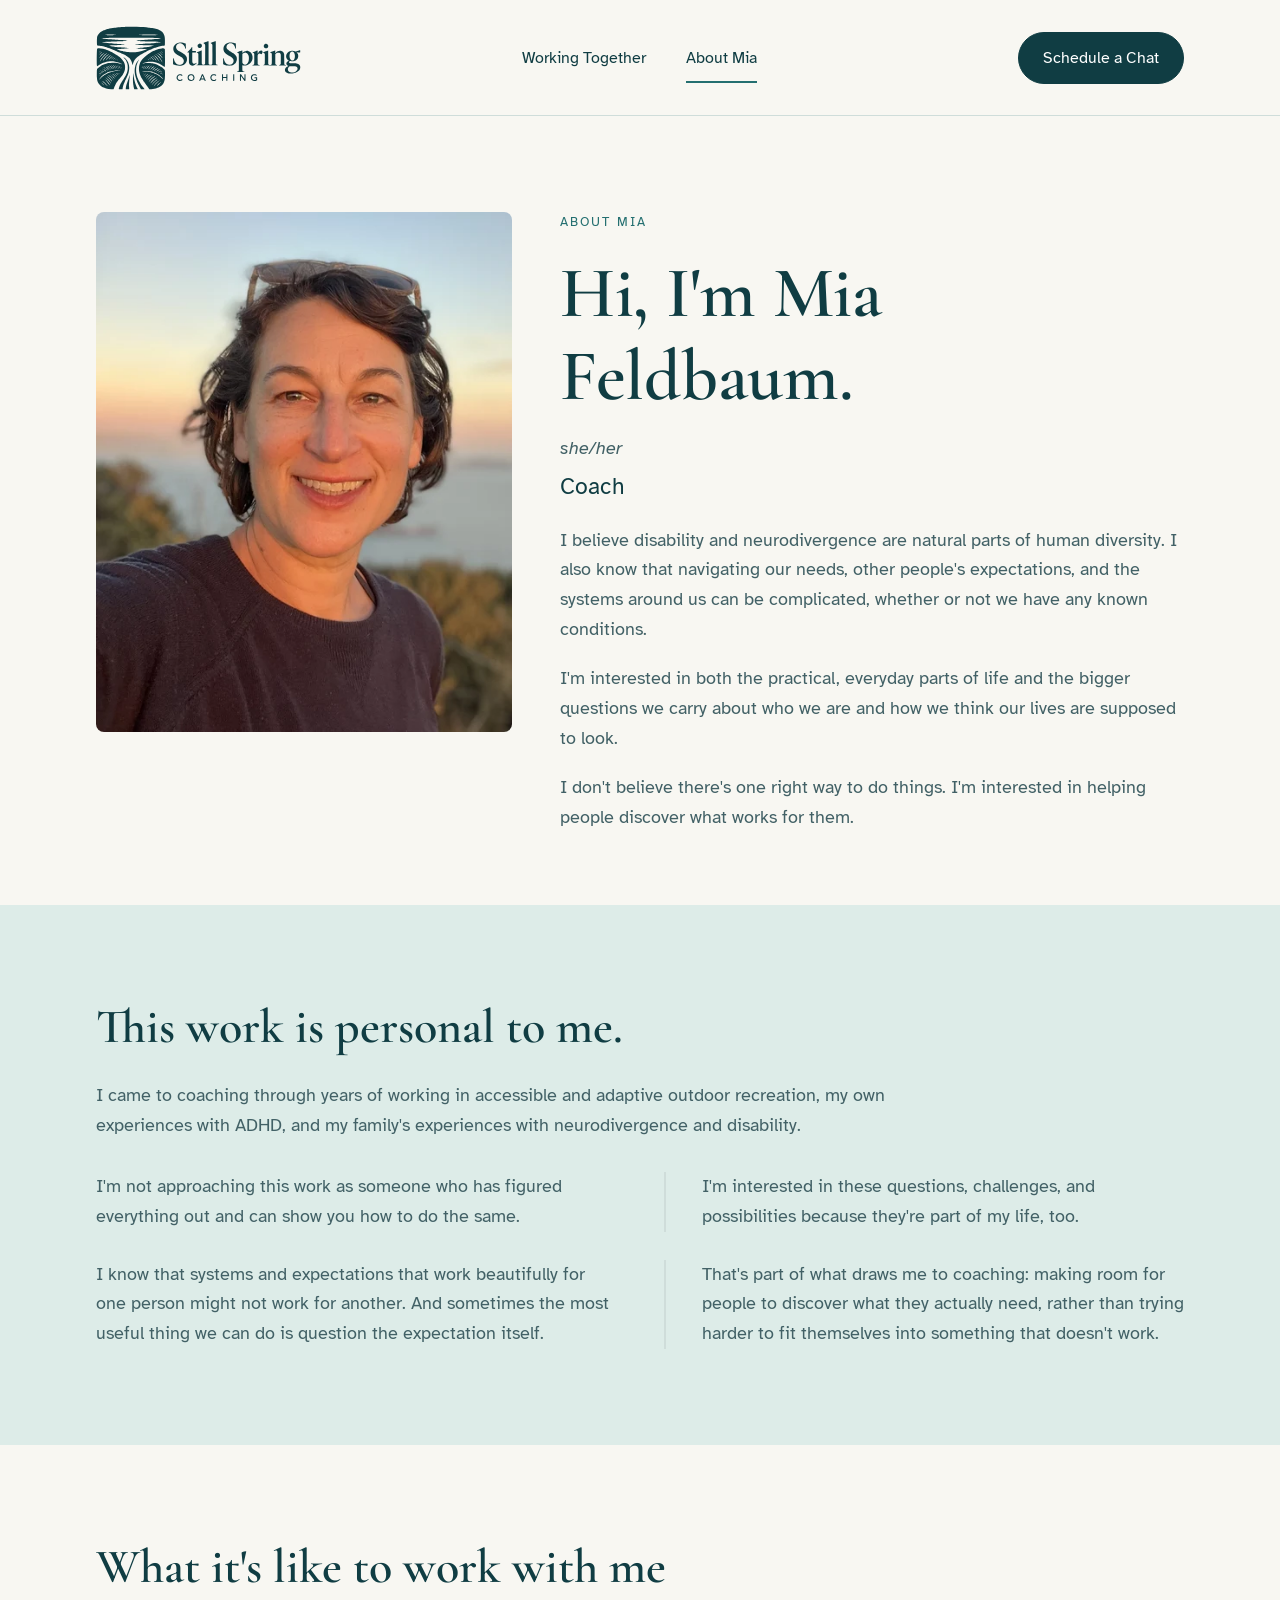
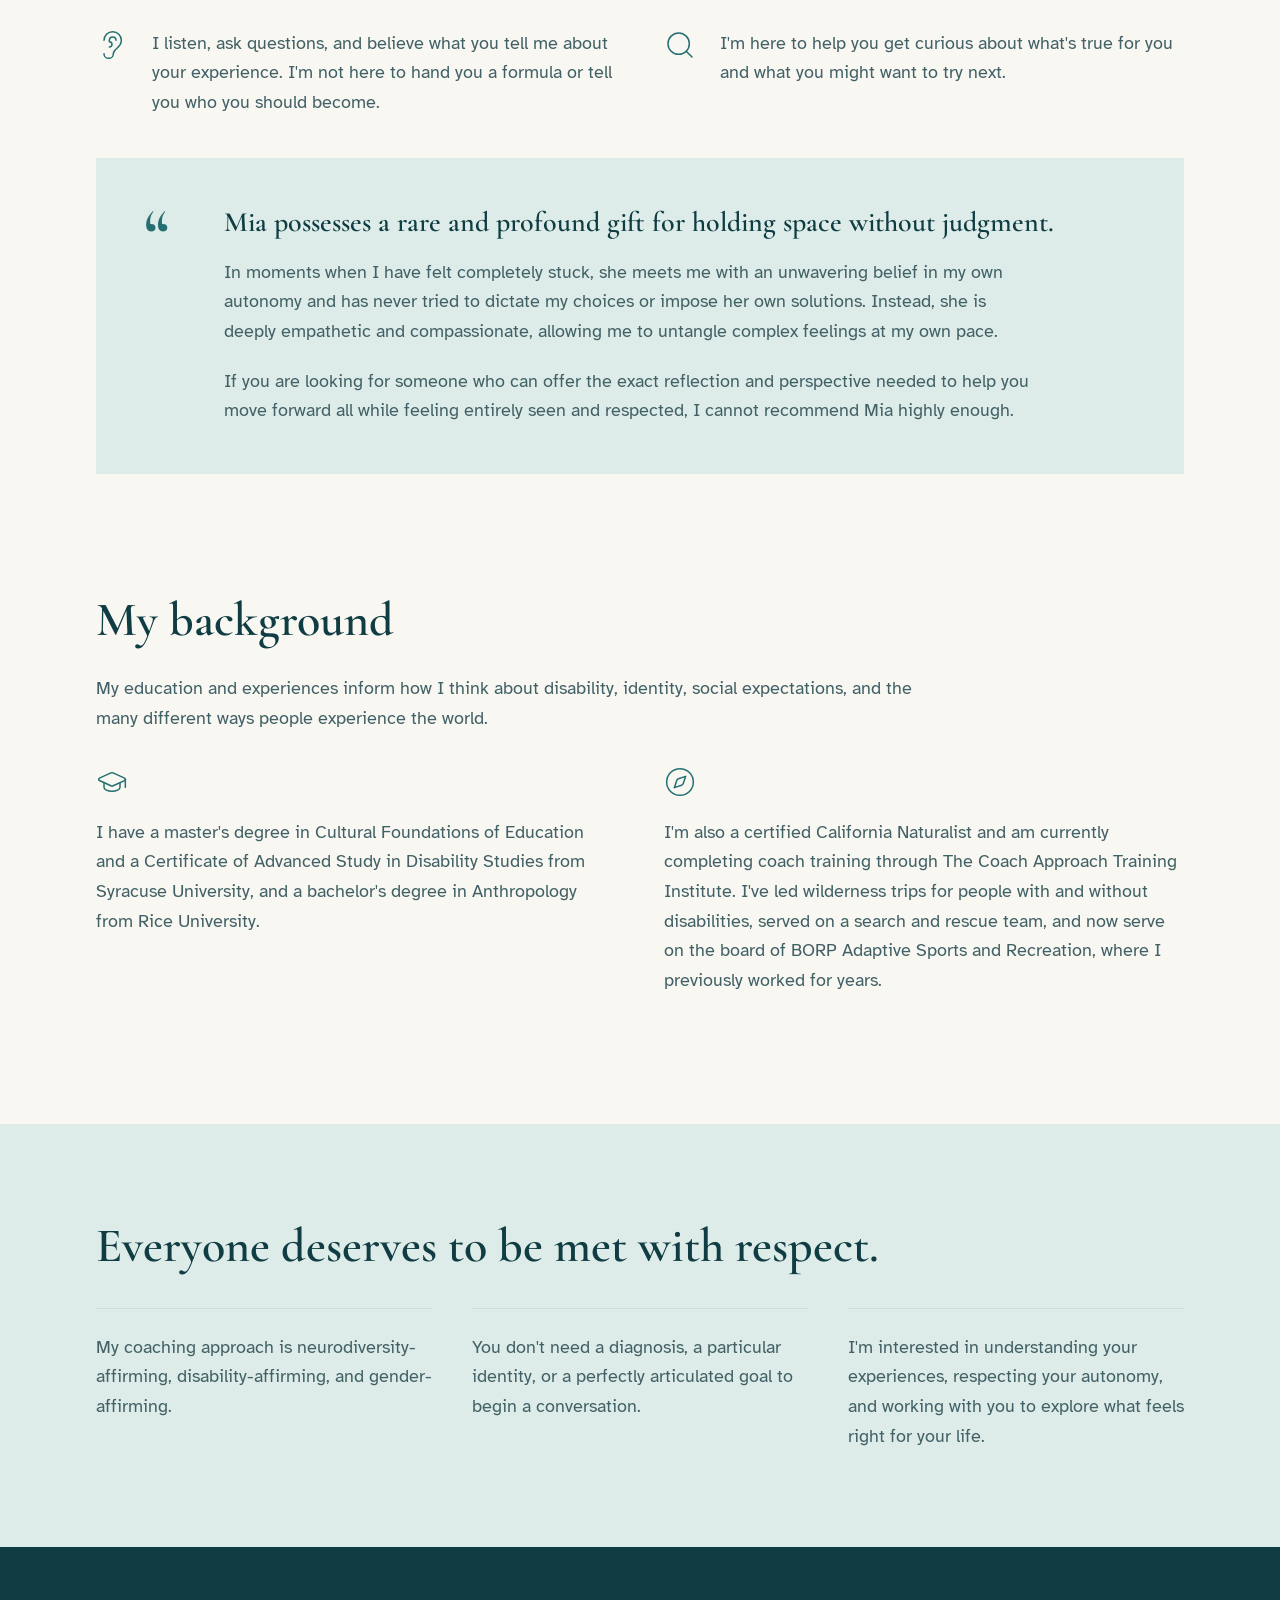
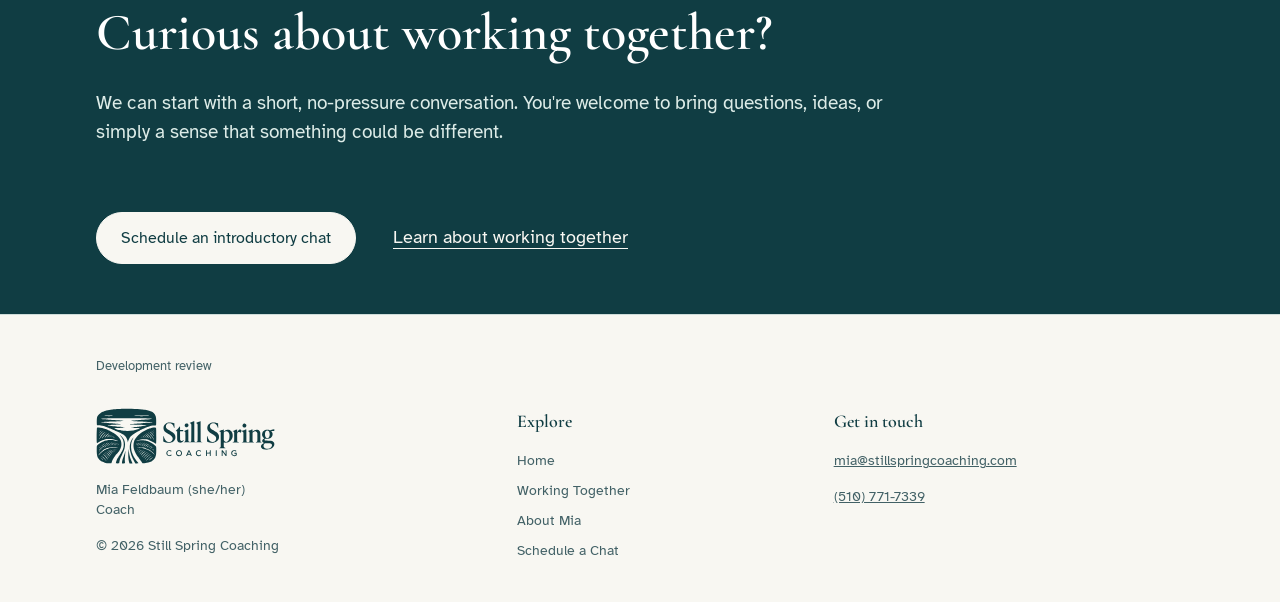
==== commit 08f91143: "fix(about): restore second My background item The approved layout restructure dropped the compass it" ====
--- a/about.html
+++ b/about.html
@@ -19,6 +19,6 @@
 <p>I believe disability and neurodivergence are natural parts of human diversity. I also know that navigating our needs, other people's expectations, and the systems around us can be complicated, whether or not we have any known conditions.</p>
 <p>I'm interested in both the practical, everyday parts of life and the bigger questions we carry about who we are and how we think our lives are supposed to look.</p>
 <p>I don't believe there's one right way to do things. I'm interested in helping people discover what works for them.</p></div></div></section><section class="section section--alt"><div class="container editorial-copy personal-section"><h2>This work is personal to me.</h2><p class="personal-lead">I came to coaching through years of working in accessible and adaptive outdoor recreation, my own experiences with ADHD, and my family's experiences with neurodivergence and disability.</p><div class="personal-grid"><p>I'm not approaching this work as someone who has figured everything out and can show you how to do the same.</p><p class="rule-left">I'm interested in these questions, challenges, and possibilities because they're part of my life, too.</p><p>I know that systems and expectations that work beautifully for one person might not work for another. And sometimes the most useful thing we can do is question the expectation itself.</p><p class="rule-left">That's part of what draws me to coaching: making room for people to discover what they actually need, rather than trying harder to fit themselves into something that doesn't work.</p></div></div></section><section class="section"><div class="container editorial-copy"><h2>What it's like to work with me</h2><div class="topic-grid experience-grid"><div class="topic-item"><img alt="" aria-hidden="true" class="topic-icon" height="32" src="assets/icons/ear.svg" width="32"/><p>I listen, ask questions, and believe what you tell me about your experience. I'm not here to hand you a formula or tell you who you should become.</p></div><div class="topic-item"><img alt="" aria-hidden="true" class="topic-icon" height="32" src="assets/icons/magnifier.svg" width="32"/><p>I'm here to help you get curious about what's true for you and what you might want to try next.</p></div></div>
-<blockquote class="testimonial quote-panel"><span aria-hidden="true" class="quote-mark">“</span><div class="quote-copy"><p class="quote-lead">Mia possesses a rare and profound gift for holding space without judgment.</p><p>In moments when I have felt completely stuck, she meets me with an unwavering belief in my own autonomy and has never tried to dictate my choices or impose her own solutions. Instead, she is deeply empathetic and compassionate, allowing me to untangle complex feelings at my own pace.</p><p>If you are looking for someone who can offer the exact reflection and perspective needed to help you move forward all while feeling entirely seen and respected, I cannot recommend Mia highly enough.</p></div></blockquote></div></section><section class="section"><div class="container editorial-copy"><h2>My background</h2><p>My education and experiences inform how I think about disability, identity, social expectations, and the many different ways people experience the world.</p><div class="background-grid"><div class="background-item"><img alt="" aria-hidden="true" class="topic-icon" height="32" src="assets/icons/graduation-cap.svg" width="32"/><p>I have a master's degree in Cultural Foundations of Education and a Certificate of Advanced Study in Disability Studies from Syracuse University, and a bachelor's degree in Anthropology from Rice University.</p></div></div></section><section class="section section--alt"><div class="container editorial-copy"><h2>Everyone deserves to be met with respect.</h2><div class="respect-grid"><div><p>My coaching approach is neurodiversity-affirming, disability-affirming, and gender-affirming.</p></div><div><p>You don't need a diagnosis, a particular identity, or a perfectly articulated goal to begin a conversation.</p></div><div><p>I'm interested in understanding your experiences, respecting your autonomy, and working with you to explore what feels right for your life.</p></div></div></div></section><section class="section cta-banner is-inverse"><div class="container editorial-copy"><h2>Curious about working together?</h2><p>We can start with a short, no-pressure conversation. You're welcome to bring questions, ideas, or simply a sense that something could be different.</p>
+<blockquote class="testimonial quote-panel"><span aria-hidden="true" class="quote-mark">“</span><div class="quote-copy"><p class="quote-lead">Mia possesses a rare and profound gift for holding space without judgment.</p><p>In moments when I have felt completely stuck, she meets me with an unwavering belief in my own autonomy and has never tried to dictate my choices or impose her own solutions. Instead, she is deeply empathetic and compassionate, allowing me to untangle complex feelings at my own pace.</p><p>If you are looking for someone who can offer the exact reflection and perspective needed to help you move forward all while feeling entirely seen and respected, I cannot recommend Mia highly enough.</p></div></blockquote></div></section><section class="section"><div class="container editorial-copy"><h2>My background</h2><p>My education and experiences inform how I think about disability, identity, social expectations, and the many different ways people experience the world.</p><div class="background-grid"><div class="background-item"><img alt="" aria-hidden="true" class="topic-icon" height="32" src="assets/icons/graduation-cap.svg" width="32"/><p>I have a master's degree in Cultural Foundations of Education and a Certificate of Advanced Study in Disability Studies from Syracuse University, and a bachelor's degree in Anthropology from Rice University.</p></div><div class="background-item"><img alt="" aria-hidden="true" class="topic-icon" height="32" src="assets/icons/compass.svg" width="32"/><p>I'm also a certified California Naturalist and am currently completing coach training through The Coach Approach Training Institute. I've led wilderness trips for people with and without disabilities, served on a search and rescue team, and now serve on the board of BORP Adaptive Sports and Recreation, where I previously worked for years.</p></div></div></section><section class="section section--alt"><div class="container editorial-copy"><h2>Everyone deserves to be met with respect.</h2><div class="respect-grid"><div><p>My coaching approach is neurodiversity-affirming, disability-affirming, and gender-affirming.</p></div><div><p>You don't need a diagnosis, a particular identity, or a perfectly articulated goal to begin a conversation.</p></div><div><p>I'm interested in understanding your experiences, respecting your autonomy, and working with you to explore what feels right for your life.</p></div></div></div></section><section class="section cta-banner is-inverse"><div class="container editorial-copy"><h2>Curious about working together?</h2><p>We can start with a short, no-pressure conversation. You're welcome to bring questions, ideas, or simply a sense that something could be different.</p>
 <a class="btn btn-primary" href="booking.html">Schedule an introductory chat</a>
 <a class="cta-secondary" href="working-together.html">Learn about working together</a></div></section></main><footer class="footer"><div class="container review-notice">Development review</div><div class="container footer-grid"><div><a class="footer__logo" href="index.html"><img alt="Still Spring Coaching" height="64" src="assets/brand/stillspring-logo-horizontal.svg" width="205"/></a><p>Mia Feldbaum (she/her)<br/>Coach</p><p>© 2026 Still Spring Coaching</p></div><nav aria-label="Footer"><h2 class="footer-heading">Explore</h2><ul class="footer__links"><li><a href="index.html">Home</a></li><li><a href="working-together.html">Working Together</a></li><li><a href="about.html">About Mia</a></li><li><a href="booking.html">Schedule a Chat</a></li></ul></nav><div><h2 class="footer-heading">Get in touch</h2><p><a href="mailto:mia@stillspringcoaching.com">mia@stillspringcoaching.com</a></p><p><a href="tel:+15107717339">(510) 771-7339</a></p></div></div></footer><script src="js/main.js"></script></body></html>
--- a/css/style.css
+++ b/css/style.css
@@ -825,6 +825,7 @@
 
 /* ═══ Approved layout batch (Nov 2026): desktop type scale, homepage hero, page layouts ═══ */
 .hero__title em { font-style: italic; font-weight: 600; }
+.hero__title { text-wrap: balance; }
 .intro-columns { grid-template-columns: 1fr; }
 .intro-columns p { max-width: 68ch; }
 .personal-lead { margin-top: 20px; }
@@ -875,7 +876,7 @@
     top: 0; bottom: auto; left: auto; right: 0;
     width: 995px; height: 560px; aspect-ratio: auto;
     background:
-      linear-gradient(90deg, rgb(245 245 245 / 1) -8.3%, rgb(245 245 245 / 0) 81.1%),
+      linear-gradient(90deg, rgb(245 245 245 / 1) 0%, rgb(245 245 245 / 0) 81.1%),
       url(../assets/img/hero-light-through-water-1844.webp) center / cover no-repeat;
   }
   .editorial-page h2 { font-size: 48px; line-height: 52px; }
@@ -888,3 +889,30 @@
   .rate { font-size: 38px; line-height: 42px; }
   .quote-panel .quote-lead { font-size: 28px; line-height: 32px; }
 }
+
+/* ═══ Pass 2: Working Together matches the approved frame (139:2) ═══ */
+.editorial-page > .page-hero.wt-hero { background: var(--mist); }
+.wt-hero__inner { display: grid; gap: 40px; align-items: center; }
+.wt-hero__media { margin: 0; }
+.wt-hero__media img { width: 100%; height: auto; aspect-ratio: 556 / 416; object-fit: cover; border-radius: 8px; }
+.wt-hero__copy h1 { font-size: 40px; line-height: 46px; }
+.wt-hero__copy .intro-columns { gap: 16px; margin-top: 24px; }
+.editorial-page > .wt-diagnosis { background: var(--white); }
+.ct-scope { display: grid; gap: 16px; max-width: 816px; }
+.ct-scope p { margin: 0; }
+.ct-columns { display: grid; gap: 40px; margin-top: 48px; }
+.ct-col { display: grid; gap: 18px; align-content: start; }
+.ct-col img { width: 100%; height: 176px; object-fit: cover; border-radius: 4px; }
+.ct-col p { margin: 0; }
+@media (min-width: 768px) {
+  .wt-hero__copy h1 { font-size: 56px; line-height: 64px; }
+}
+@media (min-width: 1024px) {
+  .ct-columns { grid-template-columns: repeat(3, minmax(0, 1fr)); }
+}
+@media (min-width: 1200px) {
+  .wt-hero__inner { grid-template-columns: minmax(0, 620px) 556px; gap: 72px; }
+  .wt-hero__copy h1 { font-size: 72px; line-height: 76px; }
+  .wt-hero__media img { width: 556px; height: 416px; aspect-ratio: auto; }
+  .coaching-therapy h2 { font-size: 44px; line-height: 48px; }
+}
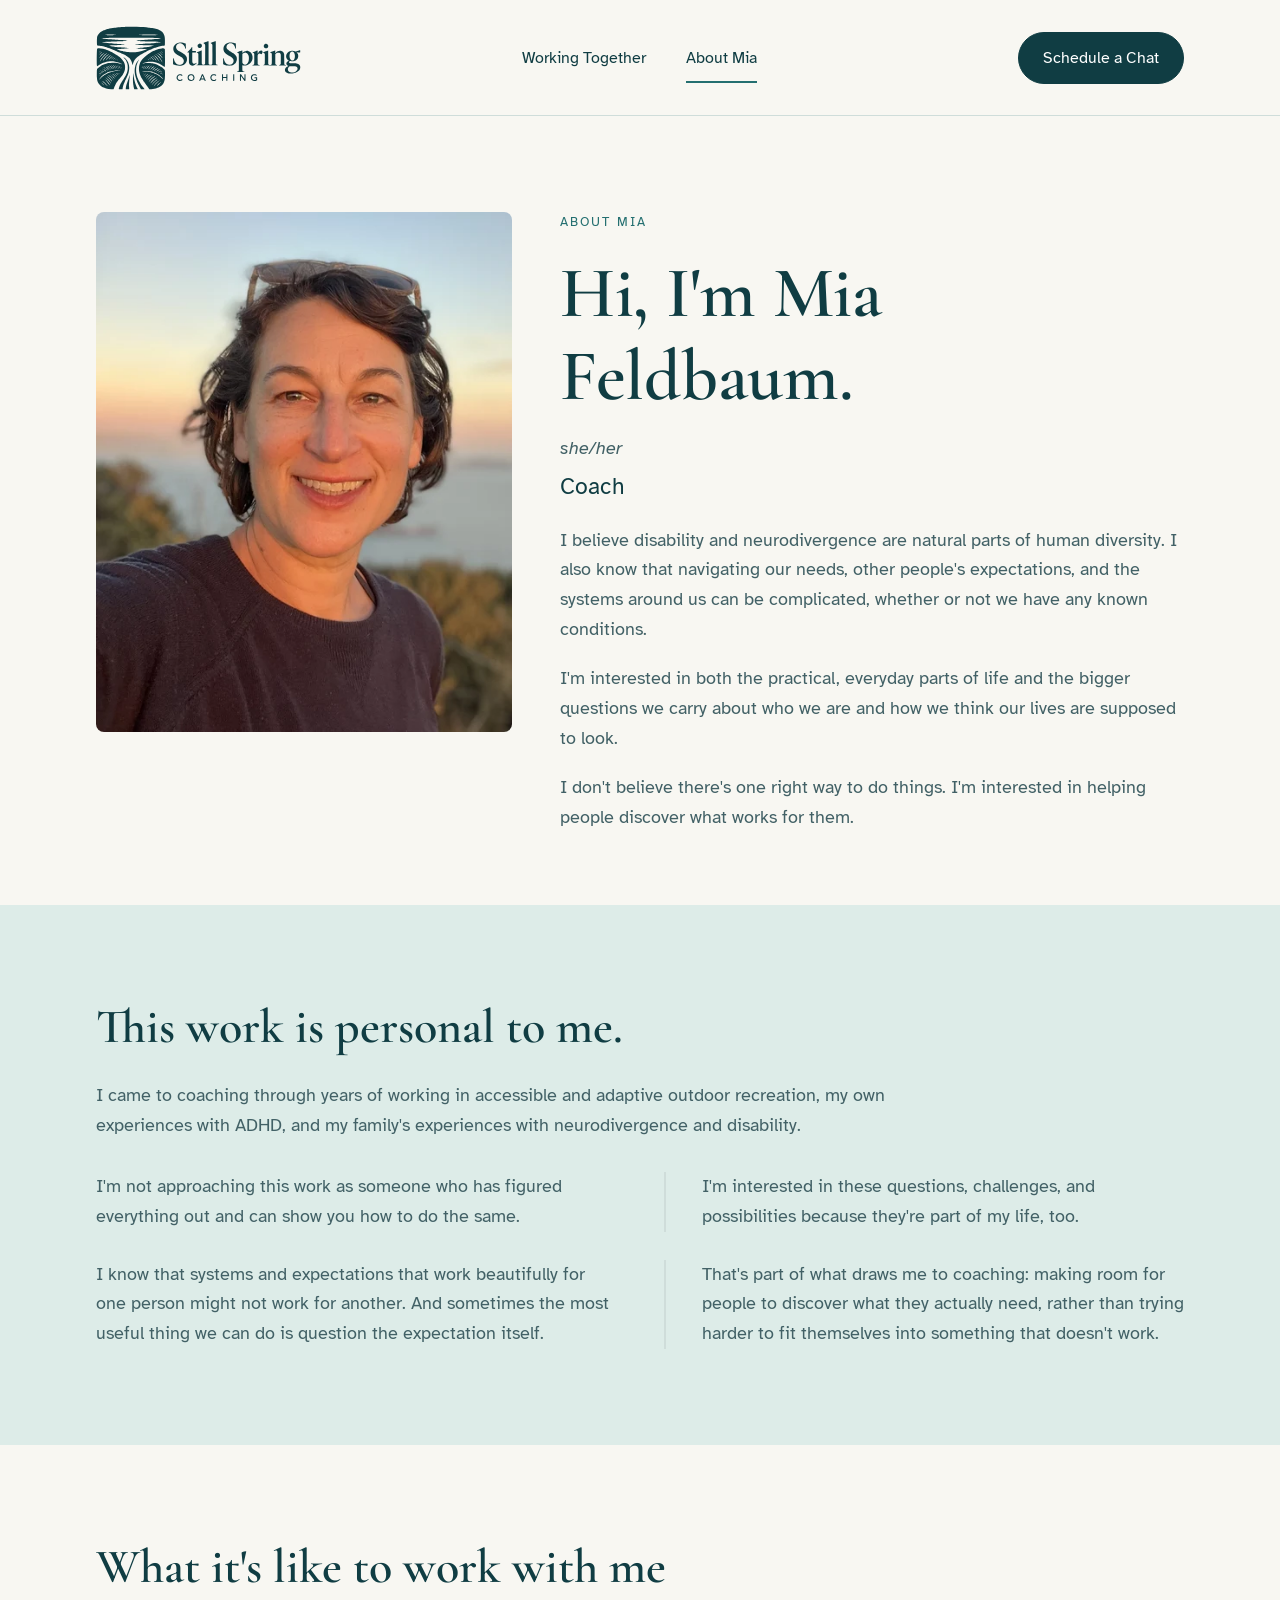
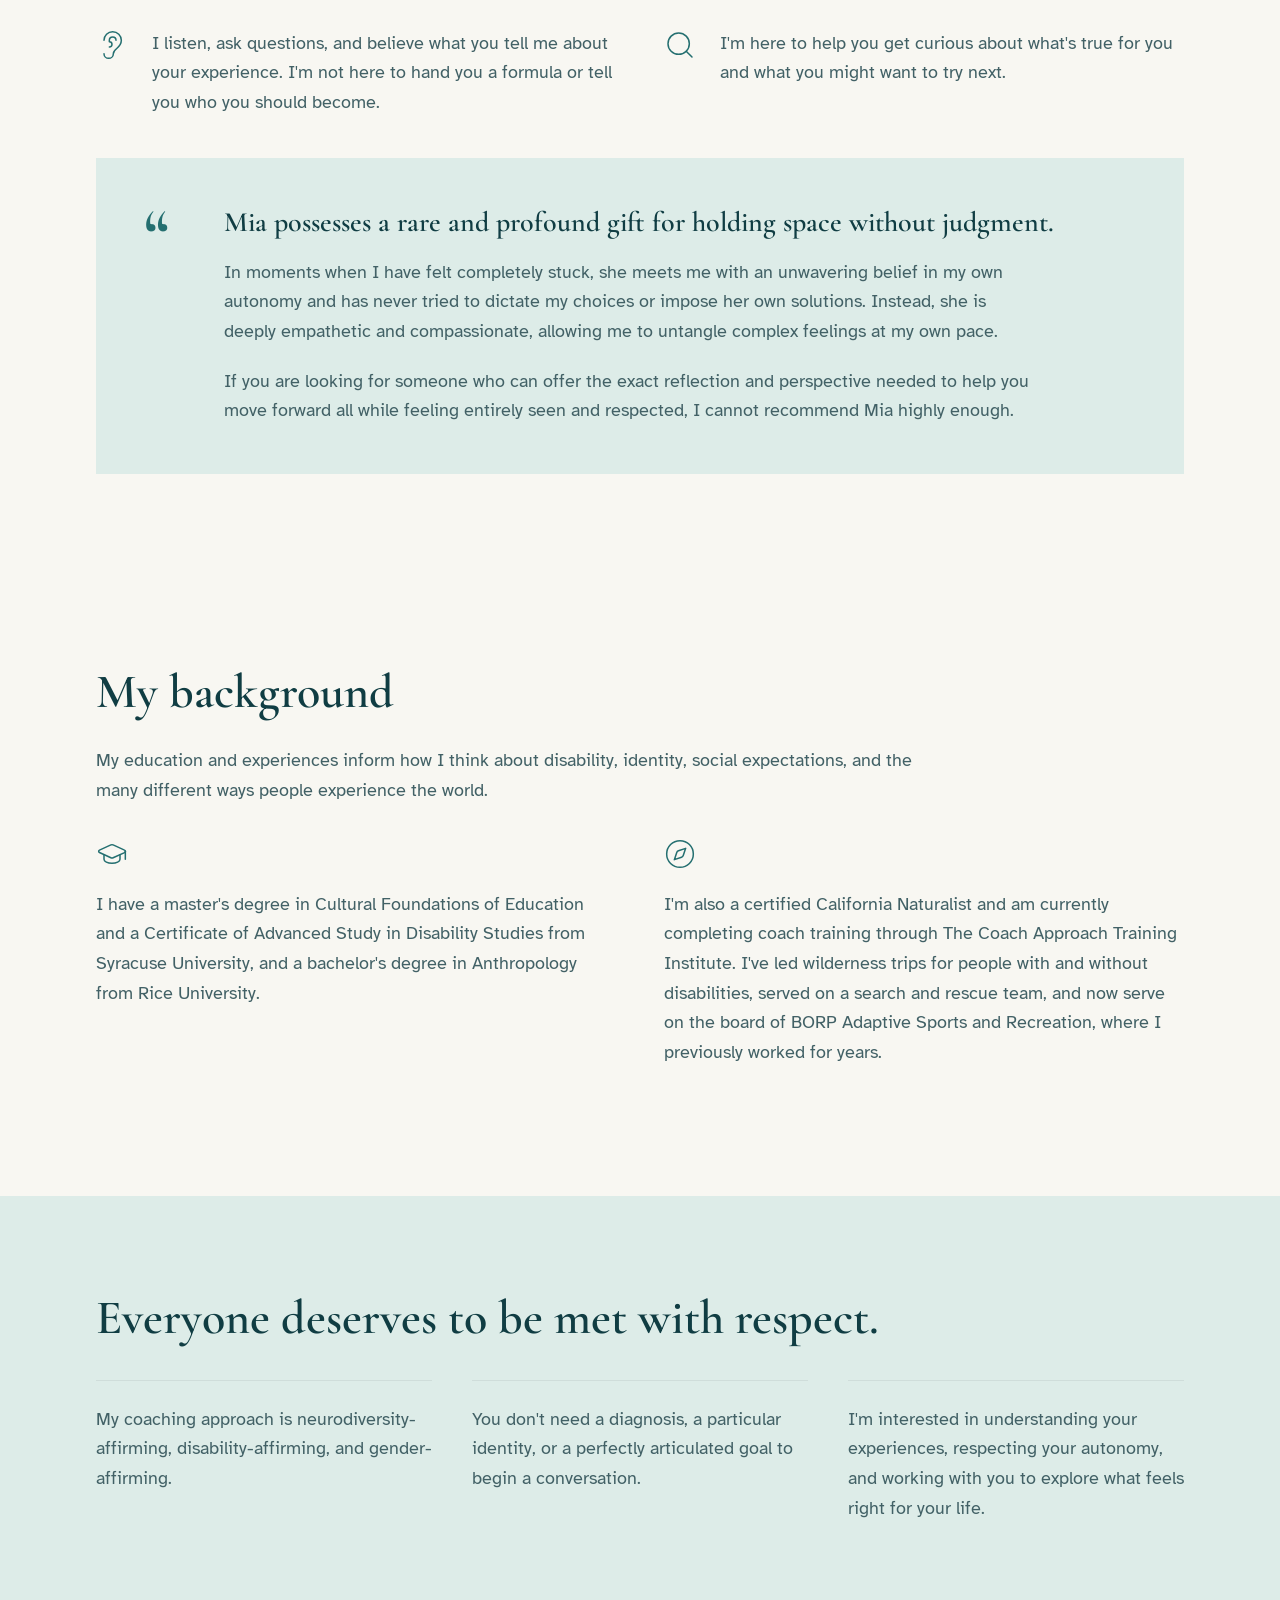
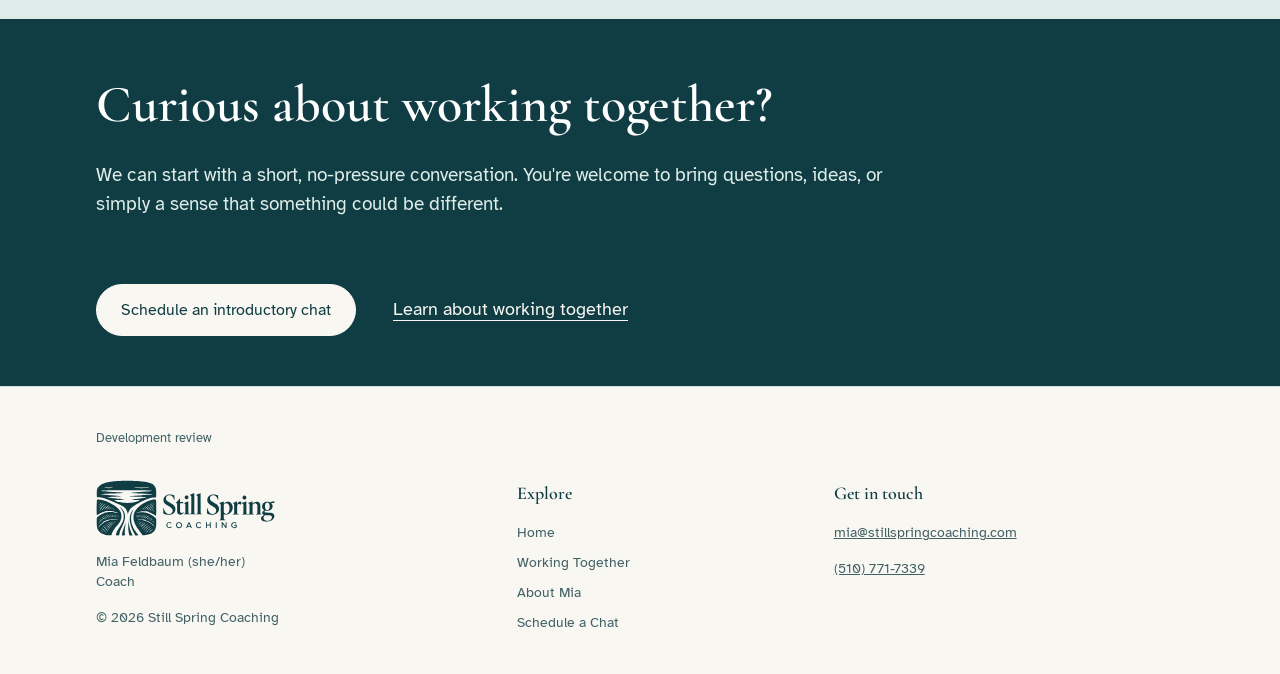
==== commit 30f31591: "fix(responsive): headline space, My background padding, Schedule hero spacing - Homepage: keep the d" ====
--- a/about.html
+++ b/about.html
@@ -19,6 +19,6 @@
 <p>I believe disability and neurodivergence are natural parts of human diversity. I also know that navigating our needs, other people's expectations, and the systems around us can be complicated, whether or not we have any known conditions.</p>
 <p>I'm interested in both the practical, everyday parts of life and the bigger questions we carry about who we are and how we think our lives are supposed to look.</p>
 <p>I don't believe there's one right way to do things. I'm interested in helping people discover what works for them.</p></div></div></section><section class="section section--alt"><div class="container editorial-copy personal-section"><h2>This work is personal to me.</h2><p class="personal-lead">I came to coaching through years of working in accessible and adaptive outdoor recreation, my own experiences with ADHD, and my family's experiences with neurodivergence and disability.</p><div class="personal-grid"><p>I'm not approaching this work as someone who has figured everything out and can show you how to do the same.</p><p class="rule-left">I'm interested in these questions, challenges, and possibilities because they're part of my life, too.</p><p>I know that systems and expectations that work beautifully for one person might not work for another. And sometimes the most useful thing we can do is question the expectation itself.</p><p class="rule-left">That's part of what draws me to coaching: making room for people to discover what they actually need, rather than trying harder to fit themselves into something that doesn't work.</p></div></div></section><section class="section"><div class="container editorial-copy"><h2>What it's like to work with me</h2><div class="topic-grid experience-grid"><div class="topic-item"><img alt="" aria-hidden="true" class="topic-icon" height="32" src="assets/icons/ear.svg" width="32"/><p>I listen, ask questions, and believe what you tell me about your experience. I'm not here to hand you a formula or tell you who you should become.</p></div><div class="topic-item"><img alt="" aria-hidden="true" class="topic-icon" height="32" src="assets/icons/magnifier.svg" width="32"/><p>I'm here to help you get curious about what's true for you and what you might want to try next.</p></div></div>
-<blockquote class="testimonial quote-panel"><span aria-hidden="true" class="quote-mark">“</span><div class="quote-copy"><p class="quote-lead">Mia possesses a rare and profound gift for holding space without judgment.</p><p>In moments when I have felt completely stuck, she meets me with an unwavering belief in my own autonomy and has never tried to dictate my choices or impose her own solutions. Instead, she is deeply empathetic and compassionate, allowing me to untangle complex feelings at my own pace.</p><p>If you are looking for someone who can offer the exact reflection and perspective needed to help you move forward all while feeling entirely seen and respected, I cannot recommend Mia highly enough.</p></div></blockquote></div></section><section class="section"><div class="container editorial-copy"><h2>My background</h2><p>My education and experiences inform how I think about disability, identity, social expectations, and the many different ways people experience the world.</p><div class="background-grid"><div class="background-item"><img alt="" aria-hidden="true" class="topic-icon" height="32" src="assets/icons/graduation-cap.svg" width="32"/><p>I have a master's degree in Cultural Foundations of Education and a Certificate of Advanced Study in Disability Studies from Syracuse University, and a bachelor's degree in Anthropology from Rice University.</p></div><div class="background-item"><img alt="" aria-hidden="true" class="topic-icon" height="32" src="assets/icons/compass.svg" width="32"/><p>I'm also a certified California Naturalist and am currently completing coach training through The Coach Approach Training Institute. I've led wilderness trips for people with and without disabilities, served on a search and rescue team, and now serve on the board of BORP Adaptive Sports and Recreation, where I previously worked for years.</p></div></div></section><section class="section section--alt"><div class="container editorial-copy"><h2>Everyone deserves to be met with respect.</h2><div class="respect-grid"><div><p>My coaching approach is neurodiversity-affirming, disability-affirming, and gender-affirming.</p></div><div><p>You don't need a diagnosis, a particular identity, or a perfectly articulated goal to begin a conversation.</p></div><div><p>I'm interested in understanding your experiences, respecting your autonomy, and working with you to explore what feels right for your life.</p></div></div></div></section><section class="section cta-banner is-inverse"><div class="container editorial-copy"><h2>Curious about working together?</h2><p>We can start with a short, no-pressure conversation. You're welcome to bring questions, ideas, or simply a sense that something could be different.</p>
+<blockquote class="testimonial quote-panel"><span aria-hidden="true" class="quote-mark">“</span><div class="quote-copy"><p class="quote-lead">Mia possesses a rare and profound gift for holding space without judgment.</p><p>In moments when I have felt completely stuck, she meets me with an unwavering belief in my own autonomy and has never tried to dictate my choices or impose her own solutions. Instead, she is deeply empathetic and compassionate, allowing me to untangle complex feelings at my own pace.</p><p>If you are looking for someone who can offer the exact reflection and perspective needed to help you move forward all while feeling entirely seen and respected, I cannot recommend Mia highly enough.</p></div></blockquote></div></section><section class="section about-background"><div class="container editorial-copy"><h2>My background</h2><p>My education and experiences inform how I think about disability, identity, social expectations, and the many different ways people experience the world.</p><div class="background-grid"><div class="background-item"><img alt="" aria-hidden="true" class="topic-icon" height="32" src="assets/icons/graduation-cap.svg" width="32"/><p>I have a master's degree in Cultural Foundations of Education and a Certificate of Advanced Study in Disability Studies from Syracuse University, and a bachelor's degree in Anthropology from Rice University.</p></div><div class="background-item"><img alt="" aria-hidden="true" class="topic-icon" height="32" src="assets/icons/compass.svg" width="32"/><p>I'm also a certified California Naturalist and am currently completing coach training through The Coach Approach Training Institute. I've led wilderness trips for people with and without disabilities, served on a search and rescue team, and now serve on the board of BORP Adaptive Sports and Recreation, where I previously worked for years.</p></div></div></section><section class="section section--alt"><div class="container editorial-copy"><h2>Everyone deserves to be met with respect.</h2><div class="respect-grid"><div><p>My coaching approach is neurodiversity-affirming, disability-affirming, and gender-affirming.</p></div><div><p>You don't need a diagnosis, a particular identity, or a perfectly articulated goal to begin a conversation.</p></div><div><p>I'm interested in understanding your experiences, respecting your autonomy, and working with you to explore what feels right for your life.</p></div></div></div></section><section class="section cta-banner is-inverse"><div class="container editorial-copy"><h2>Curious about working together?</h2><p>We can start with a short, no-pressure conversation. You're welcome to bring questions, ideas, or simply a sense that something could be different.</p>
 <a class="btn btn-primary" href="booking.html">Schedule an introductory chat</a>
 <a class="cta-secondary" href="working-together.html">Learn about working together</a></div></section></main><footer class="footer"><div class="container review-notice">Development review</div><div class="container footer-grid"><div><a class="footer__logo" href="index.html"><img alt="Still Spring Coaching" height="64" src="assets/brand/stillspring-logo-horizontal.svg" width="205"/></a><p>Mia Feldbaum (she/her)<br/>Coach</p><p>© 2026 Still Spring Coaching</p></div><nav aria-label="Footer"><h2 class="footer-heading">Explore</h2><ul class="footer__links"><li><a href="index.html">Home</a></li><li><a href="working-together.html">Working Together</a></li><li><a href="about.html">About Mia</a></li><li><a href="booking.html">Schedule a Chat</a></li></ul></nav><div><h2 class="footer-heading">Get in touch</h2><p><a href="mailto:mia@stillspringcoaching.com">mia@stillspringcoaching.com</a></p><p><a href="tel:+15107717339">(510) 771-7339</a></p></div></div></footer><script src="js/main.js"></script></body></html>
--- a/css/tokens.css
+++ b/css/tokens.css
@@ -12,7 +12,7 @@
   --disabled-fill: #e9eeec;
   --disabled-ink: #6b8084;
   --scrim-hero: #f8f7f2eb;
-  --hero-ground: #f5f5f5;
+  --hero-ground: #f8f7f2;
   --surface-page: var(--cream);
   --surface-alt: var(--mist);
   --surface-raised: var(--white);
--- a/css/style.css
+++ b/css/style.css
@@ -876,7 +876,7 @@
     top: 0; bottom: auto; left: auto; right: 0;
     width: 995px; height: 560px; aspect-ratio: auto;
     background:
-      linear-gradient(90deg, rgb(245 245 245 / 1) 0%, rgb(245 245 245 / 0) 81.1%),
+      linear-gradient(90deg, rgb(248 247 242 / 1) 0%, rgb(248 247 242 / 0) 81.1%),
       url(../assets/img/hero-light-through-water-1844.webp) center / cover no-repeat;
   }
   .editorial-page h2 { font-size: 48px; line-height: 52px; }
@@ -916,3 +916,43 @@
   .wt-hero__media img { width: 556px; height: 416px; aspect-ratio: auto; }
   .coaching-therapy h2 { font-size: 44px; line-height: 48px; }
 }
+
+/* Restore the standard section top padding on the Working Together diagnosis band.
+   Overrides the 24px rule for sections that follow a page hero. */
+.editorial-page > .page-hero + .section.wt-diagnosis { padding-top: var(--section-pad-mobile); }
+@media (min-width: 768px) {
+  .editorial-page > .page-hero + .section.wt-diagnosis { padding-top: var(--section-pad-tablet); }
+}
+@media (min-width: 1200px) {
+  .editorial-page > .page-hero + .section.wt-diagnosis { padding-top: var(--section-pad-desktop); }
+}
+.editorial-page > .page-hero.booking-hero { background: var(--mist); }
+
+/* Standard top padding for two sections that follow another section or page hero.
+   Scoped by class so the diagnosis band keeps its own spacing. */
+.editorial-page > .section:not(.section--alt):not(.cta-banner) + .section.wt-coaching:not(.section--alt) { padding-top: var(--section-pad-mobile); }
+@media (min-width: 768px) {
+  .editorial-page > .section:not(.section--alt):not(.cta-banner) + .section.wt-coaching:not(.section--alt) { padding-top: var(--section-pad-tablet); }
+}
+@media (min-width: 1200px) {
+  .editorial-page > .section:not(.section--alt):not(.cta-banner) + .section.wt-coaching:not(.section--alt) { padding-top: var(--section-pad-desktop); }
+}
+.editorial-page > .page-hero + .section.contact-section { padding-top: var(--section-pad-mobile); }
+@media (min-width: 768px) {
+  .editorial-page > .page-hero + .section.contact-section { padding-top: var(--section-pad-tablet); }
+}
+@media (min-width: 1200px) {
+  .editorial-page > .page-hero + .section.contact-section { padding-top: var(--section-pad-desktop); }
+}
+
+/* Top padding for "My background" to match neighbouring sections on phones and tablet (48px, 72px). */
+.editorial-page > .section:not(.section--alt):not(.cta-banner) + .section.about-background:not(.section--alt) { padding-top: 48px; }
+@media (min-width: 768px) {
+  .editorial-page > .section:not(.section--alt):not(.cta-banner) + .section.about-background:not(.section--alt) { padding-top: 72px; }
+}
+@media (min-width: 1200px) {
+  .editorial-page > .section:not(.section--alt):not(.cta-banner) + .section.about-background:not(.section--alt) { padding-top: var(--section-pad-desktop); }
+}
+/* Space between the Schedule a Chat H1 and its first paragraph, matching the Working Together hero (24px). */
+.booking-hero h1 + p { margin-top: 24px; }
+
